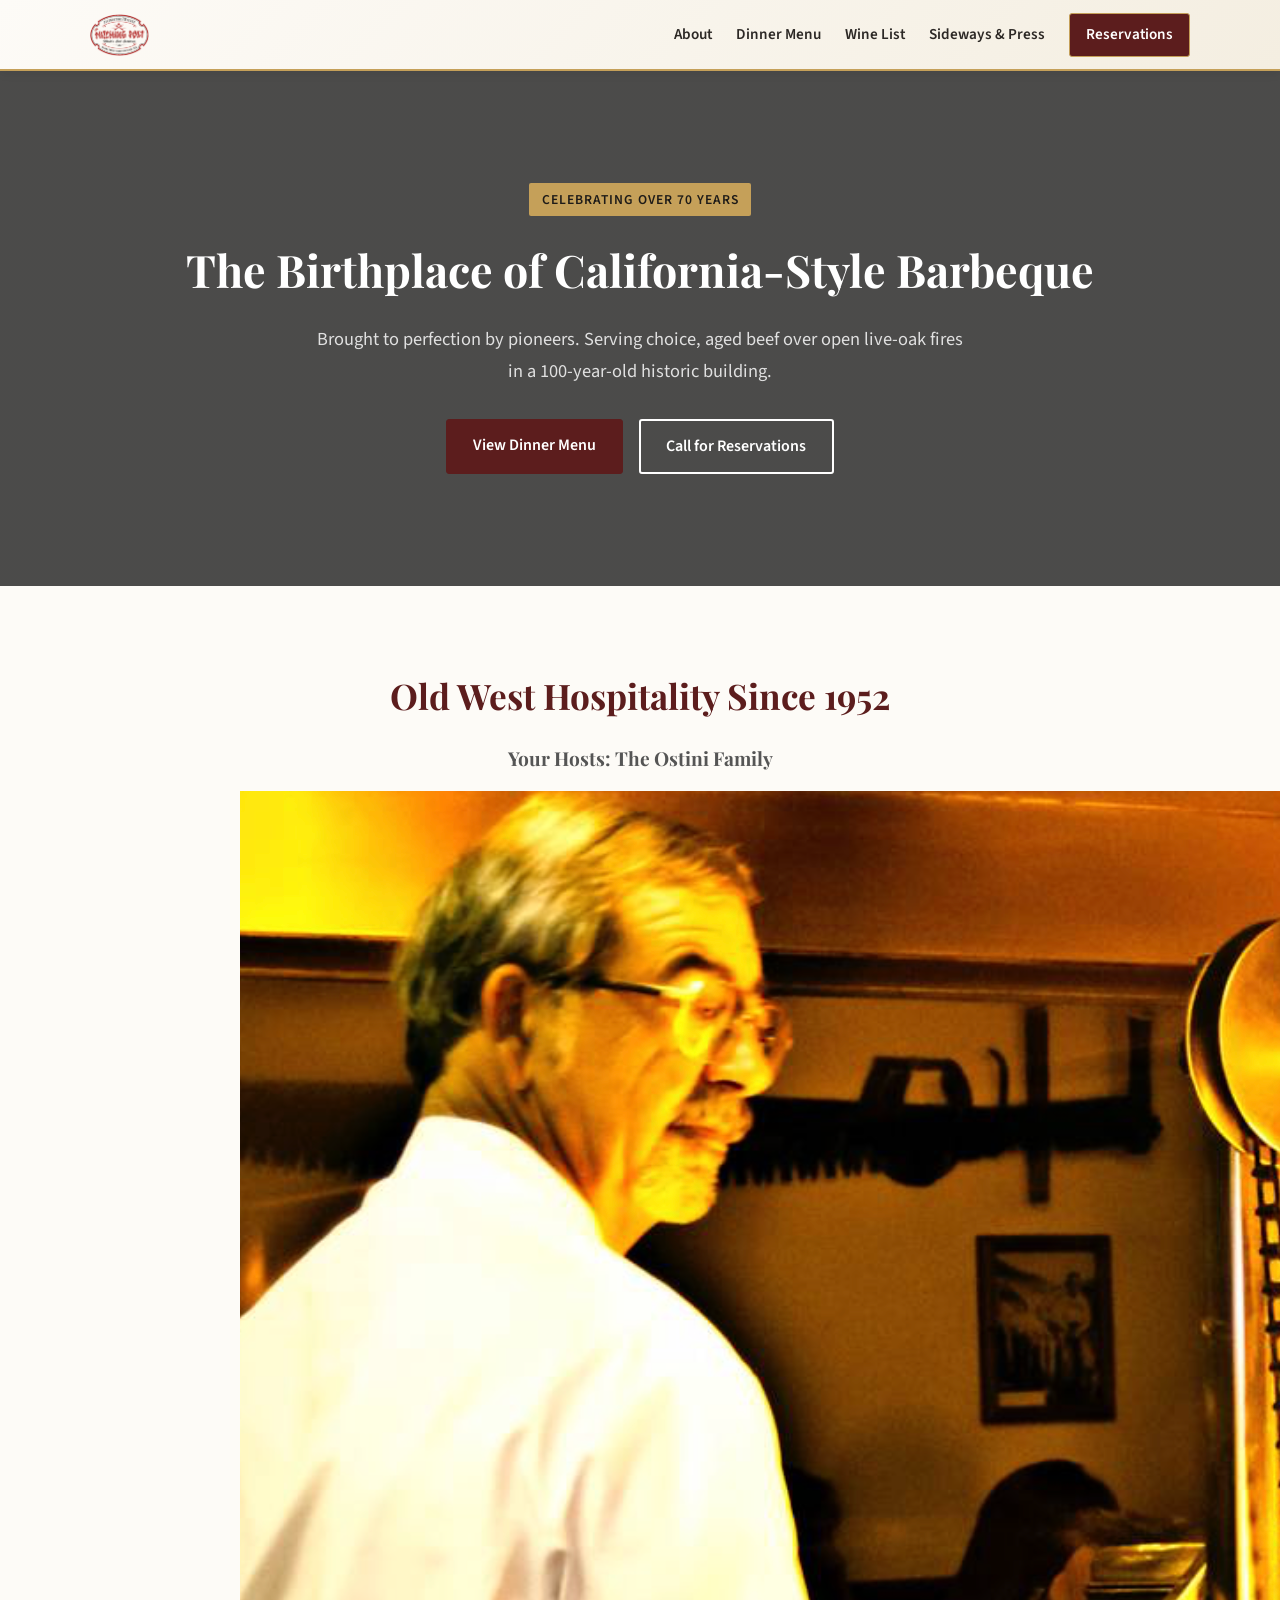
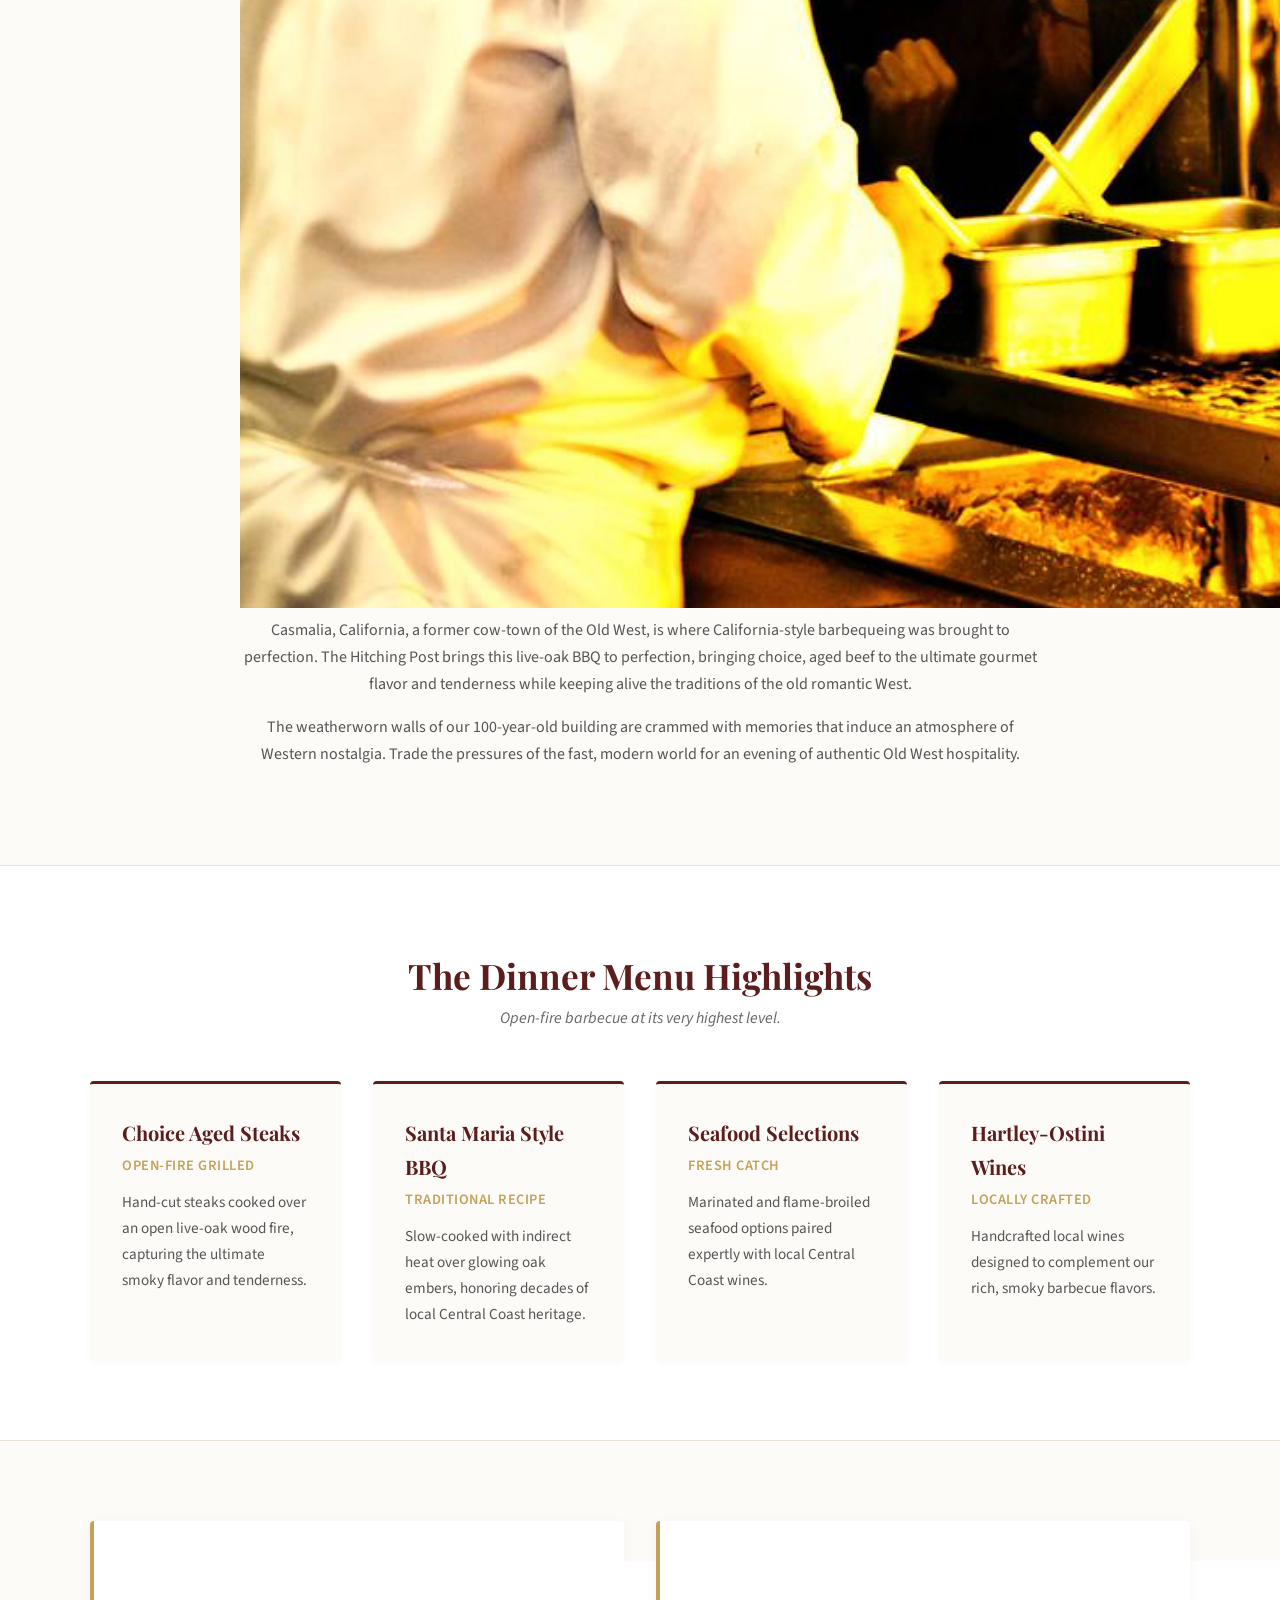
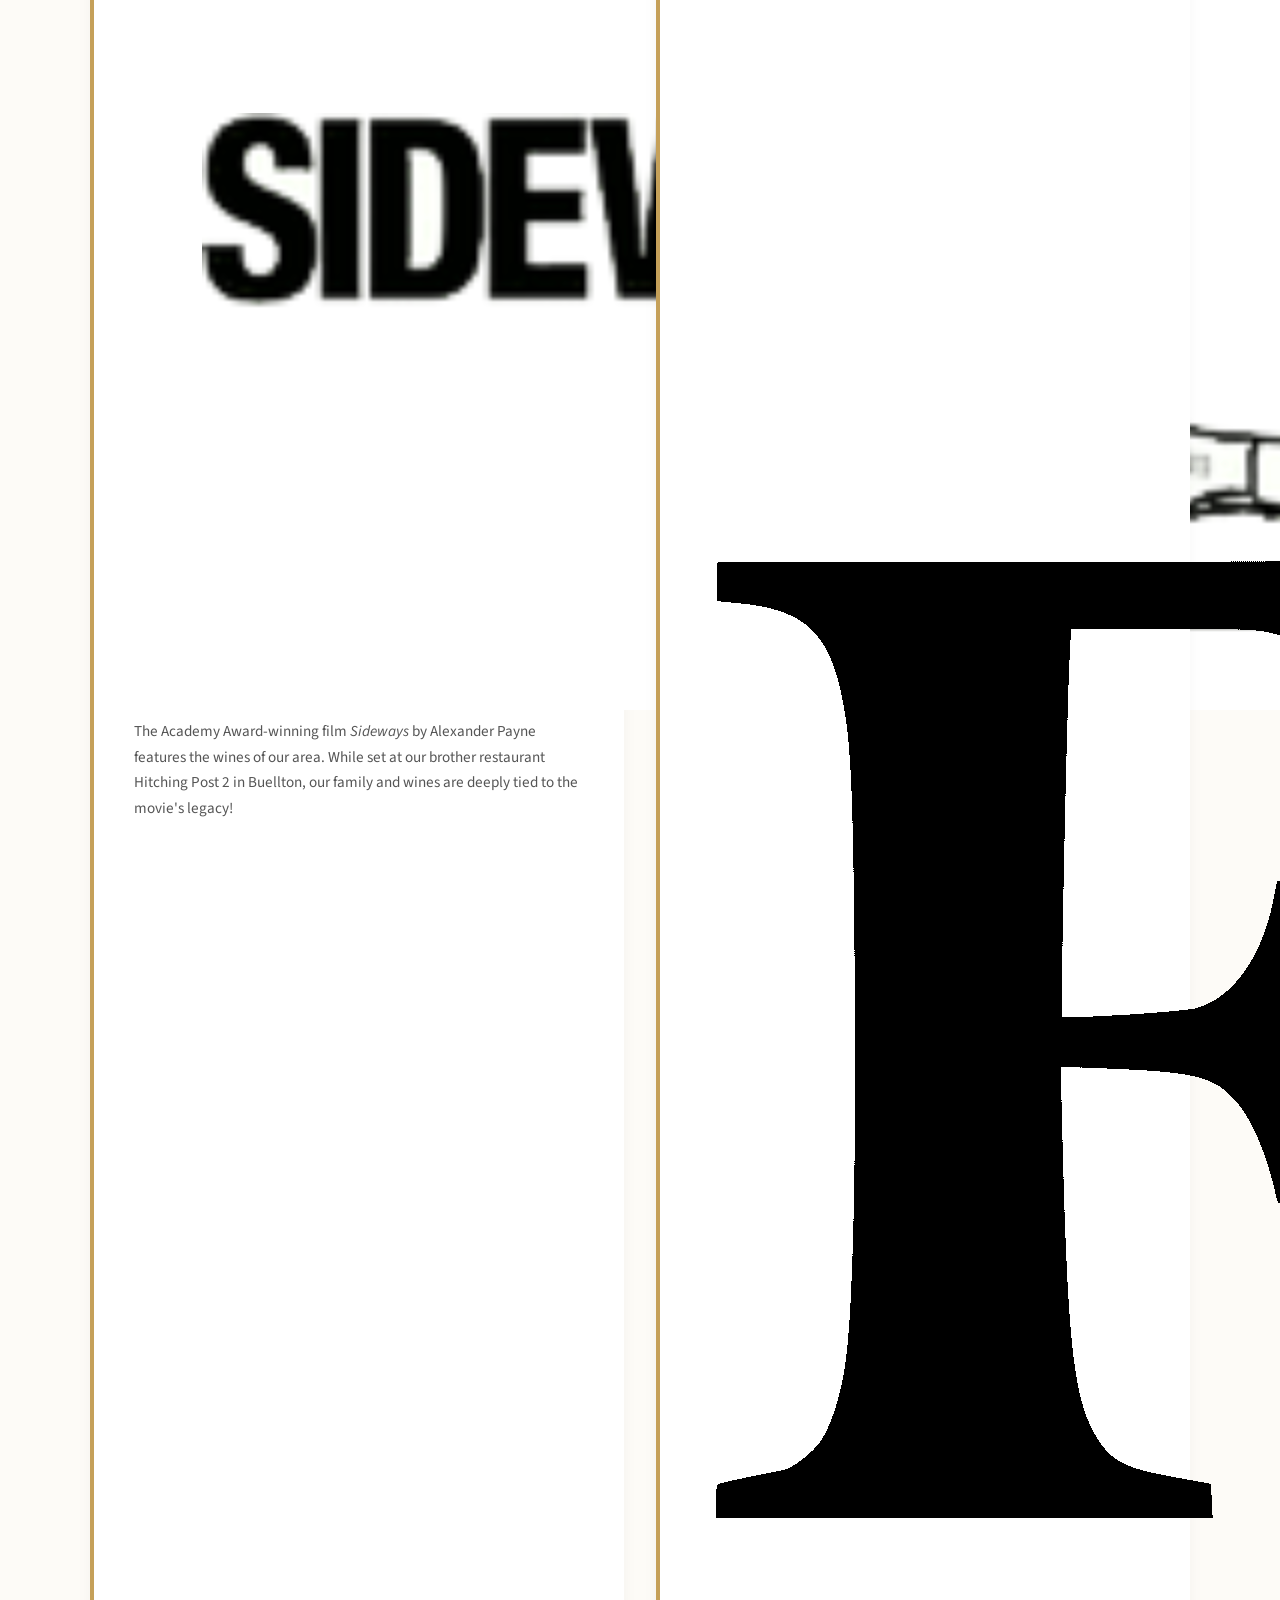
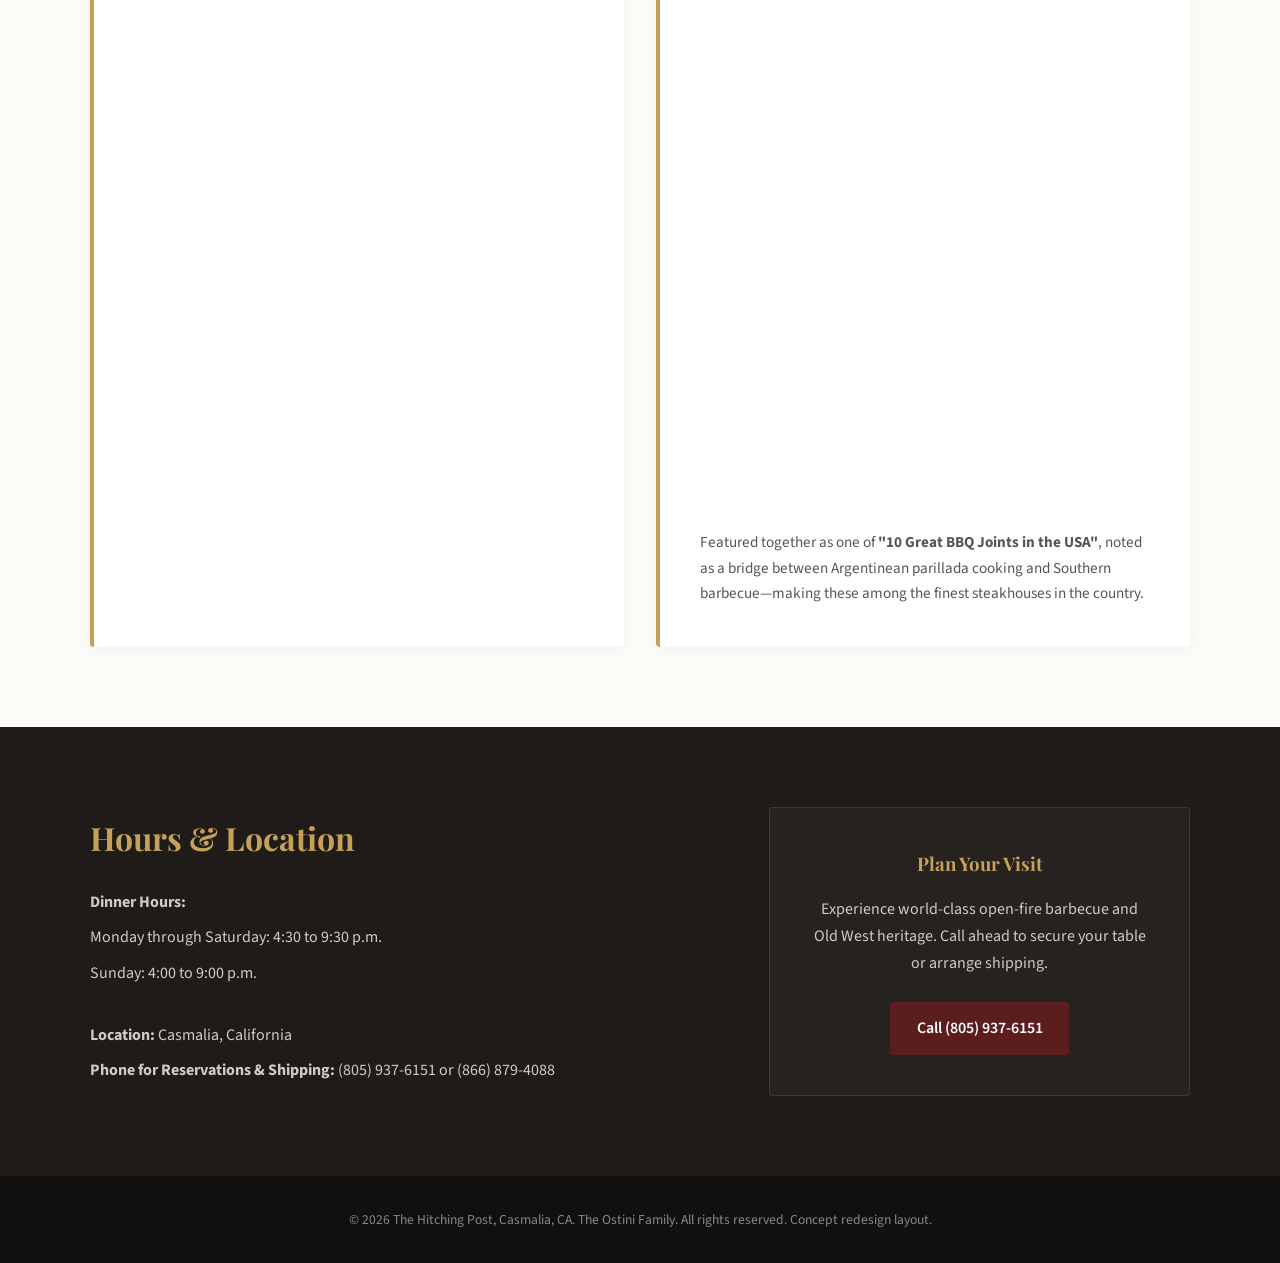
==== index.html @ 1ad98c3c "Add images to about and sideways sections Added images to the about and sideways sections for enhanc" ====
<!DOCTYPE html>
<html lang="en">
<head>
    <meta charset="UTF-8">
    <meta name="viewport" content="width=device-width, initial-scale=1.0">
    <title>The Hitching Post | Casmalia, California</title>
    <link rel="stylesheet" href="style.css">
    <link rel="preconnect" href="https://fonts.googleapis.com">
    <link rel="preconnect" href="https://fonts.gstatic.com" crossorigin>
    <link href="https://fonts.googleapis.com/css2?family=Playfair+Display:ital,wght@0,400;0,700;1,400&family=Source+Sans+Pro:wght@400;600&display=swap" rel="stylesheet">
</head>
<body>

    <!-- Header / Navigation -->
    <header class="site-header">
        <div class="container nav-container">
            <a href="#home" class="logo-link">
                <img src="logo.PNG" alt="The Hitching Post Logo" class="site-logo">
            </a>
            <nav class="nav-links">
                <a href="#about">About</a>
                <a href="#menu">Dinner Menu</a>
                <a href="#wines">Wine List</a>
                <a href="#sideways">Sideways & Press</a>
                <a href="#contact" class="btn-nav">Reservations</a>
            </nav>
        </div>
    </header>

    <!-- Hero Section -->
    <section id="home" class="hero">
        <div class="hero-overlay"></div>
        <div class="container hero-content">
            <span class="badge">Celebrating Over 70 Years</span>
            <h2>The Birthplace of California-Style Barbeque</h2>
            <p>Brought to perfection by pioneers. Serving choice, aged beef over open live-oak fires in a 100-year-old historic building.</p>
            <div class="hero-buttons">
                <a href="#menu" class="btn btn-primary">View Dinner Menu</a>
                <a href="#contact" class="btn btn-secondary">Call for Reservations</a>
            </div>
        </div>
    </section>

    <!-- About Section -->
    <section id="about" class="about-section container">
        <div class="about-content">
            <h2>Old West Hospitality Since 1952</h2>
            <p class="lead"><strong>Your Hosts: The Ostini Family</strong></p>
            <div class="content-image-container">
                <img src="history.PNG" alt="History of The Hitching Post" class="section-custom-img">
            </div>
            <p>Casmalia, California, a former cow-town of the Old West, is where California-style barbequeing was brought to perfection. The Hitching Post brings this live-oak BBQ to perfection, bringing choice, aged beef to the ultimate gourmet flavor and tenderness while keeping alive the traditions of the old romantic West.</p>
            <p>The weatherworn walls of our 100-year-old building are crammed with memories that induce an atmosphere of Western nostalgia. Trade the pressures of the fast, modern world for an evening of authentic Old West hospitality.</p>
        </div>
    </section>

    <!-- Menu Section -->
    <section id="menu" class="menu-section">
        <div class="container">
            <h2>The Dinner Menu Highlights</h2>
            <p class="section-sub">Open-fire barbecue at its very highest level.</p>
            
            <div class="menu-grid">
                <div class="menu-item">
                    <h4>Choice Aged Steaks</h4>
                    <p class="price">Open-Fire Grilled</p>
                    <p class="desc">Hand-cut steaks cooked over an open live-oak wood fire, capturing the ultimate smoky flavor and tenderness.</p>
                </div>
                <div class="menu-item">
                    <h4>Santa Maria Style BBQ</h4>
                    <p class="price">Traditional Recipe</p>
                    <p class="desc">Slow-cooked with indirect heat over glowing oak embers, honoring decades of local Central Coast heritage.</p>
                </div>
                <div class="menu-item">
                    <h4>Seafood Selections</h4>
                    <p class="price">Fresh Catch</p>
                    <p class="desc">Marinated and flame-broiled seafood options paired expertly with local Central Coast wines.</p>
                </div>
                <div class="menu-item">
                    <h4>Hartley-Ostini Wines</h4>
                    <p class="price">Locally Crafted</p>
                    <p class="desc">Handcrafted local wines designed to complement our rich, smoky barbecue flavors.</p>
                </div>
            </div>
        </div>
    </section>

    <!-- Sideways & Press Section -->
    <section id="sideways" class="sideways-section container">
        <div class="sideways-grid">
            <div class="sideways-card">
                <div class="card-img-container">
                    <img src="sideways.PNG" alt="Sideways Feature" class="section-custom-img">
                </div>
                <p>The Academy Award-winning film <em>Sideways</em> by Alexander Payne features the wines of our area. While set at our brother restaurant Hitching Post 2 in Buellton, our family and wines are deeply tied to the movie's legacy!</p>
            </div>
            <div class="sideways-card">
                <div class="card-img-container">
                    <img src="forbes.PNG" alt="Forbes Magazine Feature" class="section-custom-img">
                </div>
                <p>Featured together as one of <strong>"10 Great BBQ Joints in the USA"</strong>, noted as a bridge between Argentinean parillada cooking and Southern barbecue—making these among the finest steakhouses in the country.</p>
            </div>
        </div>
    </section>

    <!-- Contact & Hours Section -->
    <section id="contact" class="contact-section">
        <div class="container contact-grid">
            <div>
                <h2>Hours & Location</h2>
                <p><strong>Dinner Hours:</strong></p>
                <p>Monday through Saturday: 4:30 to 9:30 p.m.</p>
                <p>Sunday: 4:00 to 9:00 p.m.</p>
                <br>
                <p><strong>Location:</strong> Casmalia, California</p>
                <p><strong>Phone for Reservations & Shipping:</strong> (805) 937-6151 or (866) 879-4088</p>
            </div>
            <div class="contact-card-box">
                <h3>Plan Your Visit</h3>
                <p>Experience world-class open-fire barbecue and Old West heritage. Call ahead to secure your table or arrange shipping.</p>
                <a href="tel:8059376151" class="btn btn-primary">Call (805) 937-6151</a>
            </div>
        </div>
    </section>

    <!-- Footer -->
    <footer>
        <div class="container">
            <p>&copy; 2026 The Hitching Post, Casmalia, CA. The Ostini Family. All rights reserved. Concept redesign layout.</p>
        </div>
    </footer>

</body>
</html>
---- style.css ----
:root {
    --primary-color: #5c1d1d; 
    --secondary-color: #c5a059; 
    --dark-bg: #1e1b18;
    --light-bg: #fdfbf7;
    --text-main: #2c2825;
    --white: #ffffff;
}

* {
    margin: 0;
    padding: 0;
    box-sizing: border-box;
    scroll-behavior: smooth;
}

body {
    font-family: 'Source Sans Pro', sans-serif;
    color: var(--text-main);
    background-color: var(--light-bg);
    line-height: 1.7;
}

h1, h2, h3, h4 {
    font-family: 'Playfair Display', serif;
}

.container {
    width: 90%;
    max-width: 1100px;
    margin: 0 auto;
}

/* Header & Logo (Light background layer with NO borders) */
.site-header {
    background: linear-gradient(135deg, #fdfbf7 0%, #f4eee1 100%);
    color: var(--text-main);
    padding: 0.8rem 0;
    position: sticky;
    top: 0;
    z-index: 1000;
    border-bottom: 2px solid var(--secondary-color);
    box-shadow: 0 2px 10px rgba(0,0,0,0.08);
}

.nav-container {
    display: flex;
    justify-content: space-between;
    align-items: center;
}

.logo-link {
    display: inline-block;
    line-height: 0;
    background: transparent;
    padding: 0;
    border: none;
}

.site-logo {
    height: 42px;
    width: auto;
    object-fit: contain;
}

.nav-links {
    display: flex;
    gap: 1.5rem;
    align-items: center;
}

.nav-links a {
    color: var(--text-main);
    text-decoration: none;
    font-size: 0.95rem;
    font-weight: 600;
    transition: color 0.3s;
}

.nav-links a:hover {
    color: var(--primary-color);
}

.btn-nav {
    background-color: var(--primary-color);
    color: var(--white) !important;
    padding: 0.5rem 1rem;
    border-radius: 3px;
    border: 1px solid var(--secondary-color);
}

/* Hero Section */
.hero {
    position: relative;
    background: linear-gradient(rgba(0,0,0,0.7), rgba(0,0,0,0.7)), url('https://images.unsplash.com/photo-1544025162-d76694265947?auto=format&fit=crop&w=1920&q=80') no-repeat center center/cover;
    color: var(--white);
    padding: 7rem 0;
    text-align: center;
}

.badge {
    background-color: var(--secondary-color);
    color: var(--dark-bg);
    padding: 0.3rem 0.8rem;
    font-size: 0.85rem;
    font-weight: 600;
    text-transform: uppercase;
    letter-spacing: 1px;
    border-radius: 2px;
    display: inline-block;
    margin-bottom: 1rem;
}

.hero-content h2 {
    font-size: 2.8rem;
    margin-bottom: 1rem;
    color: var(--white);
}

.hero-content p {
    font-size: 1.15rem;
    max-width: 650px;
    margin: 0 auto 2rem auto;
    color: #e0e0e0;
}

.hero-buttons {
    display: flex;
    gap: 1rem;
    justify-content: center;
}

.btn {
    display: inline-block;
    padding: 0.75rem 1.6rem;
    text-decoration: none;
    font-weight: 600;
    border-radius: 3px;
    transition: all 0.3s;
}

.btn-primary {
    background-color: var(--primary-color);
    color: var(--white);
    border: 1px solid var(--primary-color);
}

.btn-primary:hover {
    background-color: #431313;
}

.btn-secondary {
    background-color: transparent;
    color: var(--white);
    border: 2px solid var(--white);
}

.btn-secondary:hover {
    background-color: var(--white);
    color: var(--text-main);
}

/* About Section */
.about-section {
    padding: 5rem 0;
    text-align: center;
}

.about-content {
    max-width: 800px;
    margin: 0 auto;
}

.about-section h2 {
    font-size: 2.2rem;
    color: var(--primary-color);
    margin-bottom: 1rem;
}

.lead {
    font-size: 1.2rem;
    color: var(--secondary-color);
    margin-bottom: 1.5rem;
    font-family: 'Playfair Display', serif;
}

.about-content p {
    margin-bottom: 1rem;
    color: #555;
}

/* Menu Section */
.menu-section {
    padding: 5rem 0;
    background-color: var(--white);
    border-top: 1px solid #eae3d5;
    border-bottom: 1px solid #eae3d5;
}

.menu-section h2 {
    text-align: center;
    font-size: 2.2rem;
    color: var(--primary-color);
}

.section-sub {
    text-align: center;
    margin-bottom: 3rem;
    color: #666;
    font-style: italic;
}

.menu-grid {
    display: grid;
    grid-template-columns: repeat(auto-fit, minmax(250px, 1fr));
    gap: 2rem;
}

.menu-item {
    background: var(--light-bg);
    padding: 2rem;
    border-radius: 4px;
    border-top: 3px solid var(--primary-color);
    box-shadow: 0 2px 8px rgba(0,0,0,0.03);
}

.menu-item h4 {
    font-size: 1.25rem;
    color: var(--primary-color);
}

.price {
    font-weight: 600;
    color: var(--secondary-color);
    font-size: 0.9rem;
    text-transform: uppercase;
    letter-spacing: 0.5px;
    margin: 0.25rem 0 0.75rem 0;
}

.desc {
    font-size: 0.95rem;
    color: #555;
}

/* Sideways Section */
.sideways-section {
    padding: 5rem 0;
}

.sideways-grid {
    display: grid;
    grid-template-columns: repeat(auto-fit, minmax(300px, 1fr));
    gap: 2rem;
}

.sideways-card {
    background: var(--white);
    padding: 2.5rem;
    border-radius: 4px;
    box-shadow: 0 4px 15px rgba(0,0,0,0.04);
    border-left: 4px solid var(--secondary-color);
}

.sideways-card h3 {
    color: var(--primary-color);
    margin-bottom: 1rem;
    font-size: 1.3rem;
}

.sideways-card p {
    color: #555;
    font-size: 0.95rem;
}

/* Contact Section */
.contact-section {
    background-color: var(--dark-bg);
    color: var(--white);
    padding: 5rem 0;
}

.contact-grid {
    display: grid;
    grid-template-columns: 1.2fr 0.8fr;
    gap: 3rem;
    align-items: center;
}

.contact-section h2 {
    color: var(--secondary-color);
    margin-bottom: 1.5rem;
    font-size: 2rem;
}

.contact-section p {
    margin-bottom: 0.5rem;
    color: #ccc;
}

.contact-card-box {
    background: rgba(255,255,255,0.03);
    padding: 2.5rem;
    border-radius: 4px;
    border: 1px solid rgba(255,255,255,0.1);
    text-align: center;
}

.contact-card-box h3 {
    margin-bottom: 1rem;
    color: var(--secondary-color);
}

.contact-card-box p {
    margin-bottom: 1.5rem;
}

/* Footer */
footer {
    background-color: #12100e;
    color: #888;
    text-align: center;
    padding: 2rem 0;
    font-size: 0.85rem;
}

@media(max-width: 768px) {
    .nav-links {
        display: none; 
    }
    .contact-grid {
        grid-template-columns: 1fr;
    }
    .hero-content h2 {
        font-size: 2.1rem;
    }
}
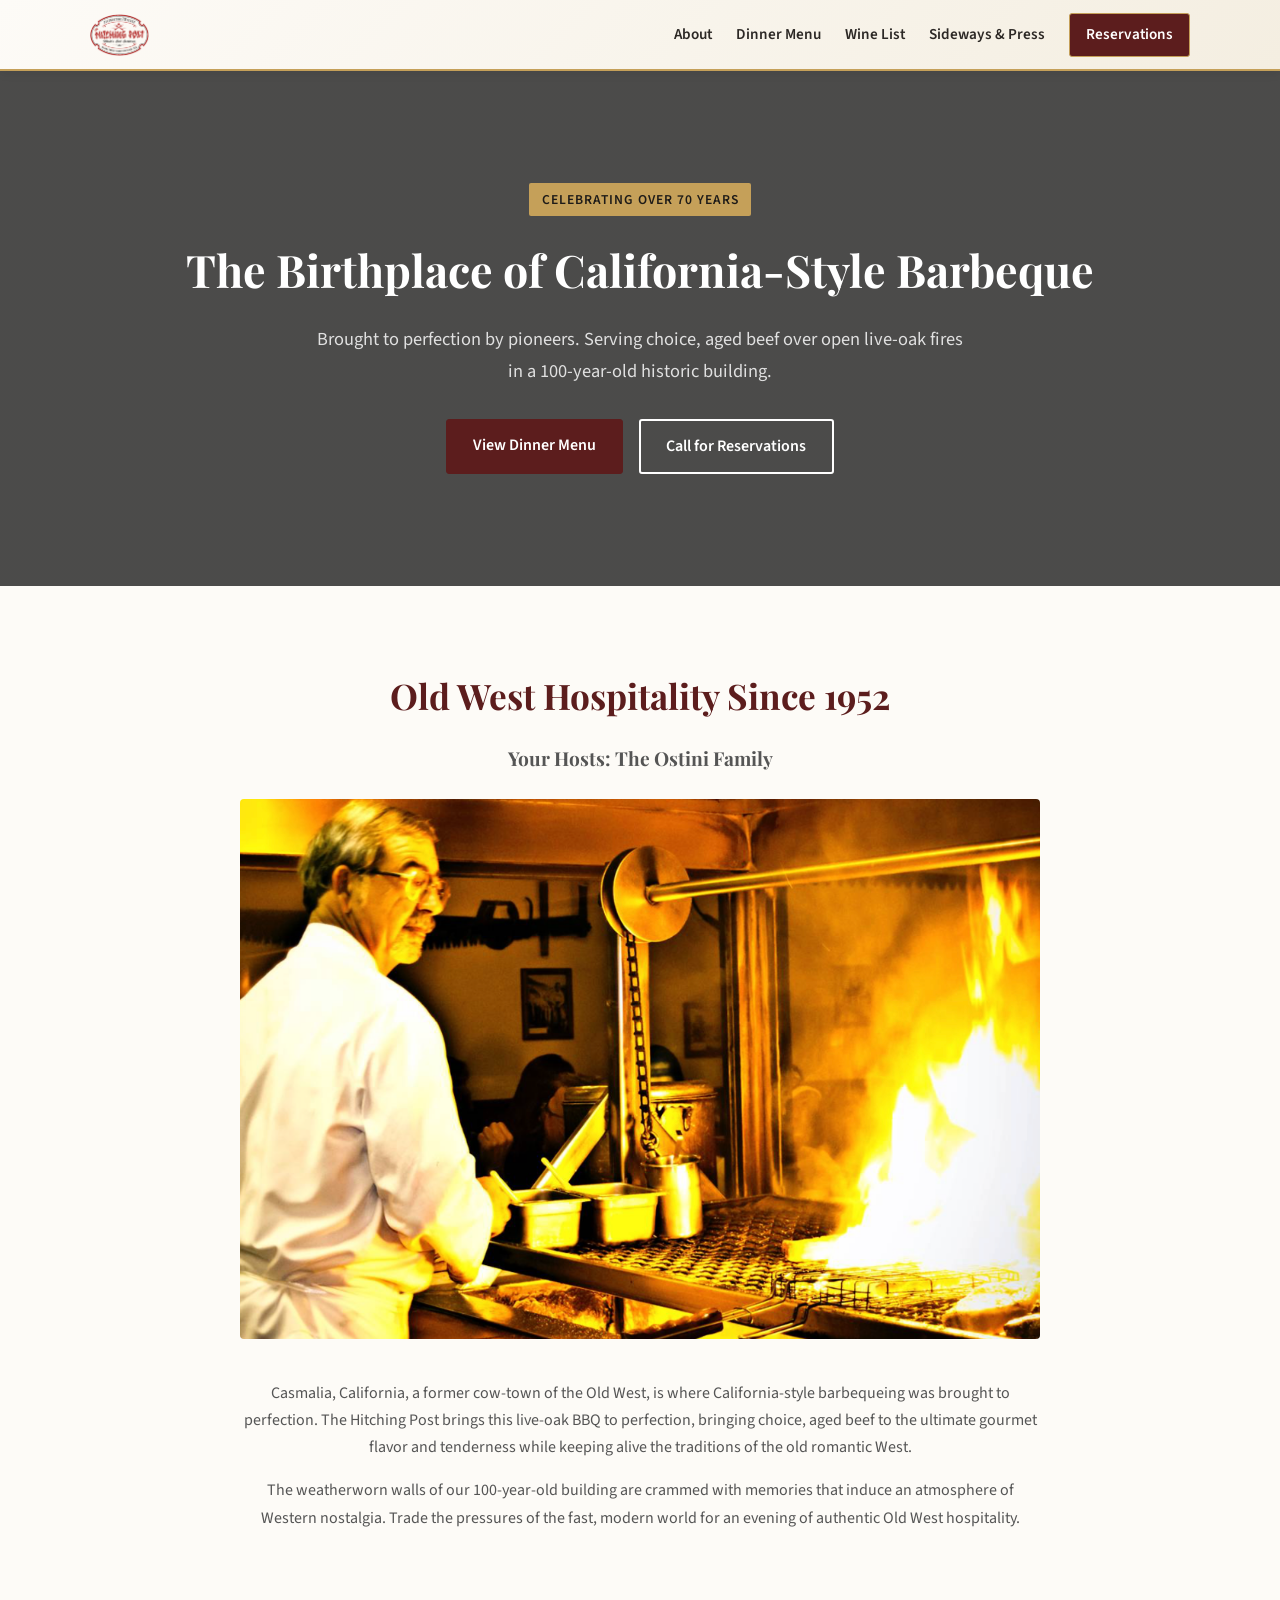
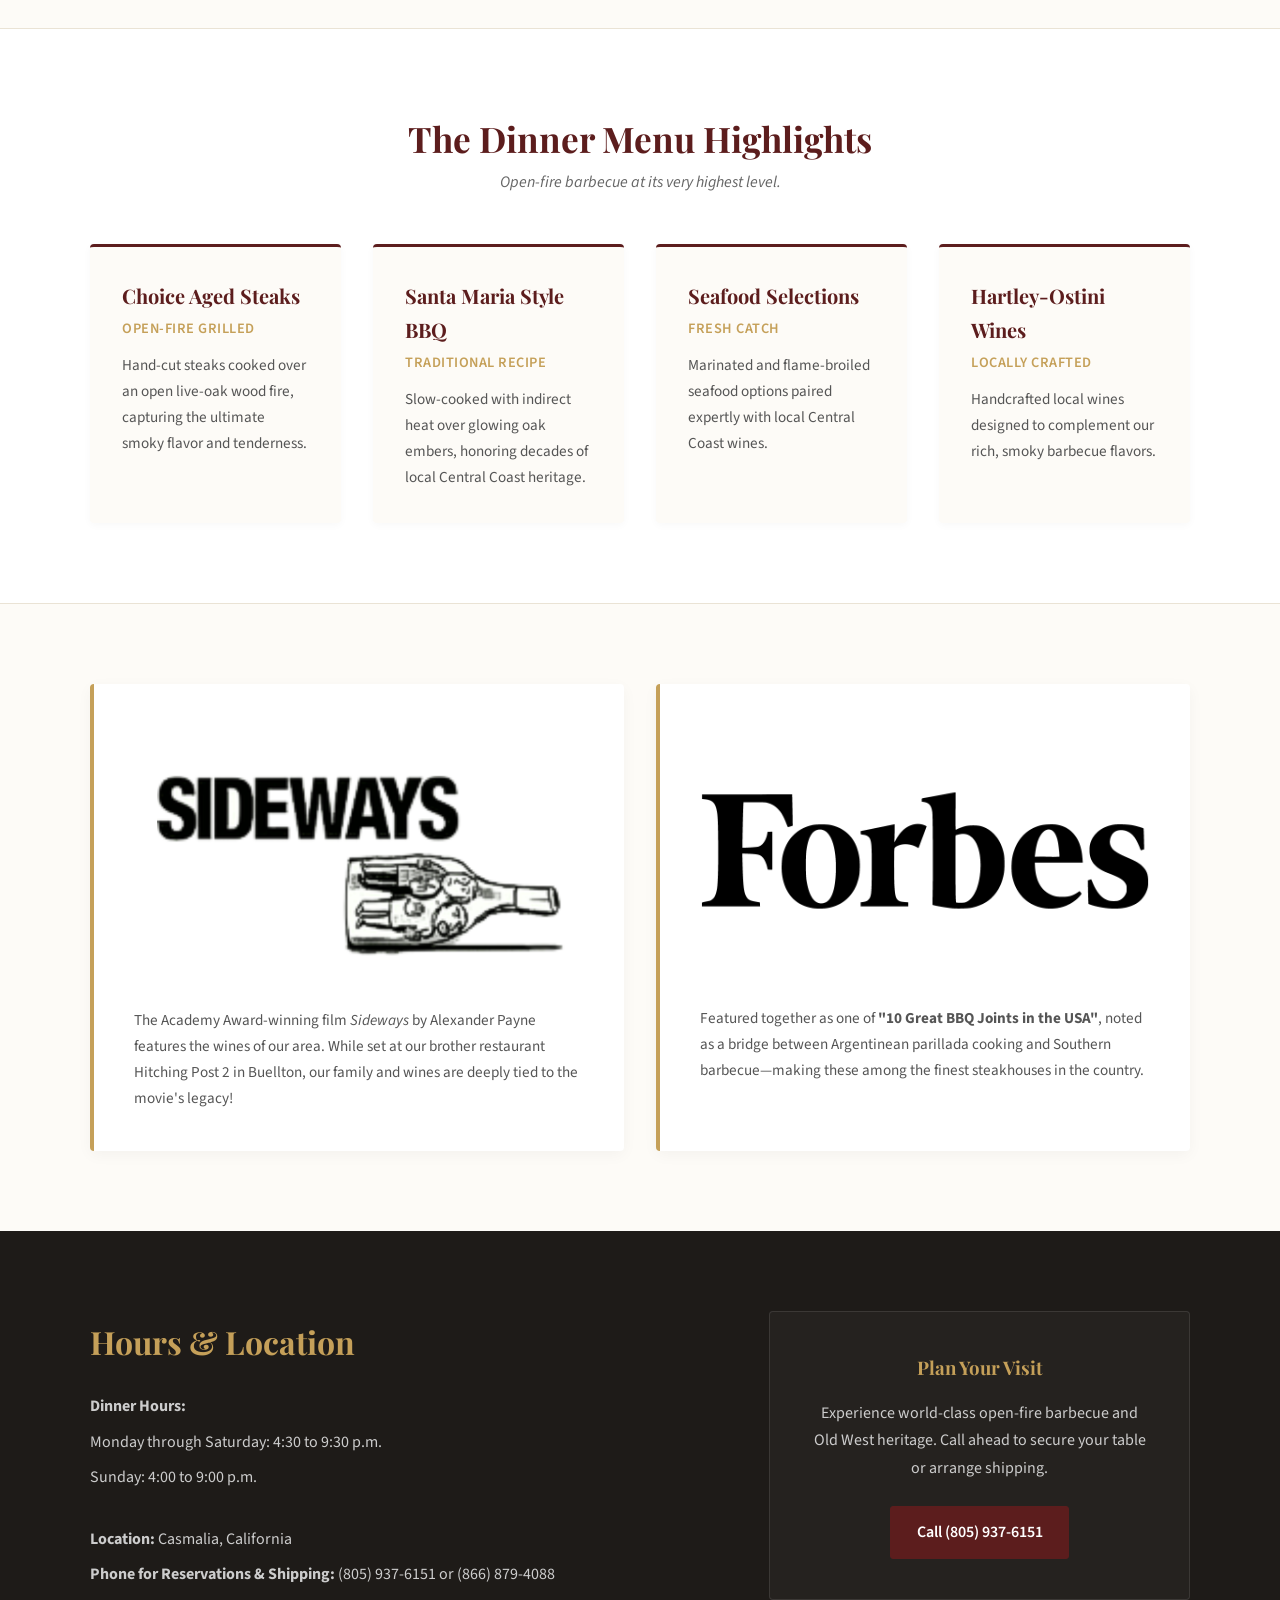
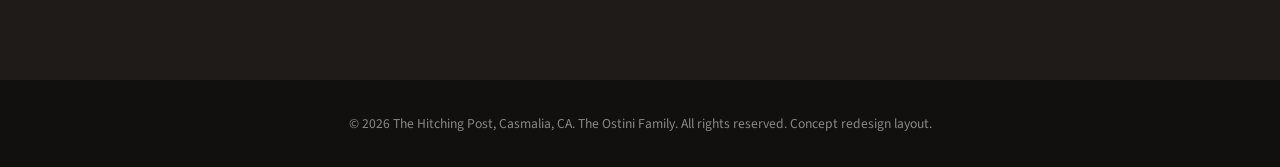
==== commit 53ed6cc4: "Add 'press-img' class to image elements" ====
--- a/index.html
+++ b/index.html
@@ -47,7 +47,7 @@
             <h2>Old West Hospitality Since 1952</h2>
             <p class="lead"><strong>Your Hosts: The Ostini Family</strong></p>
             <div class="content-image-container">
-                <img src="history.PNG" alt="History of The Hitching Post" class="section-custom-img">
+                <img src="history.PNG" alt="History of The Hitching Post" class="section-custom-img history-img">
             </div>
             <p>Casmalia, California, a former cow-town of the Old West, is where California-style barbequeing was brought to perfection. The Hitching Post brings this live-oak BBQ to perfection, bringing choice, aged beef to the ultimate gourmet flavor and tenderness while keeping alive the traditions of the old romantic West.</p>
             <p>The weatherworn walls of our 100-year-old building are crammed with memories that induce an atmosphere of Western nostalgia. Trade the pressures of the fast, modern world for an evening of authentic Old West hospitality.</p>
@@ -90,13 +90,13 @@
         <div class="sideways-grid">
             <div class="sideways-card">
                 <div class="card-img-container">
-                    <img src="sideways.PNG" alt="Sideways Feature" class="section-custom-img">
+                    <img src="sideways.PNG" alt="Sideways Feature" class="section-custom-img press-img">
                 </div>
                 <p>The Academy Award-winning film <em>Sideways</em> by Alexander Payne features the wines of our area. While set at our brother restaurant Hitching Post 2 in Buellton, our family and wines are deeply tied to the movie's legacy!</p>
             </div>
             <div class="sideways-card">
                 <div class="card-img-container">
-                    <img src="forbes.PNG" alt="Forbes Magazine Feature" class="section-custom-img">
+                    <img src="forbes.PNG" alt="Forbes Magazine Feature" class="section-custom-img press-img">
                 </div>
                 <p>Featured together as one of <strong>"10 Great BBQ Joints in the USA"</strong>, noted as a bridge between Argentinean parillada cooking and Southern barbecue—making these among the finest steakhouses in the country.</p>
             </div>
--- a/style.css
+++ b/style.css
@@ -31,7 +31,7 @@
     margin: 0 auto;
 }
 
-/* Header & Logo (Light background layer with NO borders) */
+/* Header & Logo */
 .site-header {
     background: linear-gradient(135deg, #fdfbf7 0%, #f4eee1 100%);
     color: var(--text-main);
@@ -160,7 +160,7 @@
     color: var(--text-main);
 }
 
-/* About Section */
+/* About Section & Custom Image Insert */
 .about-section {
     padding: 5rem 0;
     text-align: center;
@@ -182,6 +182,17 @@
     color: var(--secondary-color);
     margin-bottom: 1.5rem;
     font-family: 'Playfair Display', serif;
+}
+
+.content-image-container {
+    margin: 1.5rem 0 2rem 0;
+}
+
+.section-custom-img {
+    max-width: 100%;
+    height: auto;
+    border-radius: 4px;
+    object-fit: contain;
 }
 
 .about-content p {
@@ -243,7 +254,7 @@
     color: #555;
 }
 
-/* Sideways Section */
+/* Sideways & Press Section */
 .sideways-section {
     padding: 5rem 0;
 }
@@ -262,10 +273,8 @@
     border-left: 4px solid var(--secondary-color);
 }
 
-.sideways-card h3 {
-    color: var(--primary-color);
-    margin-bottom: 1rem;
-    font-size: 1.3rem;
+.card-img-container {
+    margin-bottom: 1.25rem;
 }
 
 .sideways-card p {
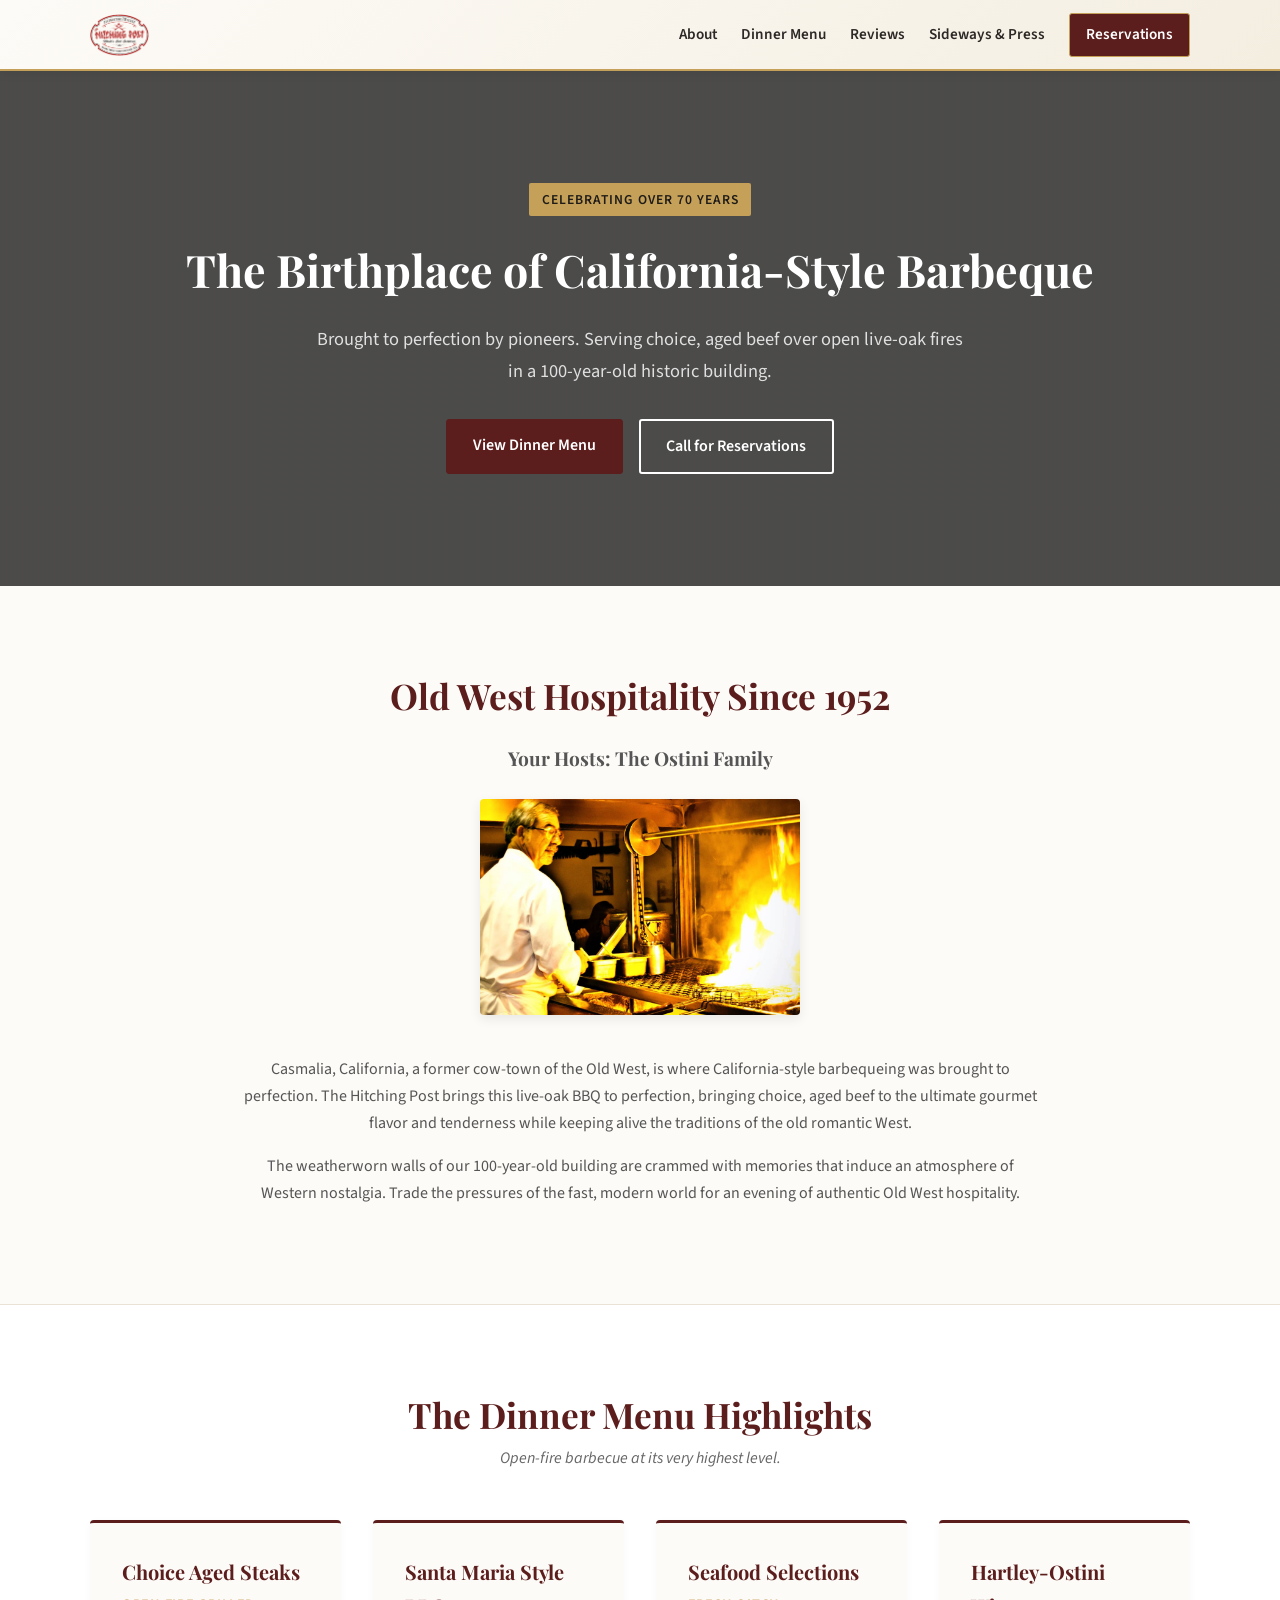
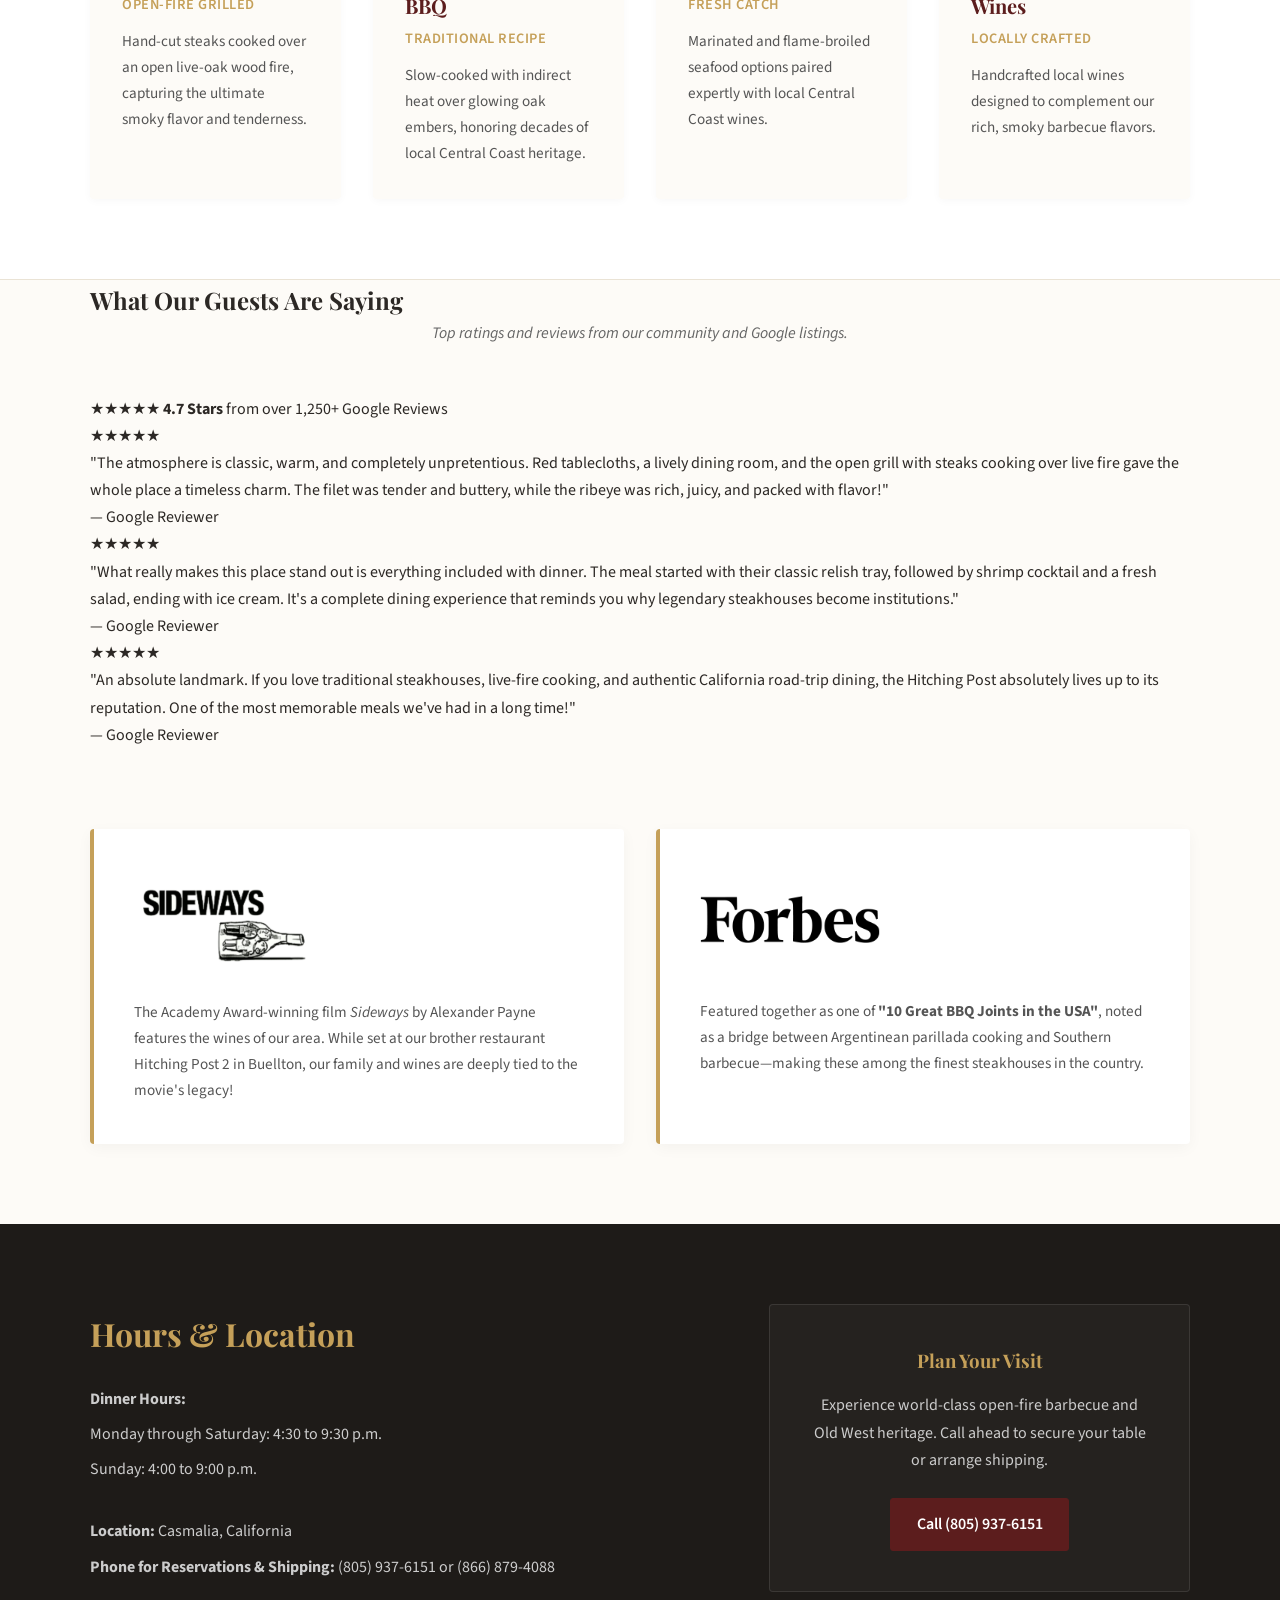
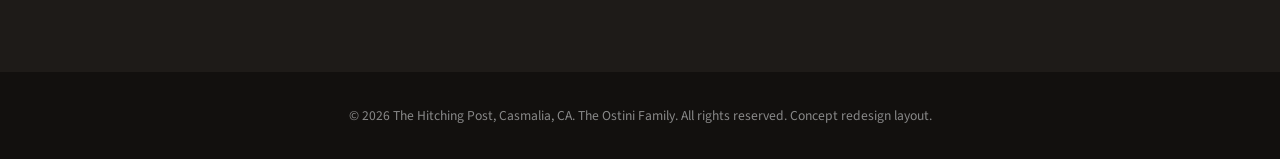
==== commit 5b49e765: "Update index.html" ====
--- a/index.html
+++ b/index.html
@@ -20,7 +20,7 @@
             <nav class="nav-links">
                 <a href="#about">About</a>
                 <a href="#menu">Dinner Menu</a>
-                <a href="#wines">Wine List</a>
+                <a href="#reviews">Reviews</a>
                 <a href="#sideways">Sideways & Press</a>
                 <a href="#contact" class="btn-nav">Reservations</a>
             </nav>
@@ -85,6 +85,38 @@
         </div>
     </section>
 
+    <!-- Google Reviews Section -->
+    <section id="reviews" class="reviews-section container">
+        <div class="reviews-header">
+            <h2>What Our Guests Are Saying</h2>
+            <p class="section-sub">Top ratings and reviews from our community and Google listings.</p>
+            <div class="google-rating-badge">
+                <span class="stars">★★★★★</span>
+                <span class="rating-text"><strong>4.7 Stars</strong> from over 1,250+ Google Reviews</span>
+            </div>
+        </div>
+
+        <div class="reviews-grid">
+            <div class="review-card">
+                <div class="review-stars">★★★★★</div>
+                <p class="review-text">"The atmosphere is classic, warm, and completely unpretentious. Red tablecloths, a lively dining room, and the open grill with steaks cooking over live fire gave the whole place a timeless charm. The filet was tender and buttery, while the ribeye was rich, juicy, and packed with flavor!"</p>
+                <p class="reviewer-name">— Google Reviewer</p>
+            </div>
+
+            <div class="review-card">
+                <div class="review-stars">★★★★★</div>
+                <p class="review-text">"What really makes this place stand out is everything included with dinner. The meal started with their classic relish tray, followed by shrimp cocktail and a fresh salad, ending with ice cream. It's a complete dining experience that reminds you why legendary steakhouses become institutions."</p>
+                <p class="reviewer-name">— Google Reviewer</p>
+            </div>
+
+            <div class="review-card">
+                <div class="review-stars">★★★★★</div>
+                <p class="review-text">"An absolute landmark. If you love traditional steakhouses, live-fire cooking, and authentic California road-trip dining, the Hitching Post absolutely lives up to its reputation. One of the most memorable meals we've had in a long time!"</p>
+                <p class="reviewer-name">— Google Reviewer</p>
+            </div>
+        </div>
+    </section>
+
     <!-- Sideways & Press Section -->
     <section id="sideways" class="sideways-section container">
         <div class="sideways-grid">
--- a/style.css
+++ b/style.css
@@ -160,7 +160,7 @@
     color: var(--text-main);
 }
 
-/* About Section & Custom Image Insert */
+/* About Section & Custom Balanced Image Sizes */
 .about-section {
     padding: 5rem 0;
     text-align: center;
@@ -188,11 +188,14 @@
     margin: 1.5rem 0 2rem 0;
 }
 
-.section-custom-img {
-    max-width: 100%;
+/* Balanced sizing for history image */
+.history-img {
+    max-width: 320px;
+    width: 100%;
     height: auto;
     border-radius: 4px;
     object-fit: contain;
+    box-shadow: 0 4px 12px rgba(0,0,0,0.08);
 }
 
 .about-content p {
@@ -275,6 +278,14 @@
 
 .card-img-container {
     margin-bottom: 1.25rem;
+}
+
+/* Balanced sizing for press/sideways images */
+.press-img {
+    max-width: 180px;
+    width: 100%;
+    height: auto;
+    object-fit: contain;
 }
 
 .sideways-card p {
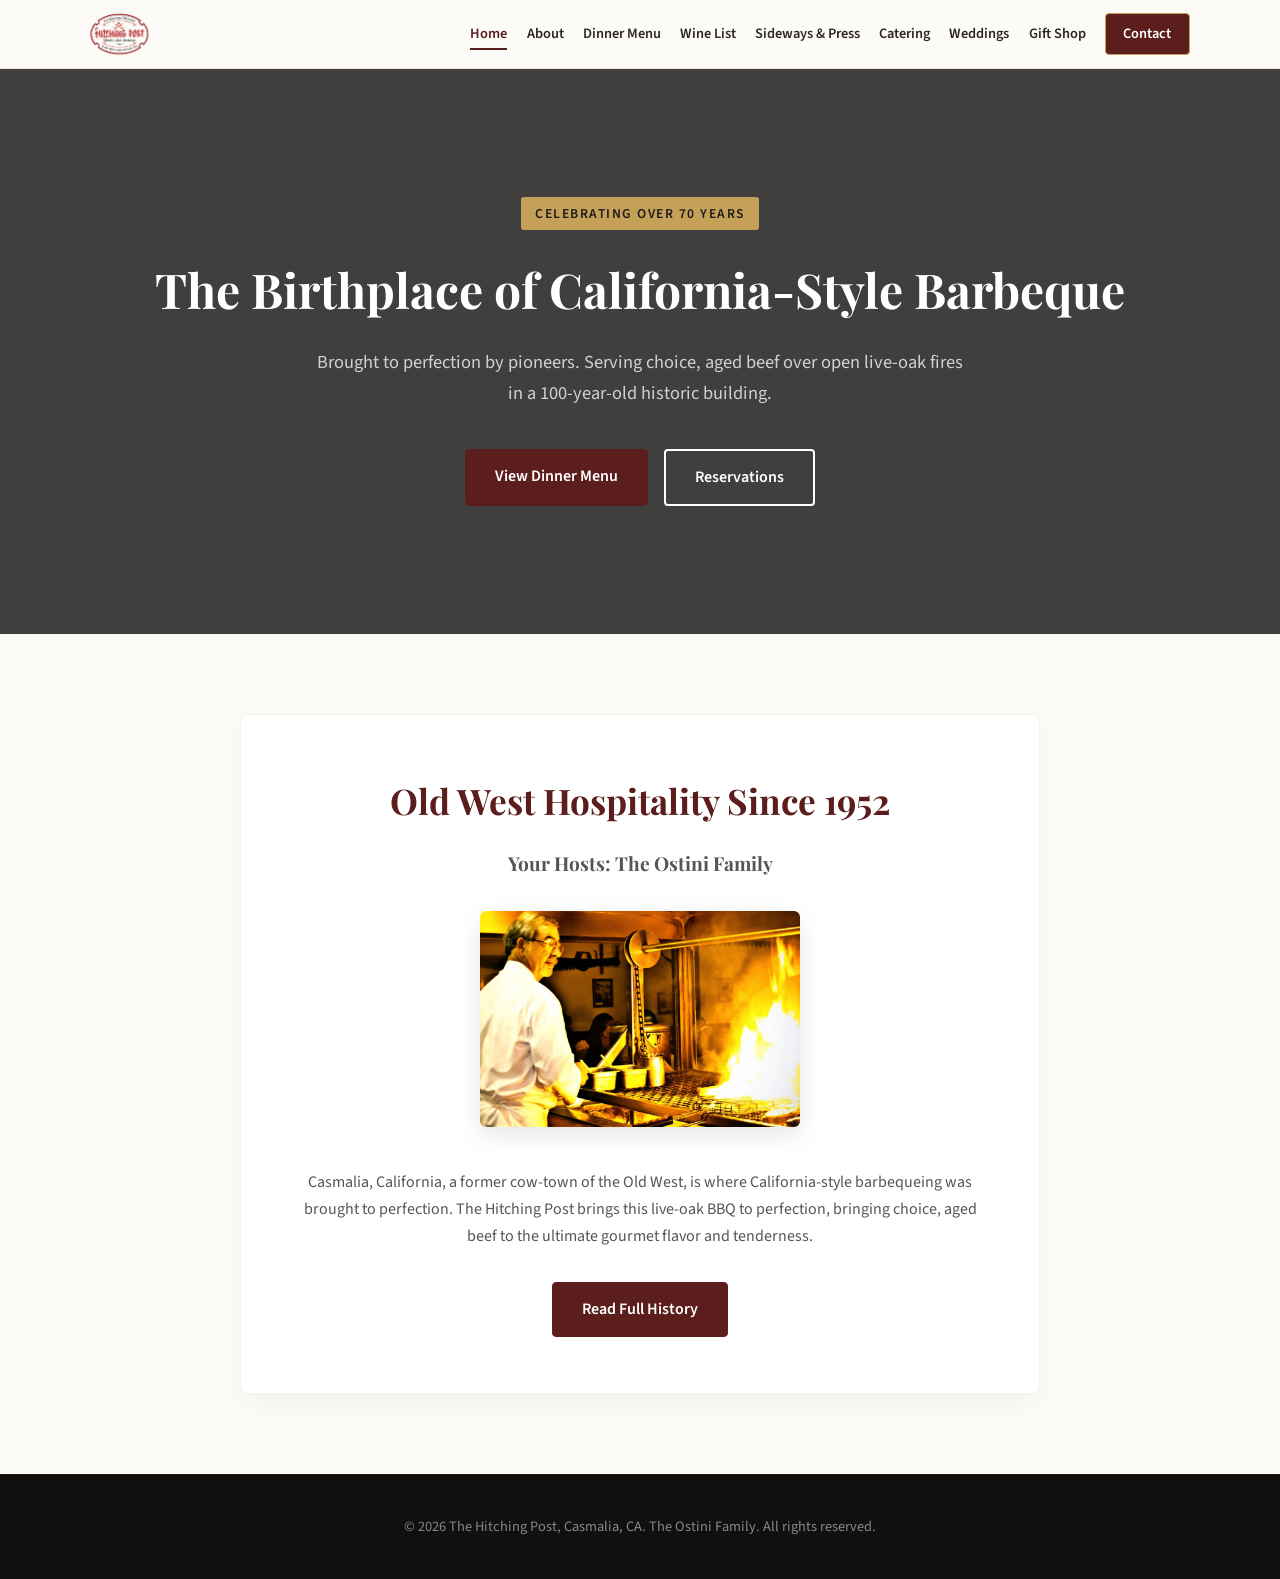
==== commit f0e8ed9b: "Refactor index.html for improved structure and links" ====
--- a/index.html
+++ b/index.html
@@ -11,156 +11,58 @@
 </head>
 <body>
 
-    <!-- Header / Navigation -->
     <header class="site-header">
         <div class="container nav-container">
-            <a href="#home" class="logo-link">
+            <a href="index.html" class="logo-link">
                 <img src="logo.PNG" alt="The Hitching Post Logo" class="site-logo">
             </a>
             <nav class="nav-links">
-                <a href="#about">About</a>
-                <a href="#menu">Dinner Menu</a>
-                <a href="#reviews">Reviews</a>
-                <a href="#sideways">Sideways & Press</a>
-                <a href="#contact" class="btn-nav">Reservations</a>
+                <a href="index.html" class="active">Home</a>
+                <a href="about.html">About</a>
+                <a href="menu.html">Dinner Menu</a>
+                <a href="wine.html">Wine List</a>
+                <a href="press.html">Sideways & Press</a>
+                <a href="catering.html">Catering</a>
+                <a href="weddings.html">Weddings</a>
+                <a href="shop.html">Gift Shop</a>
+                <a href="contact.html" class="btn-nav">Contact</a>
             </nav>
         </div>
     </header>
 
-    <!-- Hero Section -->
-    <section id="home" class="hero">
-        <div class="hero-overlay"></div>
-        <div class="container hero-content">
-            <span class="badge">Celebrating Over 70 Years</span>
-            <h2>The Birthplace of California-Style Barbeque</h2>
-            <p>Brought to perfection by pioneers. Serving choice, aged beef over open live-oak fires in a 100-year-old historic building.</p>
-            <div class="hero-buttons">
-                <a href="#menu" class="btn btn-primary">View Dinner Menu</a>
-                <a href="#contact" class="btn btn-secondary">Call for Reservations</a>
+    <section class="page-hero" style="padding: 8rem 0;">
+        <div class="container">
+            <span style="background-color: var(--secondary-color); color: var(--dark-bg); padding: 0.3rem 0.9rem; font-size: 0.85rem; font-weight: 600; text-transform: uppercase; letter-spacing: 1.5px; border-radius: 3px; display: inline-block; margin-bottom: 1.2rem;">Celebrating Over 70 Years</span>
+            <h2 style="font-size: 3rem; margin-bottom: 1rem;">The Birthplace of California-Style Barbeque</h2>
+            <p style="max-width: 650px; margin: 0 auto 2.5rem auto; color: #d1d1d1;">Brought to perfection by pioneers. Serving choice, aged beef over open live-oak fires in a 100-year-old historic building.</p>
+            <div style="display: flex; gap: 1rem; justify-content: center;">
+                <a href="menu.html" class="btn btn-primary">View Dinner Menu</a>
+                <a href="contact.html" class="btn btn-secondary">Reservations</a>
             </div>
         </div>
     </section>
 
-    <!-- About Section -->
-    <section id="about" class="about-section container">
-        <div class="about-content">
+    <section class="content-section container">
+        <div class="content-box" style="text-align: center;">
             <h2>Old West Hospitality Since 1952</h2>
             <p class="lead"><strong>Your Hosts: The Ostini Family</strong></p>
             <div class="content-image-container">
-                <img src="history.PNG" alt="History of The Hitching Post" class="section-custom-img history-img">
+                <img src="history.PNG" alt="History of The Hitching Post" class="history-img">
             </div>
-            <p>Casmalia, California, a former cow-town of the Old West, is where California-style barbequeing was brought to perfection. The Hitching Post brings this live-oak BBQ to perfection, bringing choice, aged beef to the ultimate gourmet flavor and tenderness while keeping alive the traditions of the old romantic West.</p>
-            <p>The weatherworn walls of our 100-year-old building are crammed with memories that induce an atmosphere of Western nostalgia. Trade the pressures of the fast, modern world for an evening of authentic Old West hospitality.</p>
-        </div>
-    </section>
-
-    <!-- Menu Section -->
-    <section id="menu" class="menu-section">
-        <div class="container">
-            <h2>The Dinner Menu Highlights</h2>
-            <p class="section-sub">Open-fire barbecue at its very highest level.</p>
-            
-            <div class="menu-grid">
-                <div class="menu-item">
-                    <h4>Choice Aged Steaks</h4>
-                    <p class="price">Open-Fire Grilled</p>
-                    <p class="desc">Hand-cut steaks cooked over an open live-oak wood fire, capturing the ultimate smoky flavor and tenderness.</p>
-                </div>
-                <div class="menu-item">
-                    <h4>Santa Maria Style BBQ</h4>
-                    <p class="price">Traditional Recipe</p>
-                    <p class="desc">Slow-cooked with indirect heat over glowing oak embers, honoring decades of local Central Coast heritage.</p>
-                </div>
-                <div class="menu-item">
-                    <h4>Seafood Selections</h4>
-                    <p class="price">Fresh Catch</p>
-                    <p class="desc">Marinated and flame-broiled seafood options paired expertly with local Central Coast wines.</p>
-                </div>
-                <div class="menu-item">
-                    <h4>Hartley-Ostini Wines</h4>
-                    <p class="price">Locally Crafted</p>
-                    <p class="desc">Handcrafted local wines designed to complement our rich, smoky barbecue flavors.</p>
-                </div>
+            <p>Casmalia, California, a former cow-town of the Old West, is where California-style barbequeing was brought to perfection. The Hitching Post brings this live-oak BBQ to perfection, bringing choice, aged beef to the ultimate gourmet flavor and tenderness.</p>
+            <div style="margin-top: 2rem;">
+                <a href="about.html" class="btn btn-primary">Read Full History</a>
             </div>
         </div>
     </section>
 
-    <!-- Google Reviews Section -->
-    <section id="reviews" class="reviews-section container">
-        <div class="reviews-header">
-            <h2>What Our Guests Are Saying</h2>
-            <p class="section-sub">Top ratings and reviews from our community and Google listings.</p>
-            <div class="google-rating-badge">
-                <span class="stars">★★★★★</span>
-                <span class="rating-text"><strong>4.7 Stars</strong> from over 1,250+ Google Reviews</span>
-            </div>
-        </div>
-
-        <div class="reviews-grid">
-            <div class="review-card">
-                <div class="review-stars">★★★★★</div>
-                <p class="review-text">"The atmosphere is classic, warm, and completely unpretentious. Red tablecloths, a lively dining room, and the open grill with steaks cooking over live fire gave the whole place a timeless charm. The filet was tender and buttery, while the ribeye was rich, juicy, and packed with flavor!"</p>
-                <p class="reviewer-name">— Google Reviewer</p>
-            </div>
-
-            <div class="review-card">
-                <div class="review-stars">★★★★★</div>
-                <p class="review-text">"What really makes this place stand out is everything included with dinner. The meal started with their classic relish tray, followed by shrimp cocktail and a fresh salad, ending with ice cream. It's a complete dining experience that reminds you why legendary steakhouses become institutions."</p>
-                <p class="reviewer-name">— Google Reviewer</p>
-            </div>
-
-            <div class="review-card">
-                <div class="review-stars">★★★★★</div>
-                <p class="review-text">"An absolute landmark. If you love traditional steakhouses, live-fire cooking, and authentic California road-trip dining, the Hitching Post absolutely lives up to its reputation. One of the most memorable meals we've had in a long time!"</p>
-                <p class="reviewer-name">— Google Reviewer</p>
-            </div>
-        </div>
-    </section>
-
-    <!-- Sideways & Press Section -->
-    <section id="sideways" class="sideways-section container">
-        <div class="sideways-grid">
-            <div class="sideways-card">
-                <div class="card-img-container">
-                    <img src="sideways.PNG" alt="Sideways Feature" class="section-custom-img press-img">
-                </div>
-                <p>The Academy Award-winning film <em>Sideways</em> by Alexander Payne features the wines of our area. While set at our brother restaurant Hitching Post 2 in Buellton, our family and wines are deeply tied to the movie's legacy!</p>
-            </div>
-            <div class="sideways-card">
-                <div class="card-img-container">
-                    <img src="forbes.PNG" alt="Forbes Magazine Feature" class="section-custom-img press-img">
-                </div>
-                <p>Featured together as one of <strong>"10 Great BBQ Joints in the USA"</strong>, noted as a bridge between Argentinean parillada cooking and Southern barbecue—making these among the finest steakhouses in the country.</p>
-            </div>
-        </div>
-    </section>
-
-    <!-- Contact & Hours Section -->
-    <section id="contact" class="contact-section">
-        <div class="container contact-grid">
-            <div>
-                <h2>Hours & Location</h2>
-                <p><strong>Dinner Hours:</strong></p>
-                <p>Monday through Saturday: 4:30 to 9:30 p.m.</p>
-                <p>Sunday: 4:00 to 9:00 p.m.</p>
-                <br>
-                <p><strong>Location:</strong> Casmalia, California</p>
-                <p><strong>Phone for Reservations & Shipping:</strong> (805) 937-6151 or (866) 879-4088</p>
-            </div>
-            <div class="contact-card-box">
-                <h3>Plan Your Visit</h3>
-                <p>Experience world-class open-fire barbecue and Old West heritage. Call ahead to secure your table or arrange shipping.</p>
-                <a href="tel:8059376151" class="btn btn-primary">Call (805) 937-6151</a>
-            </div>
-        </div>
-    </section>
-
-    <!-- Footer -->
     <footer>
         <div class="container">
-            <p>&copy; 2026 The Hitching Post, Casmalia, CA. The Ostini Family. All rights reserved. Concept redesign layout.</p>
+            <p>&copy; 2026 The Hitching Post, Casmalia, CA. The Ostini Family. All rights reserved.</p>
         </div>
     </footer>
 
+    <!-- JavaScript for Smooth Animations -->
+    <script src="main.js" defer></script>
 </body>
 </html>
--- a/style.css
+++ b/style.css
@@ -5,12 +5,16 @@
     --light-bg: #fdfbf7;
     --text-main: #2c2825;
     --white: #ffffff;
+    --transition: all 0.4s cubic-bezier(0.16, 1, 0.3, 1);
 }
 
 * {
     margin: 0;
     padding: 0;
     box-sizing: border-box;
+}
+
+html {
     scroll-behavior: smooth;
 }
 
@@ -19,6 +23,7 @@
     color: var(--text-main);
     background-color: var(--light-bg);
     line-height: 1.7;
+    overflow-x: hidden;
 }
 
 h1, h2, h3, h4 {
@@ -31,16 +36,18 @@
     margin: 0 auto;
 }
 
-/* Header & Logo */
+/* Modern Sticky Glassmorphism Header */
 .site-header {
-    background: linear-gradient(135deg, #fdfbf7 0%, #f4eee1 100%);
+    background: rgba(253, 251, 247, 0.85);
+    backdrop-filter: blur(12px);
+    -webkit-backdrop-filter: blur(12px);
     color: var(--text-main);
     padding: 0.8rem 0;
     position: sticky;
     top: 0;
     z-index: 1000;
-    border-bottom: 2px solid var(--secondary-color);
-    box-shadow: 0 2px 10px rgba(0,0,0,0.08);
+    border-bottom: 1px solid rgba(197, 160, 89, 0.2);
+    transition: var(--transition);
 }
 
 .nav-container {
@@ -55,6 +62,11 @@
     background: transparent;
     padding: 0;
     border: none;
+    transition: transform 0.3s ease;
+}
+
+.logo-link:hover {
+    transform: scale(1.03);
 }
 
 .site-logo {
@@ -65,115 +77,115 @@
 
 .nav-links {
     display: flex;
-    gap: 1.5rem;
+    gap: 1.2rem;
     align-items: center;
 }
 
 .nav-links a {
     color: var(--text-main);
     text-decoration: none;
-    font-size: 0.95rem;
+    font-size: 0.9rem;
     font-weight: 600;
-    transition: color 0.3s;
-}
-
-.nav-links a:hover {
+    position: relative;
+    transition: color 0.3s ease;
+}
+
+.nav-links a::after {
+    content: '';
+    position: absolute;
+    width: 0;
+    height: 2px;
+    bottom: -4px;
+    left: 0;
+    background-color: var(--primary-color);
+    transition: width 0.3s ease;
+}
+
+.nav-links a:hover::after, .nav-links a.active::after {
+    width: 100%;
+}
+
+.nav-links a:hover, .nav-links a.active {
     color: var(--primary-color);
 }
 
 .btn-nav {
-    background-color: var(--primary-color);
+    background-color: var(--primary-color) !important;
     color: var(--white) !important;
-    padding: 0.5rem 1rem;
-    border-radius: 3px;
+    padding: 0.5rem 1.1rem;
+    border-radius: 4px;
     border: 1px solid var(--secondary-color);
-}
-
-/* Hero Section */
-.hero {
-    position: relative;
-    background: linear-gradient(rgba(0,0,0,0.7), rgba(0,0,0,0.7)), url('https://images.unsplash.com/photo-1544025162-d76694265947?auto=format&fit=crop&w=1920&q=80') no-repeat center center/cover;
-    color: var(--white);
-    padding: 7rem 0;
-    text-align: center;
-}
-
-.badge {
-    background-color: var(--secondary-color);
-    color: var(--dark-bg);
-    padding: 0.3rem 0.8rem;
-    font-size: 0.85rem;
-    font-weight: 600;
-    text-transform: uppercase;
-    letter-spacing: 1px;
-    border-radius: 2px;
-    display: inline-block;
-    margin-bottom: 1rem;
-}
-
-.hero-content h2 {
-    font-size: 2.8rem;
-    margin-bottom: 1rem;
-    color: var(--white);
-}
-
-.hero-content p {
-    font-size: 1.15rem;
-    max-width: 650px;
-    margin: 0 auto 2rem auto;
-    color: #e0e0e0;
-}
-
-.hero-buttons {
-    display: flex;
-    gap: 1rem;
-    justify-content: center;
-}
-
-.btn {
-    display: inline-block;
-    padding: 0.75rem 1.6rem;
-    text-decoration: none;
-    font-weight: 600;
-    border-radius: 3px;
-    transition: all 0.3s;
-}
-
-.btn-primary {
-    background-color: var(--primary-color);
-    color: var(--white);
-    border: 1px solid var(--primary-color);
-}
-
-.btn-primary:hover {
-    background-color: #431313;
-}
-
-.btn-secondary {
-    background-color: transparent;
-    color: var(--white);
-    border: 2px solid var(--white);
-}
-
-.btn-secondary:hover {
-    background-color: var(--white);
-    color: var(--text-main);
-}
-
-/* About Section & Custom Balanced Image Sizes */
-.about-section {
+    transition: var(--transition);
+}
+
+.btn-nav::after {
+    display: none;
+}
+
+.btn-nav:hover {
+    background-color: #431313 !important;
+    transform: translateY(-2px);
+    box-shadow: 0 4px 12px rgba(92, 29, 29, 0.25);
+}
+
+/* Page Hero Animations */
+.page-hero {
+    background: linear-gradient(rgba(0,0,0,0.75), rgba(0,0,0,0.75)), url('https://images.unsplash.com/photo-1544025162-d76694265947?auto=format&fit=crop&w=1920&q=80') no-repeat center center/cover;
+    color: var(--white);
     padding: 5rem 0;
     text-align: center;
-}
-
-.about-content {
+    position: relative;
+    overflow: hidden;
+}
+
+.page-hero h2 {
+    font-size: 2.8rem;
+    margin-bottom: 0.5rem;
+    color: var(--white);
+    animation: fadeInUp 0.8s ease forwards;
+}
+
+.page-hero p {
+    color: #d1d1d1;
+    font-size: 1.15rem;
+    animation: fadeInUp 1s ease forwards;
+}
+
+/* Scroll Fade-In Animation Classes */
+.reveal {
+    opacity: 0;
+    transform: translateY(30px);
+    transition: opacity 0.8s cubic-bezier(0.16, 1, 0.3, 1), transform 0.8s cubic-bezier(0.16, 1, 0.3, 1);
+}
+
+.reveal.active {
+    opacity: 1;
+    transform: translateY(0);
+}
+
+/* Content Sections & Cards UX */
+.content-section {
+    padding: 5rem 0;
+}
+
+.content-box {
     max-width: 800px;
     margin: 0 auto;
-}
-
-.about-section h2 {
+    background: var(--white);
+    padding: 3.5rem;
+    border-radius: 8px;
+    box-shadow: 0 10px 30px rgba(0,0,0,0.04);
+    border: 1px solid rgba(197, 160, 89, 0.15);
+    transition: var(--transition);
+}
+
+.content-box:hover {
+    box-shadow: 0 15px 40px rgba(0,0,0,0.07);
+}
+
+.content-box h2 {
+    color: var(--primary-color);
     font-size: 2.2rem;
-    color: var(--primary-color);
     margin-bottom: 1rem;
 }
 
@@ -184,155 +196,75 @@
     font-family: 'Playfair Display', serif;
 }
 
+.content-box p {
+    margin-bottom: 1.2rem;
+    color: #555;
+}
+
 .content-image-container {
-    margin: 1.5rem 0 2rem 0;
-}
-
-/* Balanced sizing for history image */
+    margin: 2rem 0;
+    text-align: center;
+}
+
 .history-img {
     max-width: 320px;
     width: 100%;
     height: auto;
+    border-radius: 6px;
+    object-fit: contain;
+    box-shadow: 0 8px 24px rgba(0,0,0,0.1);
+    transition: transform 0.5s ease;
+}
+
+.history-img:hover {
+    transform: scale(1.02);
+}
+
+/* Modern Interactive Buttons */
+.btn {
+    display: inline-block;
+    padding: 0.8rem 1.8rem;
+    text-decoration: none;
+    font-weight: 600;
     border-radius: 4px;
-    object-fit: contain;
-    box-shadow: 0 4px 12px rgba(0,0,0,0.08);
-}
-
-.about-content p {
-    margin-bottom: 1rem;
-    color: #555;
-}
-
-/* Menu Section */
-.menu-section {
-    padding: 5rem 0;
+    transition: var(--transition);
+    cursor: pointer;
+}
+
+.btn-primary {
+    background-color: var(--primary-color);
+    color: var(--white);
+    border: 1px solid var(--primary-color);
+}
+
+.btn-primary:hover {
+    background-color: #431313;
+    transform: translateY(-2px);
+    box-shadow: 0 6px 20px rgba(92, 29, 29, 0.3);
+}
+
+.btn-secondary {
+    background-color: transparent;
+    color: var(--white);
+    border: 2px solid var(--white);
+}
+
+.btn-secondary:hover {
     background-color: var(--white);
-    border-top: 1px solid #eae3d5;
-    border-bottom: 1px solid #eae3d5;
-}
-
-.menu-section h2 {
-    text-align: center;
-    font-size: 2.2rem;
-    color: var(--primary-color);
-}
-
-.section-sub {
-    text-align: center;
-    margin-bottom: 3rem;
-    color: #666;
-    font-style: italic;
-}
-
-.menu-grid {
-    display: grid;
-    grid-template-columns: repeat(auto-fit, minmax(250px, 1fr));
-    gap: 2rem;
-}
-
-.menu-item {
-    background: var(--light-bg);
-    padding: 2rem;
-    border-radius: 4px;
-    border-top: 3px solid var(--primary-color);
-    box-shadow: 0 2px 8px rgba(0,0,0,0.03);
-}
-
-.menu-item h4 {
-    font-size: 1.25rem;
-    color: var(--primary-color);
-}
-
-.price {
-    font-weight: 600;
-    color: var(--secondary-color);
-    font-size: 0.9rem;
-    text-transform: uppercase;
-    letter-spacing: 0.5px;
-    margin: 0.25rem 0 0.75rem 0;
-}
-
-.desc {
-    font-size: 0.95rem;
-    color: #555;
-}
-
-/* Sideways & Press Section */
-.sideways-section {
-    padding: 5rem 0;
-}
-
-.sideways-grid {
-    display: grid;
-    grid-template-columns: repeat(auto-fit, minmax(300px, 1fr));
-    gap: 2rem;
-}
-
-.sideways-card {
-    background: var(--white);
-    padding: 2.5rem;
-    border-radius: 4px;
-    box-shadow: 0 4px 15px rgba(0,0,0,0.04);
-    border-left: 4px solid var(--secondary-color);
-}
-
-.card-img-container {
-    margin-bottom: 1.25rem;
-}
-
-/* Balanced sizing for press/sideways images */
-.press-img {
-    max-width: 180px;
-    width: 100%;
-    height: auto;
-    object-fit: contain;
-}
-
-.sideways-card p {
-    color: #555;
-    font-size: 0.95rem;
-}
-
-/* Contact Section */
-.contact-section {
-    background-color: var(--dark-bg);
-    color: var(--white);
-    padding: 5rem 0;
-}
-
-.contact-grid {
-    display: grid;
-    grid-template-columns: 1.2fr 0.8fr;
-    gap: 3rem;
-    align-items: center;
-}
-
-.contact-section h2 {
-    color: var(--secondary-color);
-    margin-bottom: 1.5rem;
-    font-size: 2rem;
-}
-
-.contact-section p {
-    margin-bottom: 0.5rem;
-    color: #ccc;
-}
-
-.contact-card-box {
-    background: rgba(255,255,255,0.03);
-    padding: 2.5rem;
-    border-radius: 4px;
-    border: 1px solid rgba(255,255,255,0.1);
-    text-align: center;
-}
-
-.contact-card-box h3 {
-    margin-bottom: 1rem;
-    color: var(--secondary-color);
-}
-
-.contact-card-box p {
-    margin-bottom: 1.5rem;
+    color: var(--text-main);
+    transform: translateY(-2px);
+}
+
+/* Keyframe Animations */
+@keyframes fadeInUp {
+    from {
+        opacity: 0;
+        transform: translateY(20px);
+    }
+    to {
+        opacity: 1;
+        transform: translateY(0);
+    }
 }
 
 /* Footer */
@@ -340,18 +272,13 @@
     background-color: #12100e;
     color: #888;
     text-align: center;
-    padding: 2rem 0;
-    font-size: 0.85rem;
+    padding: 2.5rem 0;
+    font-size: 0.9rem;
+    border-top: 1px solid rgba(197, 160, 89, 0.1);
 }
 
 @media(max-width: 768px) {
     .nav-links {
         display: none; 
     }
-    .contact-grid {
-        grid-template-columns: 1fr;
-    }
-    .hero-content h2 {
-        font-size: 2.1rem;
-    }
-}
+}
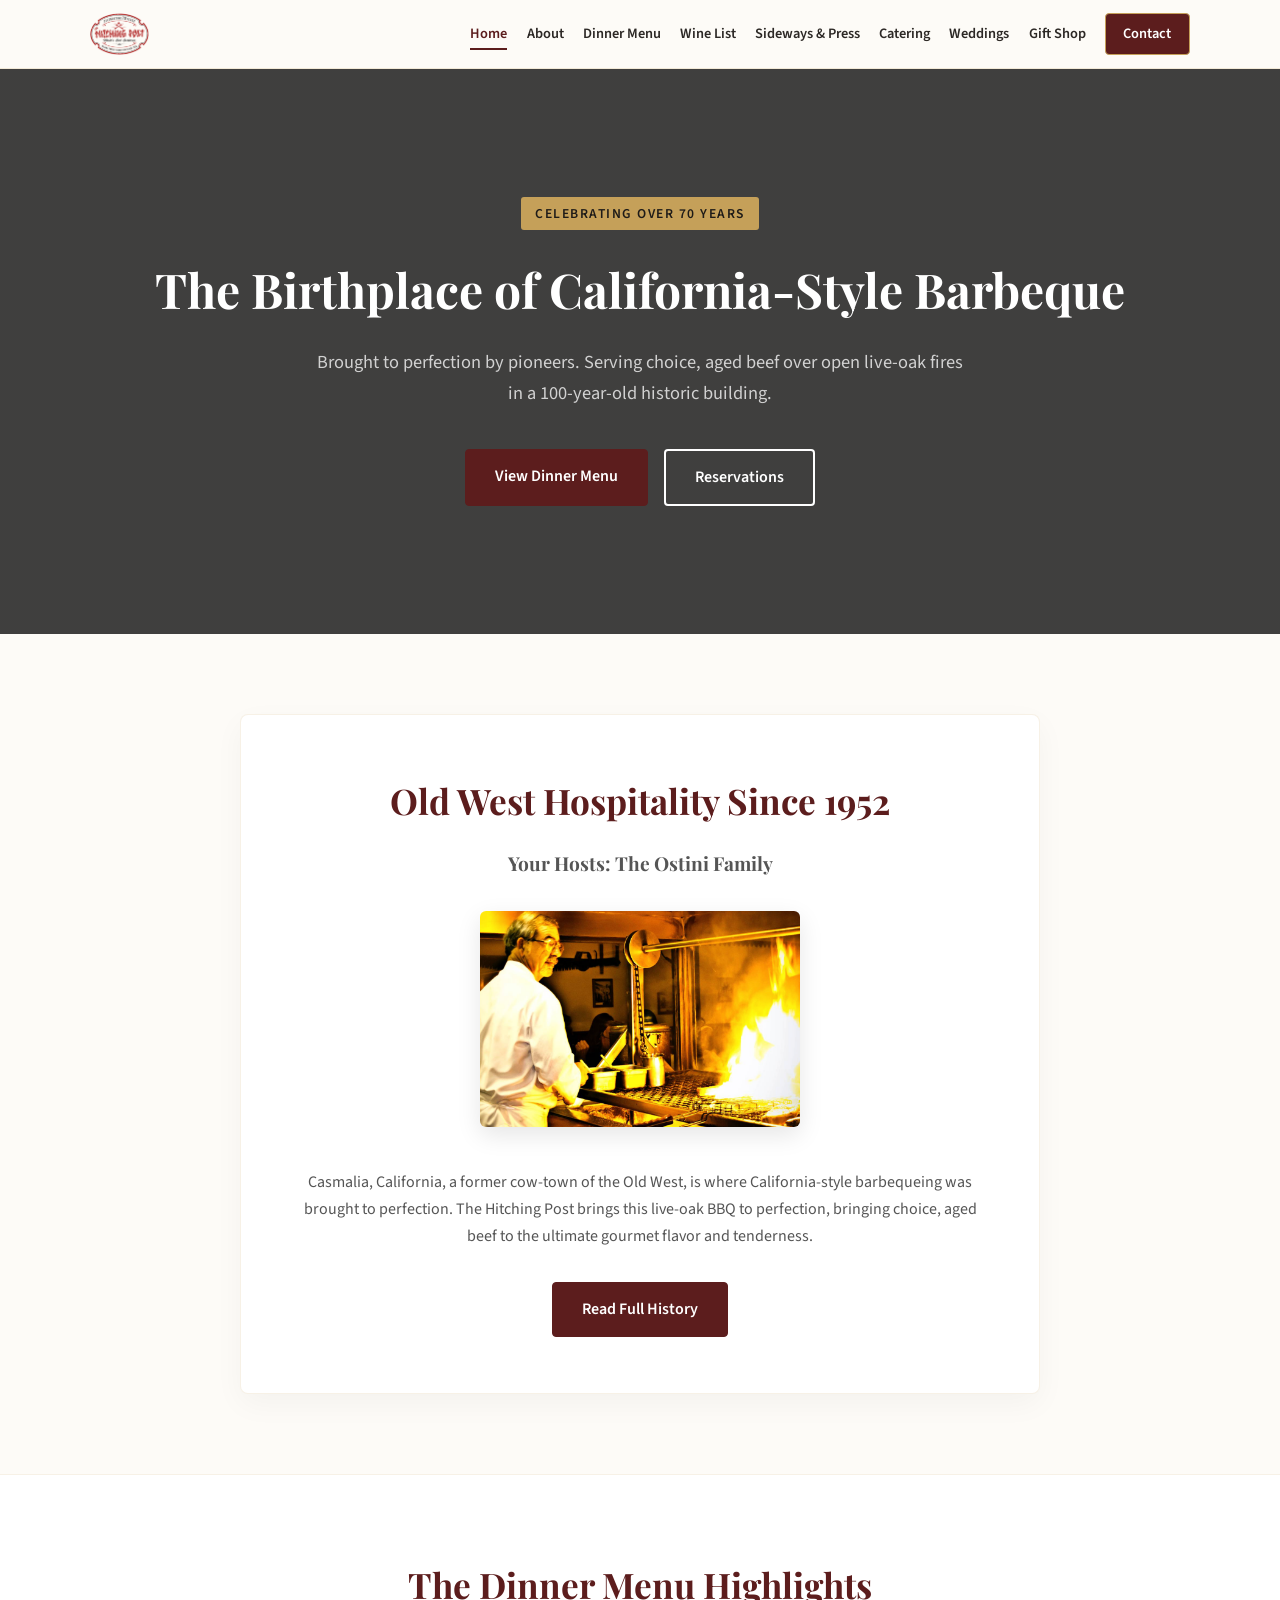
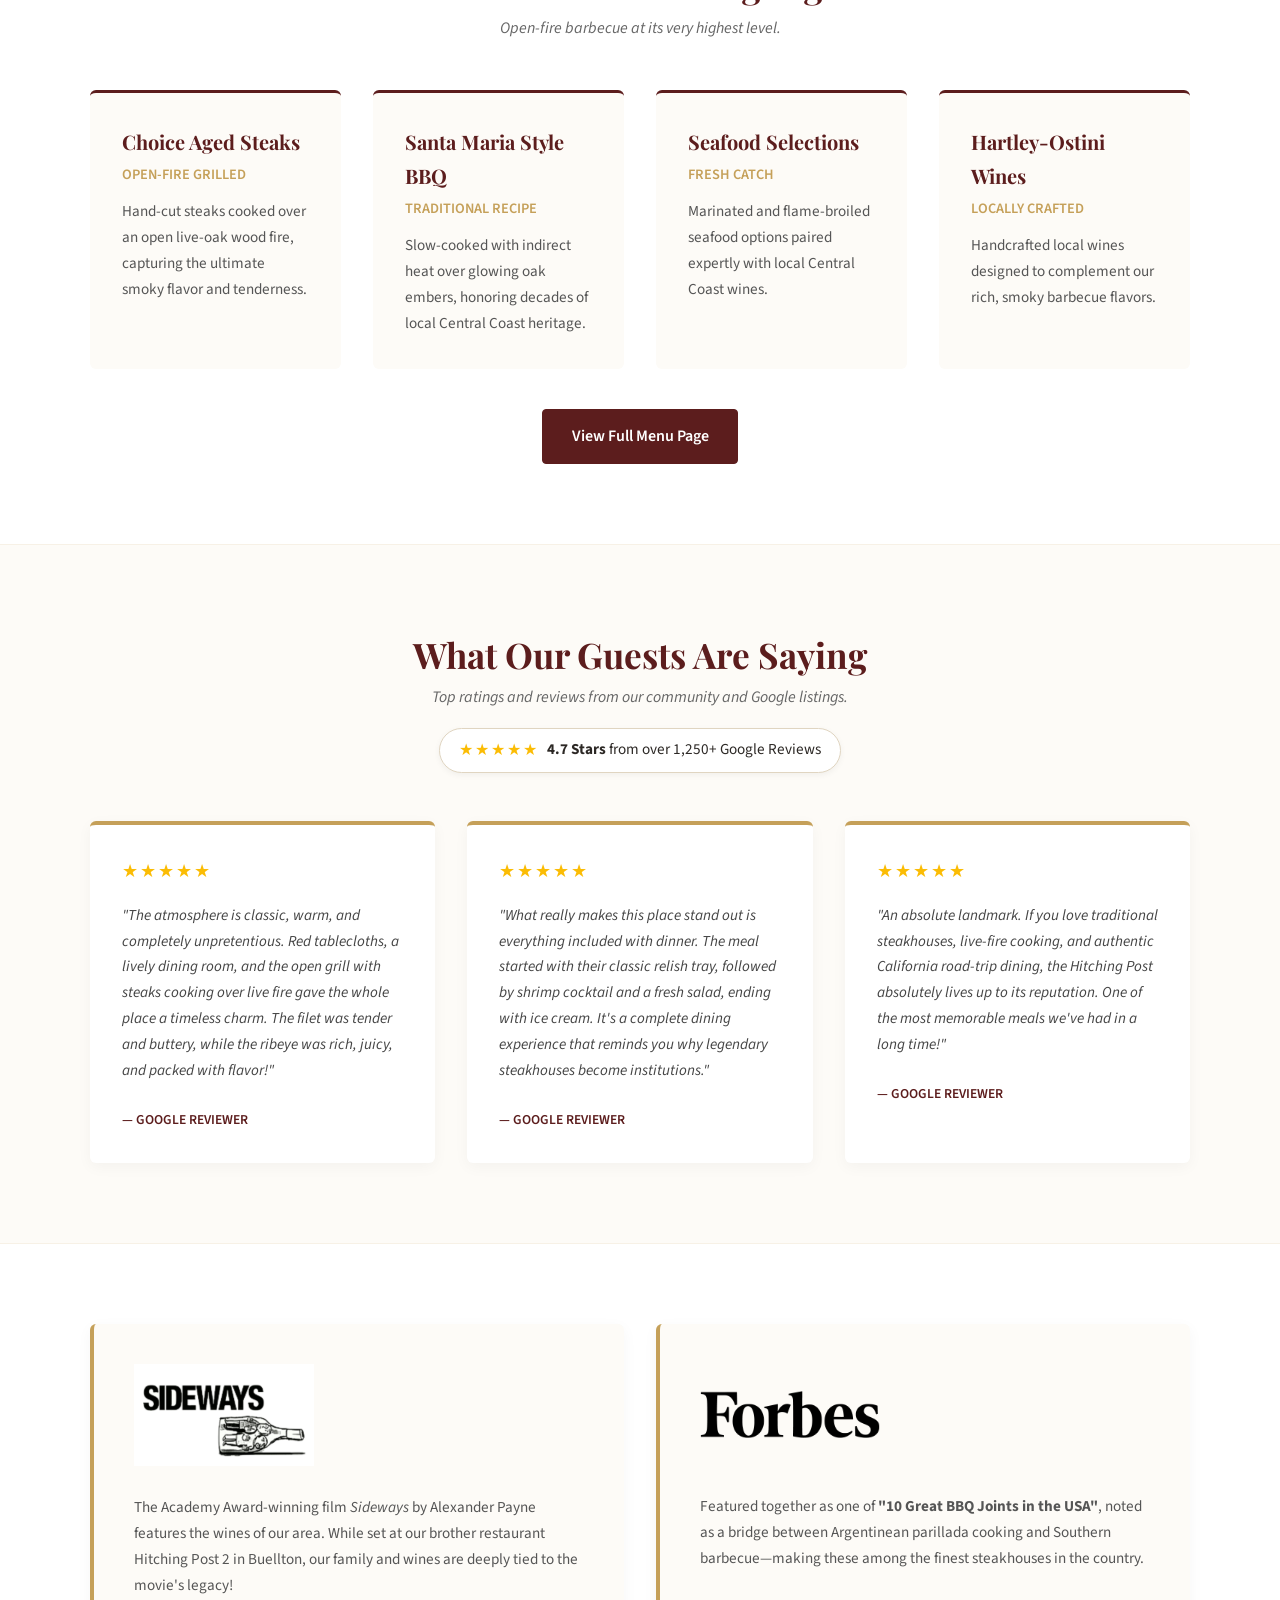
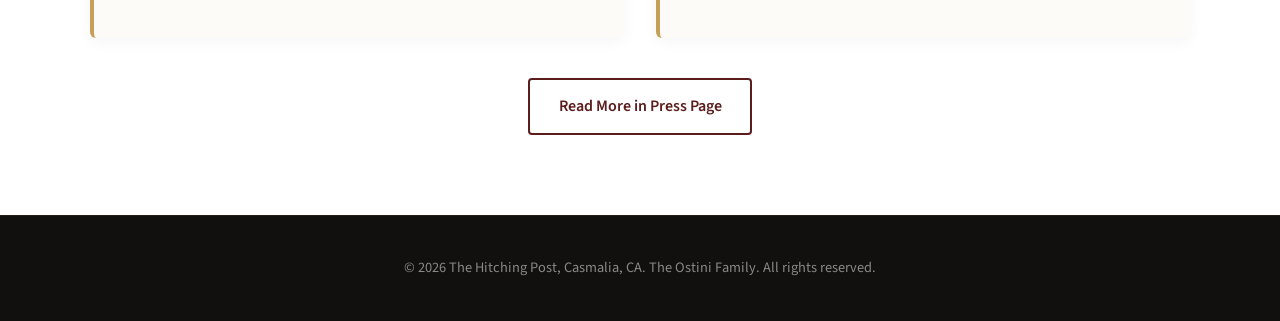
==== commit 2d8884f9: "Add new sections and content to index.html" ====
--- a/index.html
+++ b/index.html
@@ -11,13 +11,14 @@
 </head>
 <body>
 
+    <!-- Header / Navigation -->
     <header class="site-header">
         <div class="container nav-container">
             <a href="index.html" class="logo-link">
                 <img src="logo.PNG" alt="The Hitching Post Logo" class="site-logo">
             </a>
             <nav class="nav-links">
-                <a href="index.html" class="active">Home</a>
+                <a href="index.html">Home</a>
                 <a href="about.html">About</a>
                 <a href="menu.html">Dinner Menu</a>
                 <a href="wine.html">Wine List</a>
@@ -30,6 +31,7 @@
         </div>
     </header>
 
+    <!-- Hero Section -->
     <section class="page-hero" style="padding: 8rem 0;">
         <div class="container">
             <span style="background-color: var(--secondary-color); color: var(--dark-bg); padding: 0.3rem 0.9rem; font-size: 0.85rem; font-weight: 600; text-transform: uppercase; letter-spacing: 1.5px; border-radius: 3px; display: inline-block; margin-bottom: 1.2rem;">Celebrating Over 70 Years</span>
@@ -42,6 +44,7 @@
         </div>
     </section>
 
+    <!-- About / History Section -->
     <section class="content-section container">
         <div class="content-box" style="text-align: center;">
             <h2>Old West Hospitality Since 1952</h2>
@@ -56,6 +59,98 @@
         </div>
     </section>
 
+    <!-- Dinner Menu Highlights Section -->
+    <section class="content-section" style="background-color: var(--white); border-top: 1px solid rgba(197, 160, 89, 0.15); border-bottom: 1px solid rgba(197, 160, 89, 0.15);">
+        <div class="container">
+            <div style="text-align: center; margin-bottom: 3rem;">
+                <h2 style="color: var(--primary-color); font-size: 2.2rem;">The Dinner Menu Highlights</h2>
+                <p style="color: #666; font-style: italic;">Open-fire barbecue at its very highest level.</p>
+            </div>
+            
+            <div style="display: grid; grid-template-columns: repeat(auto-fit, minmax(250px, 1fr)); gap: 2rem;">
+                <div style="background: var(--light-bg); padding: 2rem; border-radius: 6px; border-top: 3px solid var(--primary-color);">
+                    <h4 style="color: var(--primary-color); font-size: 1.25rem; font-family: 'Playfair Display', serif;">Choice Aged Steaks</h4>
+                    <p style="font-weight: 600; color: var(--secondary-color); font-size: 0.9rem; text-transform: uppercase; margin: 0.25rem 0 0.75rem 0;">Open-Fire Grilled</p>
+                    <p style="font-size: 0.95rem; color: #555;">Hand-cut steaks cooked over an open live-oak wood fire, capturing the ultimate smoky flavor and tenderness.</p>
+                </div>
+                <div style="background: var(--light-bg); padding: 2rem; border-radius: 6px; border-top: 3px solid var(--primary-color);">
+                    <h4 style="color: var(--primary-color); font-size: 1.25rem; font-family: 'Playfair Display', serif;">Santa Maria Style BBQ</h4>
+                    <p style="font-weight: 600; color: var(--secondary-color); font-size: 0.9rem; text-transform: uppercase; margin: 0.25rem 0 0.75rem 0;">Traditional Recipe</p>
+                    <p style="font-size: 0.95rem; color: #555;">Slow-cooked with indirect heat over glowing oak embers, honoring decades of local Central Coast heritage.</p>
+                </div>
+                <div style="background: var(--light-bg); padding: 2rem; border-radius: 6px; border-top: 3px solid var(--primary-color);">
+                    <h4 style="color: var(--primary-color); font-size: 1.25rem; font-family: 'Playfair Display', serif;">Seafood Selections</h4>
+                    <p style="font-weight: 600; color: var(--secondary-color); font-size: 0.9rem; text-transform: uppercase; margin: 0.25rem 0 0.75rem 0;">Fresh Catch</p>
+                    <p style="font-size: 0.95rem; color: #555;">Marinated and flame-broiled seafood options paired expertly with local Central Coast wines.</p>
+                </div>
+                <div style="background: var(--light-bg); padding: 2rem; border-radius: 6px; border-top: 3px solid var(--primary-color);">
+                    <h4 style="color: var(--primary-color); font-size: 1.25rem; font-family: 'Playfair Display', serif;">Hartley-Ostini Wines</h4>
+                    <p style="font-weight: 600; color: var(--secondary-color); font-size: 0.9rem; text-transform: uppercase; margin: 0.25rem 0 0.75rem 0;">Locally Crafted</p>
+                    <p style="font-size: 0.95rem; color: #555;">Handcrafted local wines designed to complement our rich, smoky barbecue flavors.</p>
+                </div>
+            </div>
+            <div style="text-align: center; margin-top: 2.5rem;">
+                <a href="menu.html" class="btn btn-primary">View Full Menu Page</a>
+            </div>
+        </div>
+    </section>
+
+    <!-- Google Reviews Section -->
+    <section class="content-section container">
+        <div style="text-align: center; margin-bottom: 3rem;">
+            <h2 style="color: var(--primary-color); font-size: 2.2rem;">What Our Guests Are Saying</h2>
+            <p style="color: #666; font-style: italic;">Top ratings and reviews from our community and Google listings.</p>
+            <div style="margin-top: 1rem; display: inline-flex; align-items: center; gap: 0.5rem; background: var(--white); padding: 0.5rem 1.2rem; border-radius: 50px; box-shadow: 0 2px 6px rgba(0,0,0,0.05); border: 1px solid #e0d5c1;">
+                <span style="color: #fbbc04; letter-spacing: 2px;">★★★★★</span>
+                <span style="font-size: 0.95rem;"><strong>4.7 Stars</strong> from over 1,250+ Google Reviews</span>
+            </div>
+        </div>
+
+        <div style="display: grid; grid-template-columns: repeat(auto-fit, minmax(300px, 1fr)); gap: 2rem;">
+            <div style="background: var(--white); padding: 2rem; border-radius: 6px; box-shadow: 0 4px 15px rgba(0,0,0,0.04); border-top: 4px solid var(--secondary-color);">
+                <div style="color: #fbbc04; font-size: 1.1rem; letter-spacing: 2px; margin-bottom: 1rem;">★★★★★</div>
+                <p style="font-size: 0.95rem; color: #444; font-style: italic; margin-bottom: 1.5rem;">"The atmosphere is classic, warm, and completely unpretentious. Red tablecloths, a lively dining room, and the open grill with steaks cooking over live fire gave the whole place a timeless charm. The filet was tender and buttery, while the ribeye was rich, juicy, and packed with flavor!"</p>
+                <p style="font-size: 0.85rem; font-weight: 600; color: var(--primary-color); text-transform: uppercase;">— Google Reviewer</p>
+            </div>
+
+            <div style="background: var(--white); padding: 2rem; border-radius: 6px; box-shadow: 0 4px 15px rgba(0,0,0,0.04); border-top: 4px solid var(--secondary-color);">
+                <div style="color: #fbbc04; font-size: 1.1rem; letter-spacing: 2px; margin-bottom: 1rem;">★★★★★</div>
+                <p style="font-size: 0.95rem; color: #444; font-style: italic; margin-bottom: 1.5rem;">"What really makes this place stand out is everything included with dinner. The meal started with their classic relish tray, followed by shrimp cocktail and a fresh salad, ending with ice cream. It's a complete dining experience that reminds you why legendary steakhouses become institutions."</p>
+                <p style="font-size: 0.85rem; font-weight: 600; color: var(--primary-color); text-transform: uppercase;">— Google Reviewer</p>
+            </div>
+
+            <div style="background: var(--white); padding: 2rem; border-radius: 6px; box-shadow: 0 4px 15px rgba(0,0,0,0.04); border-top: 4px solid var(--secondary-color);">
+                <div style="color: #fbbc04; font-size: 1.1rem; letter-spacing: 2px; margin-bottom: 1rem;">★★★★★</div>
+                <p style="font-size: 0.95rem; color: #444; font-style: italic; margin-bottom: 1.5rem;">"An absolute landmark. If you love traditional steakhouses, live-fire cooking, and authentic California road-trip dining, the Hitching Post absolutely lives up to its reputation. One of the most memorable meals we've had in a long time!"</p>
+                <p style="font-size: 0.85rem; font-weight: 600; color: var(--primary-color); text-transform: uppercase;">— Google Reviewer</p>
+            </div>
+        </div>
+    </section>
+
+    <!-- Sideways & Forbes Press Section -->
+    <section class="content-section" style="background-color: var(--white); border-top: 1px solid rgba(197, 160, 89, 0.15);">
+        <div class="container">
+            <div style="display: grid; grid-template-columns: repeat(auto-fit, minmax(300px, 1fr)); gap: 2rem;">
+                <div style="background: var(--light-bg); padding: 2.5rem; border-radius: 6px; box-shadow: 0 4px 15px rgba(0,0,0,0.04); border-left: 4px solid var(--secondary-color);">
+                    <div style="margin-bottom: 1.25rem;">
+                        <img src="sideways.PNG" alt="Sideways Feature" style="max-width: 180px; width: 100%; height: auto; object-fit: contain;">
+                    </div>
+                    <p style="color: #555; font-size: 0.95rem;">The Academy Award-winning film <em>Sideways</em> by Alexander Payne features the wines of our area. While set at our brother restaurant Hitching Post 2 in Buellton, our family and wines are deeply tied to the movie's legacy!</p>
+                </div>
+                <div style="background: var(--light-bg); padding: 2.5rem; border-radius: 6px; box-shadow: 0 4px 15px rgba(0,0,0,0.04); border-left: 4px solid var(--secondary-color);">
+                    <div style="margin-bottom: 1.25rem;">
+                        <img src="forbes.PNG" alt="Forbes Magazine Feature" style="max-width: 180px; width: 100%; height: auto; object-fit: contain;">
+                    </div>
+                    <p style="color: #555; font-size: 0.95rem;">Featured together as one of <strong>"10 Great BBQ Joints in the USA"</strong>, noted as a bridge between Argentinean parillada cooking and Southern barbecue—making these among the finest steakhouses in the country.</p>
+                </div>
+            </div>
+            <div style="text-align: center; margin-top: 2.5rem;">
+                <a href="press.html" class="btn btn-secondary" style="border-color: var(--primary-color); color: var(--primary-color);">Read More in Press Page</a>
+            </div>
+        </div>
+    </section>
+
+    <!-- Footer -->
     <footer>
         <div class="container">
             <p>&copy; 2026 The Hitching Post, Casmalia, CA. The Ostini Family. All rights reserved.</p>
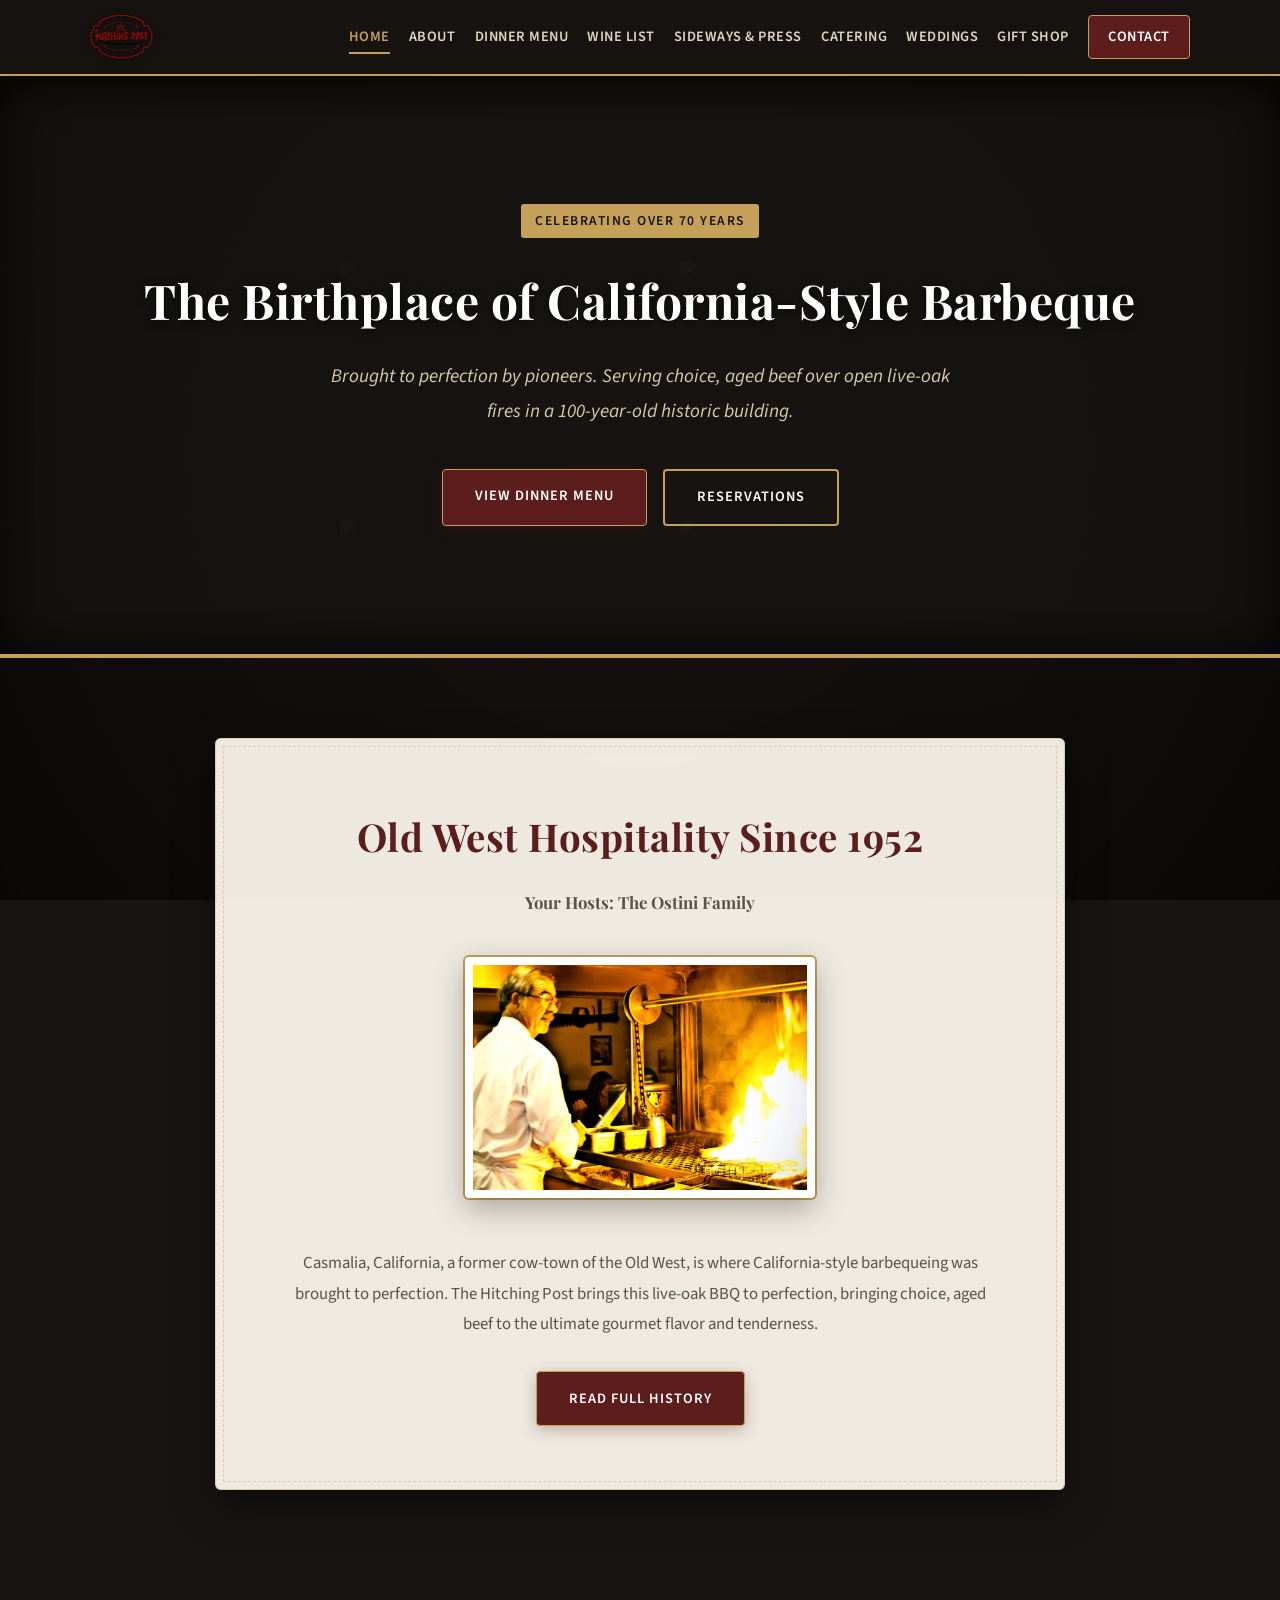
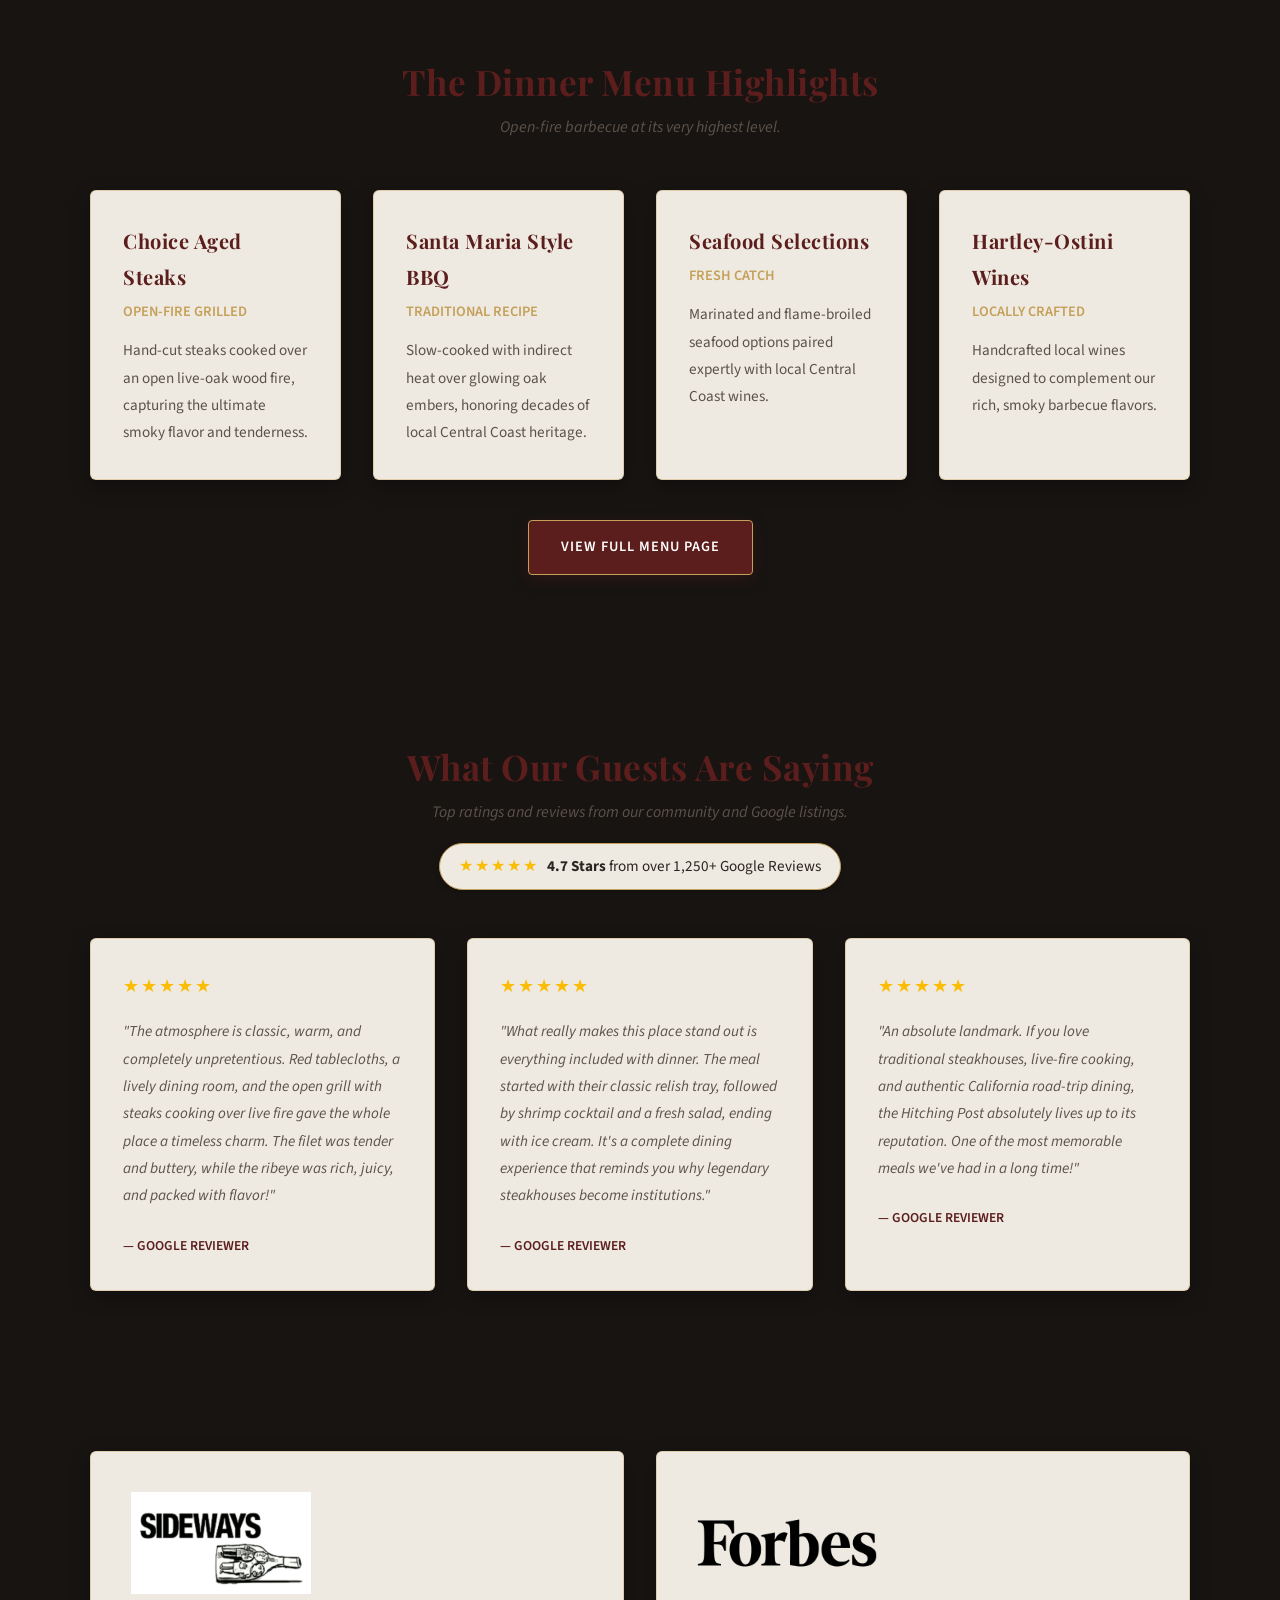
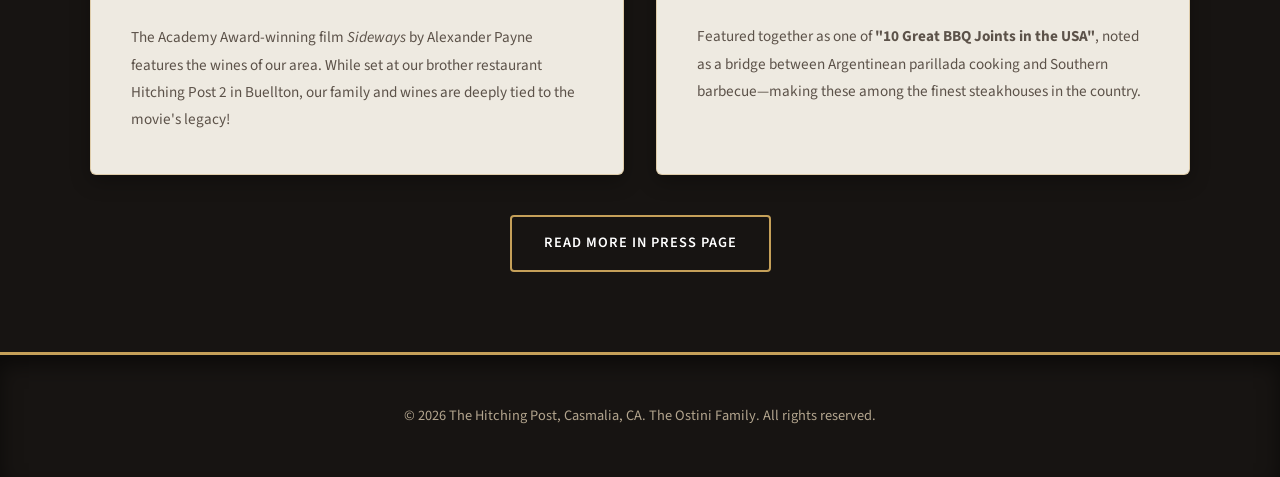
==== commit 8fd262bd: "Add background photo grid and update styles" ====
--- a/index.html
+++ b/index.html
@@ -10,6 +10,26 @@
     <link href="https://fonts.googleapis.com/css2?family=Playfair+Display:ital,wght@0,400;0,700;1,400&family=Source+Sans+Pro:wght@400;600&display=swap" rel="stylesheet">
 </head>
 <body>
+
+    <!-- Moving Background Photo Grid Animation -->
+    <div class="bg-grid-container">
+        <div class="bg-column">
+            <img src="https://images.unsplash.com/photo-1555396273-367ea4eb4db5?auto=format&fit=crop&w=600&q=80" alt="Restaurant Interior">
+            <img src="https://images.unsplash.com/photo-1544025162-d76694265947?auto=format&fit=crop&w=600&q=80" alt="Steak Grill">
+            <img src="https://images.unsplash.com/photo-1551024709-8f23befc6f87?auto=format&fit=crop&w=600&q=80" alt="Barbeque">
+        </div>
+        <div class="bg-column">
+            <img src="https://images.unsplash.com/photo-1504674900247-0877df9cc836?auto=format&fit=crop&w=600&q=80" alt="Food Spread">
+            <img src="https://images.unsplash.com/photo-1544025162-d76694265947?auto=format&fit=crop&w=600&q=80" alt="Open Fire">
+            <img src="https://images.unsplash.com/photo-1514933651103-005eec06c04b?auto=format&fit=crop&w=600&q=80" alt="Tavern Vibe">
+        </div>
+        <div class="bg-column">
+            <img src="https://images.unsplash.com/photo-1555396273-367ea4eb4db5?auto=format&fit=crop&w=600&q=80" alt="Dining Room">
+            <img src="https://images.unsplash.com/photo-1504674900247-0877df9cc836?auto=format&fit=crop&w=600&q=80" alt="Steakhouse">
+            <img src="https://images.unsplash.com/photo-1514933651103-005eec06c04b?auto=format&fit=crop&w=600&q=80" alt="Historic Atmosphere">
+        </div>
+    </div>
+    <div class="bg-overlay"></div>
 
     <!-- Header / Navigation -->
     <header class="site-header">
@@ -36,7 +56,7 @@
         <div class="container">
             <span style="background-color: var(--secondary-color); color: var(--dark-bg); padding: 0.3rem 0.9rem; font-size: 0.85rem; font-weight: 600; text-transform: uppercase; letter-spacing: 1.5px; border-radius: 3px; display: inline-block; margin-bottom: 1.2rem;">Celebrating Over 70 Years</span>
             <h2 style="font-size: 3rem; margin-bottom: 1rem;">The Birthplace of California-Style Barbeque</h2>
-            <p style="max-width: 650px; margin: 0 auto 2.5rem auto; color: #d1d1d1;">Brought to perfection by pioneers. Serving choice, aged beef over open live-oak fires in a 100-year-old historic building.</p>
+            <p style="max-width: 650px; margin: 0 auto 2.5rem auto; color: #d6cca9;">Brought to perfection by pioneers. Serving choice, aged beef over open live-oak fires in a 100-year-old historic building.</p>
             <div style="display: flex; gap: 1rem; justify-content: center;">
                 <a href="menu.html" class="btn btn-primary">View Dinner Menu</a>
                 <a href="contact.html" class="btn btn-secondary">Reservations</a>
@@ -60,38 +80,36 @@
     </section>
 
     <!-- Dinner Menu Highlights Section -->
-    <section class="content-section" style="background-color: var(--white); border-top: 1px solid rgba(197, 160, 89, 0.15); border-bottom: 1px solid rgba(197, 160, 89, 0.15);">
-        <div class="container">
-            <div style="text-align: center; margin-bottom: 3rem;">
-                <h2 style="color: var(--primary-color); font-size: 2.2rem;">The Dinner Menu Highlights</h2>
-                <p style="color: #666; font-style: italic;">Open-fire barbecue at its very highest level.</p>
+    <section class="content-section container">
+        <div style="text-align: center; margin-bottom: 3rem;">
+            <h2 style="color: var(--primary-color); font-size: 2.2rem;">The Dinner Menu Highlights</h2>
+            <p style="color: var(--text-muted); font-style: italic;">Open-fire barbecue at its very highest level.</p>
+        </div>
+        
+        <div style="display: grid; grid-template-columns: repeat(auto-fit, minmax(250px, 1fr)); gap: 2rem;">
+            <div class="menu-item" style="padding: 2rem; border-radius: 6px; border-top: 3px solid var(--primary-color);">
+                <h4 style="color: var(--primary-color); font-size: 1.25rem;">Choice Aged Steaks</h4>
+                <p style="font-weight: 600; color: var(--secondary-color); font-size: 0.9rem; text-transform: uppercase; margin: 0.25rem 0 0.75rem 0;">Open-Fire Grilled</p>
+                <p style="font-size: 0.95rem; color: var(--text-muted);">Hand-cut steaks cooked over an open live-oak wood fire, capturing the ultimate smoky flavor and tenderness.</p>
             </div>
-            
-            <div style="display: grid; grid-template-columns: repeat(auto-fit, minmax(250px, 1fr)); gap: 2rem;">
-                <div style="background: var(--light-bg); padding: 2rem; border-radius: 6px; border-top: 3px solid var(--primary-color);">
-                    <h4 style="color: var(--primary-color); font-size: 1.25rem; font-family: 'Playfair Display', serif;">Choice Aged Steaks</h4>
-                    <p style="font-weight: 600; color: var(--secondary-color); font-size: 0.9rem; text-transform: uppercase; margin: 0.25rem 0 0.75rem 0;">Open-Fire Grilled</p>
-                    <p style="font-size: 0.95rem; color: #555;">Hand-cut steaks cooked over an open live-oak wood fire, capturing the ultimate smoky flavor and tenderness.</p>
-                </div>
-                <div style="background: var(--light-bg); padding: 2rem; border-radius: 6px; border-top: 3px solid var(--primary-color);">
-                    <h4 style="color: var(--primary-color); font-size: 1.25rem; font-family: 'Playfair Display', serif;">Santa Maria Style BBQ</h4>
-                    <p style="font-weight: 600; color: var(--secondary-color); font-size: 0.9rem; text-transform: uppercase; margin: 0.25rem 0 0.75rem 0;">Traditional Recipe</p>
-                    <p style="font-size: 0.95rem; color: #555;">Slow-cooked with indirect heat over glowing oak embers, honoring decades of local Central Coast heritage.</p>
-                </div>
-                <div style="background: var(--light-bg); padding: 2rem; border-radius: 6px; border-top: 3px solid var(--primary-color);">
-                    <h4 style="color: var(--primary-color); font-size: 1.25rem; font-family: 'Playfair Display', serif;">Seafood Selections</h4>
-                    <p style="font-weight: 600; color: var(--secondary-color); font-size: 0.9rem; text-transform: uppercase; margin: 0.25rem 0 0.75rem 0;">Fresh Catch</p>
-                    <p style="font-size: 0.95rem; color: #555;">Marinated and flame-broiled seafood options paired expertly with local Central Coast wines.</p>
-                </div>
-                <div style="background: var(--light-bg); padding: 2rem; border-radius: 6px; border-top: 3px solid var(--primary-color);">
-                    <h4 style="color: var(--primary-color); font-size: 1.25rem; font-family: 'Playfair Display', serif;">Hartley-Ostini Wines</h4>
-                    <p style="font-weight: 600; color: var(--secondary-color); font-size: 0.9rem; text-transform: uppercase; margin: 0.25rem 0 0.75rem 0;">Locally Crafted</p>
-                    <p style="font-size: 0.95rem; color: #555;">Handcrafted local wines designed to complement our rich, smoky barbecue flavors.</p>
-                </div>
+            <div class="menu-item" style="padding: 2rem; border-radius: 6px; border-top: 3px solid var(--primary-color);">
+                <h4 style="color: var(--primary-color); font-size: 1.25rem;">Santa Maria Style BBQ</h4>
+                <p style="font-weight: 600; color: var(--secondary-color); font-size: 0.9rem; text-transform: uppercase; margin: 0.25rem 0 0.75rem 0;">Traditional Recipe</p>
+                <p style="font-size: 0.95rem; color: var(--text-muted);">Slow-cooked with indirect heat over glowing oak embers, honoring decades of local Central Coast heritage.</p>
             </div>
-            <div style="text-align: center; margin-top: 2.5rem;">
-                <a href="menu.html" class="btn btn-primary">View Full Menu Page</a>
+            <div class="menu-item" style="padding: 2rem; border-radius: 6px; border-top: 3px solid var(--primary-color);">
+                <h4 style="color: var(--primary-color); font-size: 1.25rem;">Seafood Selections</h4>
+                <p style="font-weight: 600; color: var(--secondary-color); font-size: 0.9rem; text-transform: uppercase; margin: 0.25rem 0 0.75rem 0;">Fresh Catch</p>
+                <p style="font-size: 0.95rem; color: var(--text-muted);">Marinated and flame-broiled seafood options paired expertly with local Central Coast wines.</p>
             </div>
+            <div class="menu-item" style="padding: 2rem; border-radius: 6px; border-top: 3px solid var(--primary-color);">
+                <h4 style="color: var(--primary-color); font-size: 1.25rem;">Hartley-Ostini Wines</h4>
+                <p style="font-weight: 600; color: var(--secondary-color); font-size: 0.9rem; text-transform: uppercase; margin: 0.25rem 0 0.75rem 0;">Locally Crafted</p>
+                <p style="font-size: 0.95rem; color: var(--text-muted);">Handcrafted local wines designed to complement our rich, smoky barbecue flavors.</p>
+            </div>
+        </div>
+        <div style="text-align: center; margin-top: 2.5rem;">
+            <a href="menu.html" class="btn btn-primary">View Full Menu Page</a>
         </div>
     </section>
 
@@ -99,54 +117,52 @@
     <section class="content-section container">
         <div style="text-align: center; margin-bottom: 3rem;">
             <h2 style="color: var(--primary-color); font-size: 2.2rem;">What Our Guests Are Saying</h2>
-            <p style="color: #666; font-style: italic;">Top ratings and reviews from our community and Google listings.</p>
-            <div style="margin-top: 1rem; display: inline-flex; align-items: center; gap: 0.5rem; background: var(--white); padding: 0.5rem 1.2rem; border-radius: 50px; box-shadow: 0 2px 6px rgba(0,0,0,0.05); border: 1px solid #e0d5c1;">
+            <p style="color: var(--text-muted); font-style: italic;">Top ratings and reviews from our community and Google listings.</p>
+            <div style="margin-top: 1rem; display: inline-flex; align-items: center; gap: 0.5rem; background: var(--card-bg); padding: 0.5rem 1.2rem; border-radius: 50px; box-shadow: 0 2px 6px rgba(0,0,0,0.2); border: 1px solid var(--secondary-color);">
                 <span style="color: #fbbc04; letter-spacing: 2px;">★★★★★</span>
-                <span style="font-size: 0.95rem;"><strong>4.7 Stars</strong> from over 1,250+ Google Reviews</span>
+                <span style="font-size: 0.95rem; color: var(--text-main);"><strong>4.7 Stars</strong> from over 1,250+ Google Reviews</span>
             </div>
         </div>
 
         <div style="display: grid; grid-template-columns: repeat(auto-fit, minmax(300px, 1fr)); gap: 2rem;">
-            <div style="background: var(--white); padding: 2rem; border-radius: 6px; box-shadow: 0 4px 15px rgba(0,0,0,0.04); border-top: 4px solid var(--secondary-color);">
+            <div class="review-card" style="padding: 2rem; border-radius: 6px; border-top: 4px solid var(--secondary-color);">
                 <div style="color: #fbbc04; font-size: 1.1rem; letter-spacing: 2px; margin-bottom: 1rem;">★★★★★</div>
-                <p style="font-size: 0.95rem; color: #444; font-style: italic; margin-bottom: 1.5rem;">"The atmosphere is classic, warm, and completely unpretentious. Red tablecloths, a lively dining room, and the open grill with steaks cooking over live fire gave the whole place a timeless charm. The filet was tender and buttery, while the ribeye was rich, juicy, and packed with flavor!"</p>
+                <p style="font-size: 0.95rem; color: var(--text-muted); font-style: italic; margin-bottom: 1.5rem;">"The atmosphere is classic, warm, and completely unpretentious. Red tablecloths, a lively dining room, and the open grill with steaks cooking over live fire gave the whole place a timeless charm. The filet was tender and buttery, while the ribeye was rich, juicy, and packed with flavor!"</p>
                 <p style="font-size: 0.85rem; font-weight: 600; color: var(--primary-color); text-transform: uppercase;">— Google Reviewer</p>
             </div>
 
-            <div style="background: var(--white); padding: 2rem; border-radius: 6px; box-shadow: 0 4px 15px rgba(0,0,0,0.04); border-top: 4px solid var(--secondary-color);">
+            <div class="review-card" style="padding: 2rem; border-radius: 6px; border-top: 4px solid var(--secondary-color);">
                 <div style="color: #fbbc04; font-size: 1.1rem; letter-spacing: 2px; margin-bottom: 1rem;">★★★★★</div>
-                <p style="font-size: 0.95rem; color: #444; font-style: italic; margin-bottom: 1.5rem;">"What really makes this place stand out is everything included with dinner. The meal started with their classic relish tray, followed by shrimp cocktail and a fresh salad, ending with ice cream. It's a complete dining experience that reminds you why legendary steakhouses become institutions."</p>
+                <p style="font-size: 0.95rem; color: var(--text-muted); font-style: italic; margin-bottom: 1.5rem;">"What really makes this place stand out is everything included with dinner. The meal started with their classic relish tray, followed by shrimp cocktail and a fresh salad, ending with ice cream. It's a complete dining experience that reminds you why legendary steakhouses become institutions."</p>
                 <p style="font-size: 0.85rem; font-weight: 600; color: var(--primary-color); text-transform: uppercase;">— Google Reviewer</p>
             </div>
 
-            <div style="background: var(--white); padding: 2rem; border-radius: 6px; box-shadow: 0 4px 15px rgba(0,0,0,0.04); border-top: 4px solid var(--secondary-color);">
+            <div class="review-card" style="padding: 2rem; border-radius: 6px; border-top: 4px solid var(--secondary-color);">
                 <div style="color: #fbbc04; font-size: 1.1rem; letter-spacing: 2px; margin-bottom: 1rem;">★★★★★</div>
-                <p style="font-size: 0.95rem; color: #444; font-style: italic; margin-bottom: 1.5rem;">"An absolute landmark. If you love traditional steakhouses, live-fire cooking, and authentic California road-trip dining, the Hitching Post absolutely lives up to its reputation. One of the most memorable meals we've had in a long time!"</p>
+                <p style="font-size: 0.95rem; color: var(--text-muted); font-style: italic; margin-bottom: 1.5rem;">"An absolute landmark. If you love traditional steakhouses, live-fire cooking, and authentic California road-trip dining, the Hitching Post absolutely lives up to its reputation. One of the most memorable meals we've had in a long time!"</p>
                 <p style="font-size: 0.85rem; font-weight: 600; color: var(--primary-color); text-transform: uppercase;">— Google Reviewer</p>
             </div>
         </div>
     </section>
 
     <!-- Sideways & Forbes Press Section -->
-    <section class="content-section" style="background-color: var(--white); border-top: 1px solid rgba(197, 160, 89, 0.15);">
-        <div class="container">
-            <div style="display: grid; grid-template-columns: repeat(auto-fit, minmax(300px, 1fr)); gap: 2rem;">
-                <div style="background: var(--light-bg); padding: 2.5rem; border-radius: 6px; box-shadow: 0 4px 15px rgba(0,0,0,0.04); border-left: 4px solid var(--secondary-color);">
-                    <div style="margin-bottom: 1.25rem;">
-                        <img src="sideways.PNG" alt="Sideways Feature" style="max-width: 180px; width: 100%; height: auto; object-fit: contain;">
-                    </div>
-                    <p style="color: #555; font-size: 0.95rem;">The Academy Award-winning film <em>Sideways</em> by Alexander Payne features the wines of our area. While set at our brother restaurant Hitching Post 2 in Buellton, our family and wines are deeply tied to the movie's legacy!</p>
+    <section class="content-section container">
+        <div style="display: grid; grid-template-columns: repeat(auto-fit, minmax(300px, 1fr)); gap: 2rem;">
+            <div class="sideways-card" style="padding: 2.5rem; border-radius: 6px; border-left: 4px solid var(--secondary-color);">
+                <div style="margin-bottom: 1.25rem;">
+                    <img src="sideways.PNG" alt="Sideways Feature" style="max-width: 180px; width: 100%; height: auto; object-fit: contain;">
                 </div>
-                <div style="background: var(--light-bg); padding: 2.5rem; border-radius: 6px; box-shadow: 0 4px 15px rgba(0,0,0,0.04); border-left: 4px solid var(--secondary-color);">
-                    <div style="margin-bottom: 1.25rem;">
-                        <img src="forbes.PNG" alt="Forbes Magazine Feature" style="max-width: 180px; width: 100%; height: auto; object-fit: contain;">
-                    </div>
-                    <p style="color: #555; font-size: 0.95rem;">Featured together as one of <strong>"10 Great BBQ Joints in the USA"</strong>, noted as a bridge between Argentinean parillada cooking and Southern barbecue—making these among the finest steakhouses in the country.</p>
+                <p style="color: var(--text-muted); font-size: 0.95rem;">The Academy Award-winning film <em>Sideways</em> by Alexander Payne features the wines of our area. While set at our brother restaurant Hitching Post 2 in Buellton, our family and wines are deeply tied to the movie's legacy!</p>
+            </div>
+            <div class="sideways-card" style="padding: 2.5rem; border-radius: 6px; border-left: 4px solid var(--secondary-color);">
+                <div style="margin-bottom: 1.25rem;">
+                    <img src="forbes.PNG" alt="Forbes Magazine Feature" style="max-width: 180px; width: 100%; height: auto; object-fit: contain;">
                 </div>
+                <p style="color: var(--text-muted); font-size: 0.95rem;">Featured together as one of <strong>"10 Great BBQ Joints in the USA"</strong>, noted as a bridge between Argentinean parillada cooking and Southern barbecue—making these among the finest steakhouses in the country.</p>
             </div>
-            <div style="text-align: center; margin-top: 2.5rem;">
-                <a href="press.html" class="btn btn-secondary" style="border-color: var(--primary-color); color: var(--primary-color);">Read More in Press Page</a>
-            </div>
+        </div>
+        <div style="text-align: center; margin-top: 2.5rem;">
+            <a href="press.html" class="btn btn-secondary" style="border-color: var(--secondary-color); color: var(--white);">Read More in Press Page</a>
         </div>
     </section>
 
--- a/style.css
+++ b/style.css
@@ -1,9 +1,12 @@
 :root {
     --primary-color: #5c1d1d; 
     --secondary-color: #c5a059; 
-    --dark-bg: #1e1b18;
-    --light-bg: #fdfbf7;
-    --text-main: #2c2825;
+    --accent-color: #3b2314; 
+    --dark-bg: #171412;
+    --paper-bg: #f5eedc; 
+    --card-bg: rgba(252, 248, 238, 0.94); /* Slightly translucent for background depth */
+    --text-main: #2b2520;
+    --text-muted: #5c5249;
     --white: #ffffff;
     --transition: all 0.4s cubic-bezier(0.16, 1, 0.3, 1);
 }
@@ -21,13 +24,74 @@
 body {
     font-family: 'Source Sans Pro', sans-serif;
     color: var(--text-main);
-    background-color: var(--light-bg);
-    line-height: 1.7;
+    background-color: var(--dark-bg);
+    line-height: 1.8;
     overflow-x: hidden;
+    position: relative;
+}
+
+/* --- MOVING BACKGROUND IMAGE GRID --- */
+.bg-grid-container {
+    position: fixed;
+    top: 0;
+    left: 0;
+    width: 100vw;
+    height: 100vh;
+    z-index: -2;
+    overflow: hidden;
+    display: flex;
+    gap: 20px;
+    opacity: 0.35; /* Keeps it subtle so text remains fully legible */
+    filter: sepia(40%) contrast(110%);
+}
+
+.bg-column {
+    display: flex;
+    flex-direction: column;
+    gap: 20px;
+    min-width: 320px;
+}
+
+.bg-column:nth-child(odd) {
+    animation: scrollUp 35s linear infinite;
+}
+
+.bg-column:nth-child(even) {
+    animation: scrollDown 40s linear infinite;
+}
+
+.bg-column img {
+    width: 100%;
+    height: 240px;
+    object-fit: cover;
+    border-radius: 4px;
+}
+
+@keyframes scrollUp {
+    0% { transform: translateY(0); }
+    100% { transform: translateY(-50%); }
+}
+
+@keyframes scrollDown {
+    0% { transform: translateY(-50%); }
+    100% { transform: translateY(0); }
+}
+
+/* Dark atmospheric vignette overlay on top of the moving grid */
+.bg-overlay {
+    position: fixed;
+    top: 0;
+    left: 0;
+    width: 100vw;
+    height: 100vh;
+    background: radial-gradient(circle at center, rgba(23,20,18,0.7) 0%, rgba(10,8,7,0.92) 100%);
+    z-index: -1;
+    pointer-events: none;
 }
 
 h1, h2, h3, h4 {
     font-family: 'Playfair Display', serif;
+    letter-spacing: 0.5px;
 }
 
 .container {
@@ -36,17 +100,18 @@
     margin: 0 auto;
 }
 
-/* Modern Sticky Glassmorphism Header */
+/* Modern Glassmorphic / Aged Navigation */
 .site-header {
-    background: rgba(253, 251, 247, 0.85);
-    backdrop-filter: blur(12px);
-    -webkit-backdrop-filter: blur(12px);
-    color: var(--text-main);
-    padding: 0.8rem 0;
+    background: rgba(23, 20, 18, 0.92);
+    backdrop-filter: blur(14px);
+    -webkit-backdrop-filter: blur(14px);
+    color: var(--white);
+    padding: 0.9rem 0;
     position: sticky;
     top: 0;
     z-index: 1000;
-    border-bottom: 1px solid rgba(197, 160, 89, 0.2);
+    border-bottom: 2px solid var(--secondary-color);
+    box-shadow: 0 4px 20px rgba(0, 0, 0, 0.4);
     transition: var(--transition);
 }
 
@@ -70,9 +135,10 @@
 }
 
 .site-logo {
-    height: 42px;
+    height: 45px;
     width: auto;
     object-fit: contain;
+    filter: drop-shadow(0 2px 4px rgba(0,0,0,0.5));
 }
 
 .nav-links {
@@ -82,12 +148,14 @@
 }
 
 .nav-links a {
-    color: var(--text-main);
+    color: #e0d5c1;
     text-decoration: none;
     font-size: 0.9rem;
     font-weight: 600;
     position: relative;
     transition: color 0.3s ease;
+    text-transform: uppercase;
+    letter-spacing: 0.5px;
 }
 
 .nav-links a::after {
@@ -97,7 +165,7 @@
     height: 2px;
     bottom: -4px;
     left: 0;
-    background-color: var(--primary-color);
+    background-color: var(--secondary-color);
     transition: width 0.3s ease;
 }
 
@@ -106,48 +174,52 @@
 }
 
 .nav-links a:hover, .nav-links a.active {
-    color: var(--primary-color);
+    color: var(--secondary-color);
 }
 
 .btn-nav {
     background-color: var(--primary-color) !important;
     color: var(--white) !important;
-    padding: 0.5rem 1.1rem;
+    padding: 0.5rem 1.2rem !important;
     border-radius: 4px;
-    border: 1px solid var(--secondary-color);
+    border: 1px solid var(--secondary-color) !important;
     transition: var(--transition);
 }
 
 .btn-nav::after {
-    display: none;
+    display: none !important;
 }
 
 .btn-nav:hover {
     background-color: #431313 !important;
     transform: translateY(-2px);
-    box-shadow: 0 4px 12px rgba(92, 29, 29, 0.25);
-}
-
-/* Page Hero Animations */
+    box-shadow: 0 4px 15px rgba(197, 160, 89, 0.3);
+}
+
+/* Dramatic Hero Banners */
 .page-hero {
-    background: linear-gradient(rgba(0,0,0,0.75), rgba(0,0,0,0.75)), url('https://images.unsplash.com/photo-1544025162-d76694265947?auto=format&fit=crop&w=1920&q=80') no-repeat center center/cover;
-    color: var(--white);
-    padding: 5rem 0;
-    text-align: center;
     position: relative;
+    background: rgba(23, 20, 18, 0.75);
+    color: var(--white);
+    padding: 6rem 0;
+    text-align: center;
+    border-bottom: 4px solid var(--secondary-color);
+    box-shadow: inset 0 0 50px rgba(0,0,0,0.8);
     overflow: hidden;
 }
 
 .page-hero h2 {
-    font-size: 2.8rem;
-    margin-bottom: 0.5rem;
-    color: var(--white);
+    font-size: 3rem;
+    margin-bottom: 0.75rem;
+    color: var(--white);
+    text-shadow: 0 2px 10px rgba(0,0,0,0.6);
     animation: fadeInUp 0.8s ease forwards;
 }
 
 .page-hero p {
-    color: #d1d1d1;
-    font-size: 1.15rem;
+    color: #d6cca9;
+    font-size: 1.2rem;
+    font-style: italic;
     animation: fadeInUp 1s ease forwards;
 }
 
@@ -163,99 +235,129 @@
     transform: translateY(0);
 }
 
-/* Content Sections & Cards UX */
+/* Nostalgic Content Boxes */
 .content-section {
     padding: 5rem 0;
 }
 
 .content-box {
-    max-width: 800px;
+    max-width: 850px;
     margin: 0 auto;
-    background: var(--white);
-    padding: 3.5rem;
-    border-radius: 8px;
-    box-shadow: 0 10px 30px rgba(0,0,0,0.04);
-    border: 1px solid rgba(197, 160, 89, 0.15);
-    transition: var(--transition);
-}
-
-.content-box:hover {
-    box-shadow: 0 15px 40px rgba(0,0,0,0.07);
+    background: var(--card-bg);
+    backdrop-filter: blur(8px);
+    padding: 4rem;
+    border-radius: 6px;
+    box-shadow: 0 15px 40px rgba(0, 0, 0, 0.4), 
+                inset 0 0 0 1px rgba(197, 160, 89, 0.4);
+    position: relative;
+    transition: var(--transition);
+}
+
+.content-box::before {
+    content: '';
+    position: absolute;
+    top: 8px;
+    left: 8px;
+    right: 8px;
+    bottom: 8px;
+    border: 1px dashed rgba(197, 160, 89, 0.4);
+    pointer-events: none;
 }
 
 .content-box h2 {
     color: var(--primary-color);
-    font-size: 2.2rem;
+    font-size: 2.4rem;
     margin-bottom: 1rem;
+    text-align: center;
 }
 
 .lead {
-    font-size: 1.2rem;
-    color: var(--secondary-color);
-    margin-bottom: 1.5rem;
+    font-size: 1.25rem;
+    color: #8c6e31;
+    margin-bottom: 1.8rem;
     font-family: 'Playfair Display', serif;
+    text-align: center;
 }
 
 .content-box p {
-    margin-bottom: 1.2rem;
-    color: #555;
+    margin-bottom: 1.3rem;
+    color: var(--text-muted);
+    font-size: 1.05rem;
 }
 
 .content-image-container {
-    margin: 2rem 0;
+    margin: 2.5rem 0;
     text-align: center;
 }
 
 .history-img {
-    max-width: 320px;
+    max-width: 350px;
     width: 100%;
     height: auto;
-    border-radius: 6px;
+    border-radius: 4px;
     object-fit: contain;
-    box-shadow: 0 8px 24px rgba(0,0,0,0.1);
+    padding: 8px;
+    background: var(--white);
+    box-shadow: 0 10px 30px rgba(0,0,0,0.3), 0 0 0 2px var(--secondary-color);
     transition: transform 0.5s ease;
 }
 
 .history-img:hover {
-    transform: scale(1.02);
-}
-
-/* Modern Interactive Buttons */
+    transform: scale(1.03) rotate(1deg);
+}
+
+/* Card Elements */
+.menu-item, .review-card, .sideways-card {
+    background: var(--card-bg) !important;
+    border: 1px solid rgba(197, 160, 89, 0.4) !important;
+    box-shadow: 0 6px 20px rgba(0, 0, 0, 0.3) !important;
+    transition: var(--transition);
+}
+
+.menu-item:hover, .review-card:hover, .sideways-card:hover {
+    transform: translateY(-5px);
+    box-shadow: 0 12px 30px rgba(0, 0, 0, 0.5) !important;
+    border-color: var(--secondary-color) !important;
+}
+
 .btn {
     display: inline-block;
-    padding: 0.8rem 1.8rem;
+    padding: 0.85rem 2rem;
     text-decoration: none;
     font-weight: 600;
     border-radius: 4px;
     transition: var(--transition);
     cursor: pointer;
+    text-transform: uppercase;
+    letter-spacing: 1px;
+    font-size: 0.9rem;
 }
 
 .btn-primary {
     background-color: var(--primary-color);
     color: var(--white);
-    border: 1px solid var(--primary-color);
+    border: 1px solid var(--secondary-color);
+    box-shadow: 0 4px 15px rgba(92, 29, 29, 0.3);
 }
 
 .btn-primary:hover {
     background-color: #431313;
     transform: translateY(-2px);
-    box-shadow: 0 6px 20px rgba(92, 29, 29, 0.3);
+    box-shadow: 0 8px 25px rgba(197, 160, 89, 0.4);
 }
 
 .btn-secondary {
     background-color: transparent;
     color: var(--white);
-    border: 2px solid var(--white);
+    border: 2px solid var(--secondary-color);
 }
 
 .btn-secondary:hover {
-    background-color: var(--white);
-    color: var(--text-main);
+    background-color: var(--secondary-color);
+    color: var(--dark-bg);
     transform: translateY(-2px);
 }
 
-/* Keyframe Animations */
 @keyframes fadeInUp {
     from {
         opacity: 0;
@@ -267,18 +369,21 @@
     }
 }
 
-/* Footer */
 footer {
-    background-color: #12100e;
-    color: #888;
-    text-align: center;
-    padding: 2.5rem 0;
+    background-color: var(--dark-bg);
+    color: #b3a58e;
+    text-align: center;
+    padding: 3rem 0;
     font-size: 0.9rem;
-    border-top: 1px solid rgba(197, 160, 89, 0.1);
+    border-top: 3px solid var(--secondary-color);
+    box-shadow: inset 0 10px 20px rgba(0,0,0,0.5);
 }
 
 @media(max-width: 768px) {
     .nav-links {
         display: none; 
     }
-}
+    .content-box {
+        padding: 2rem;
+    }
+}
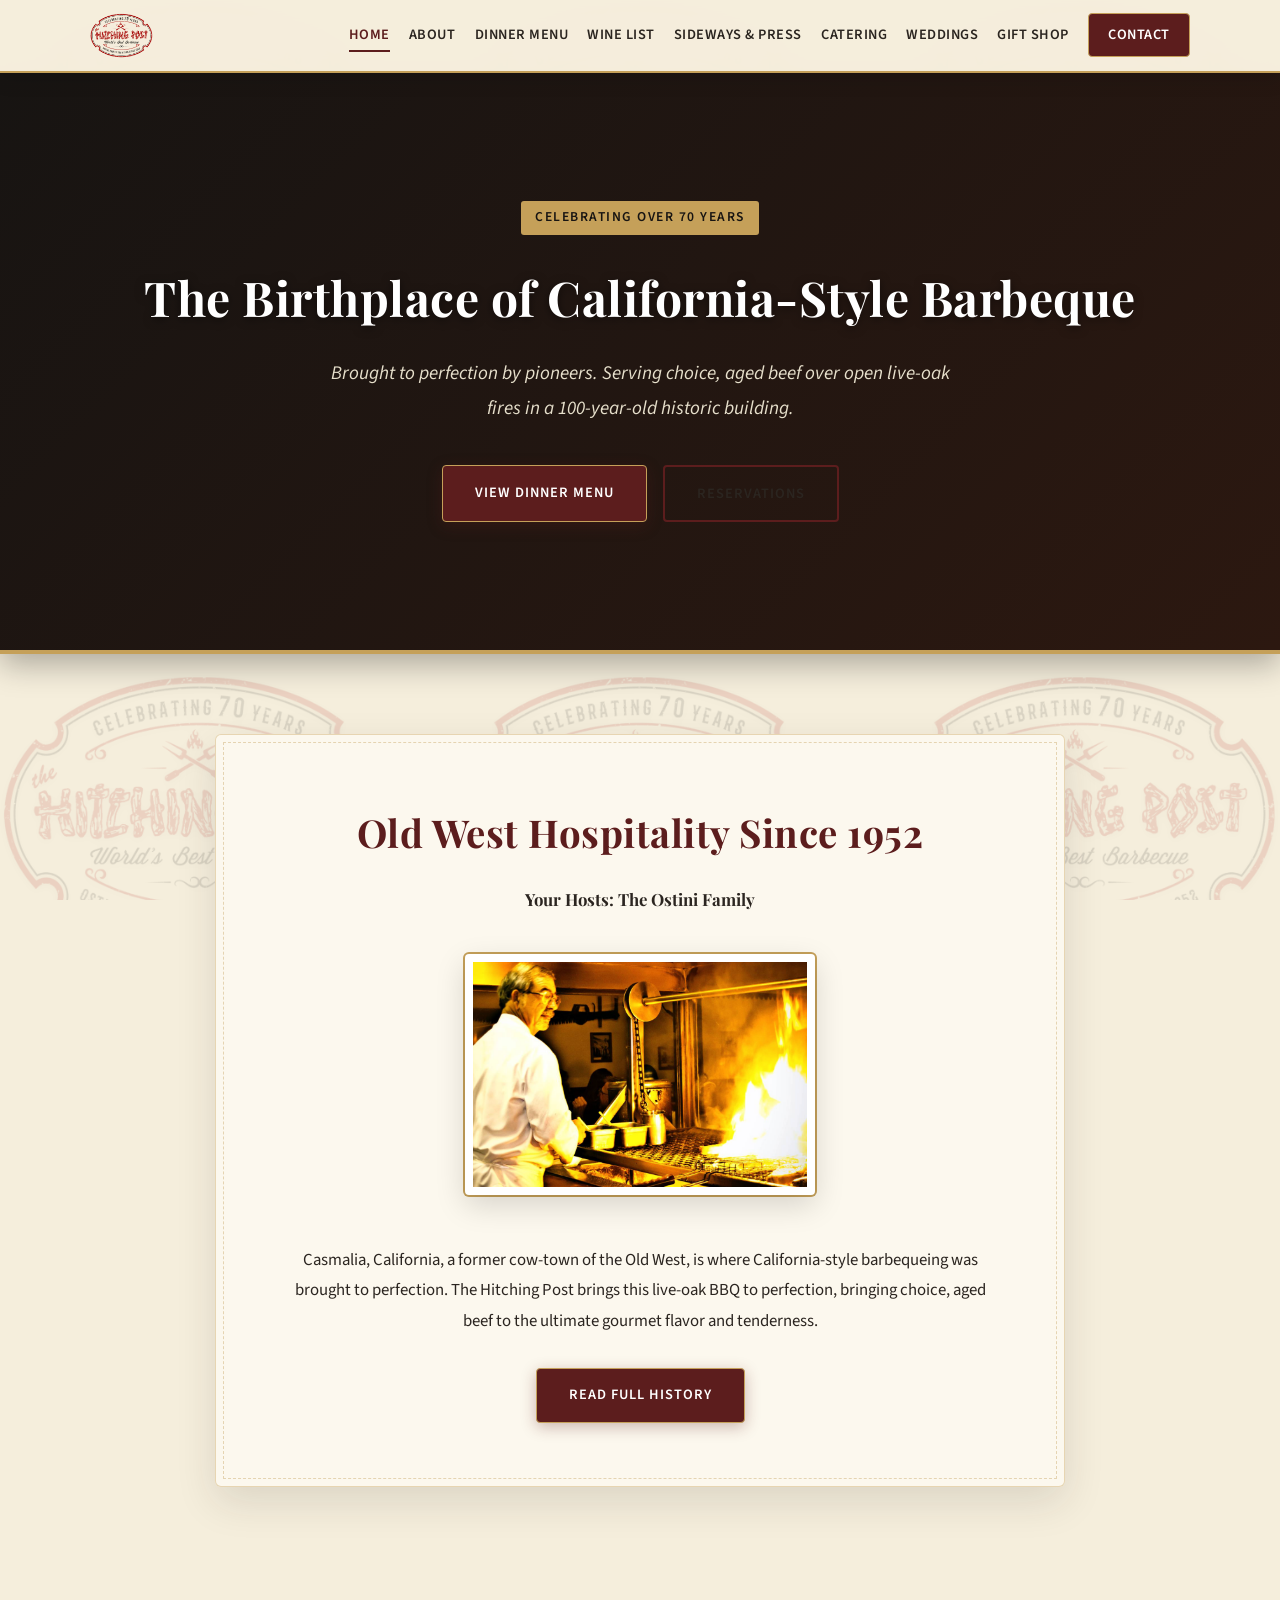
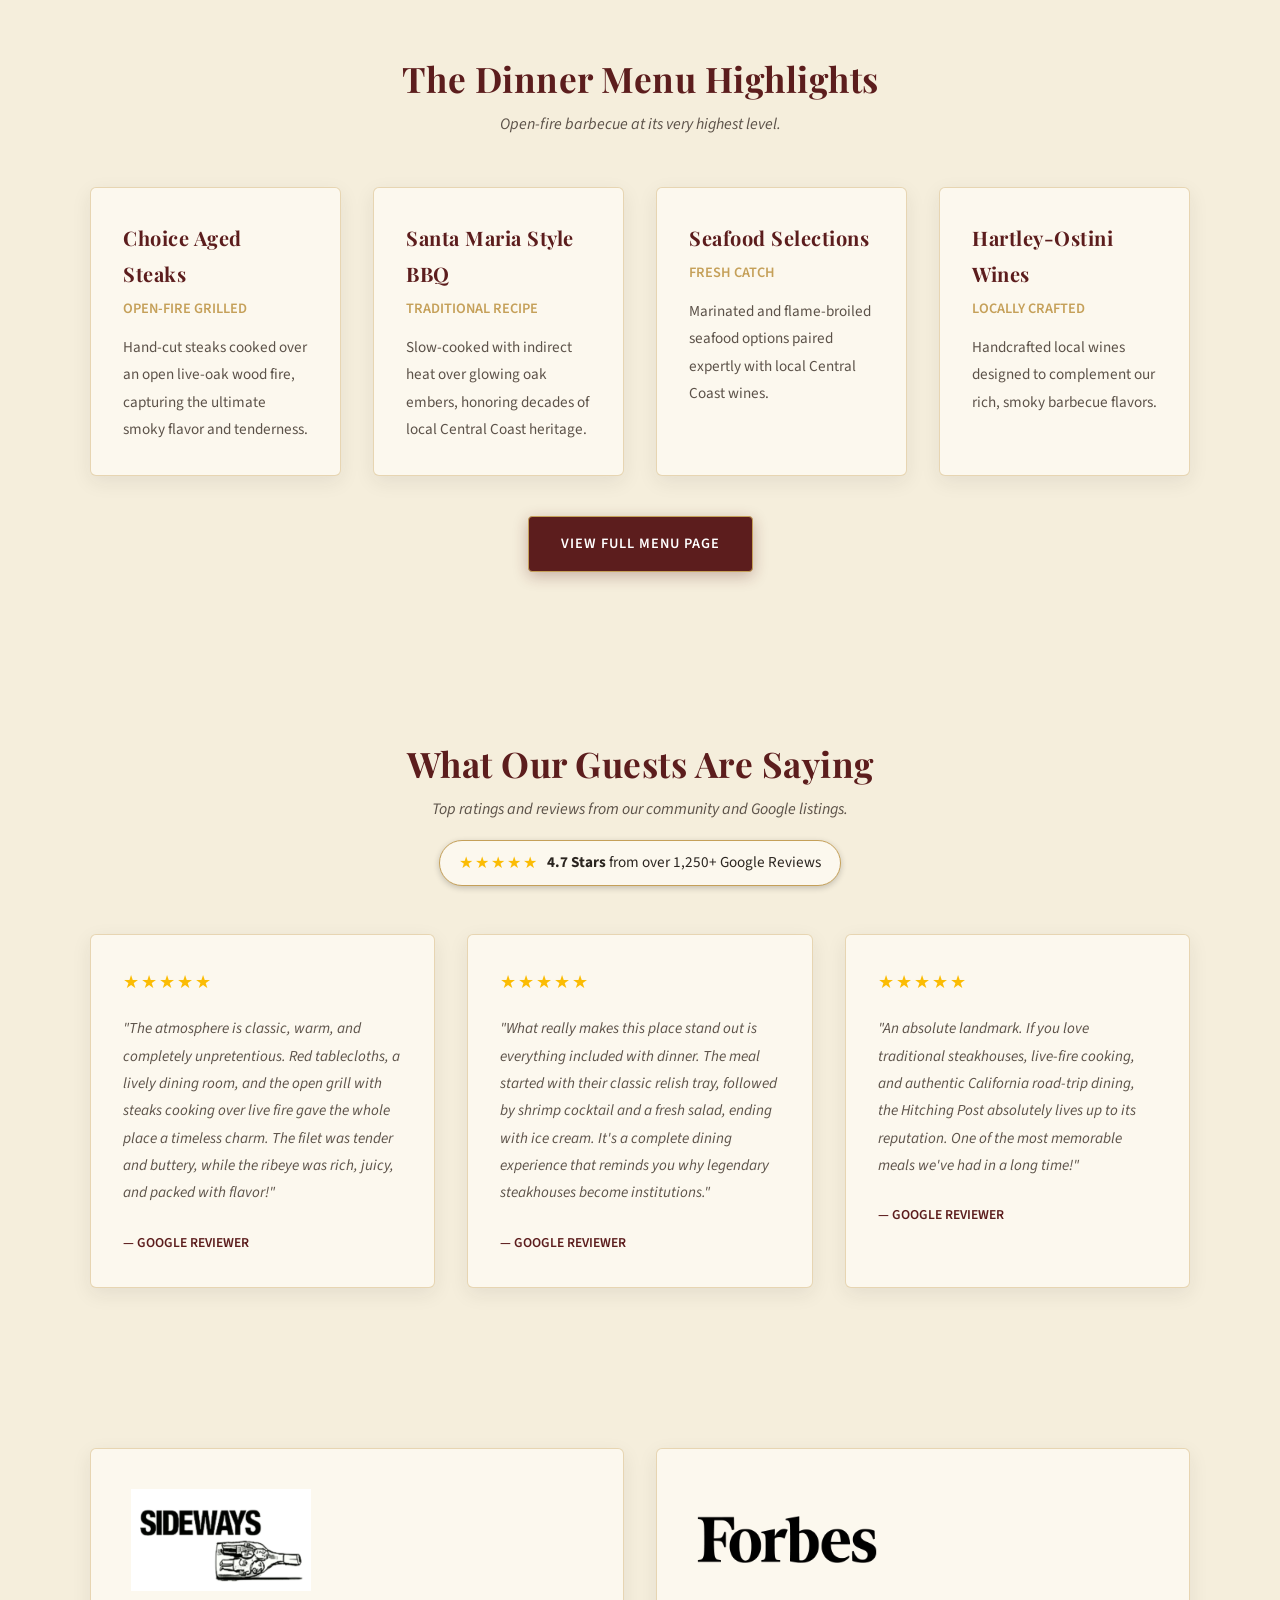
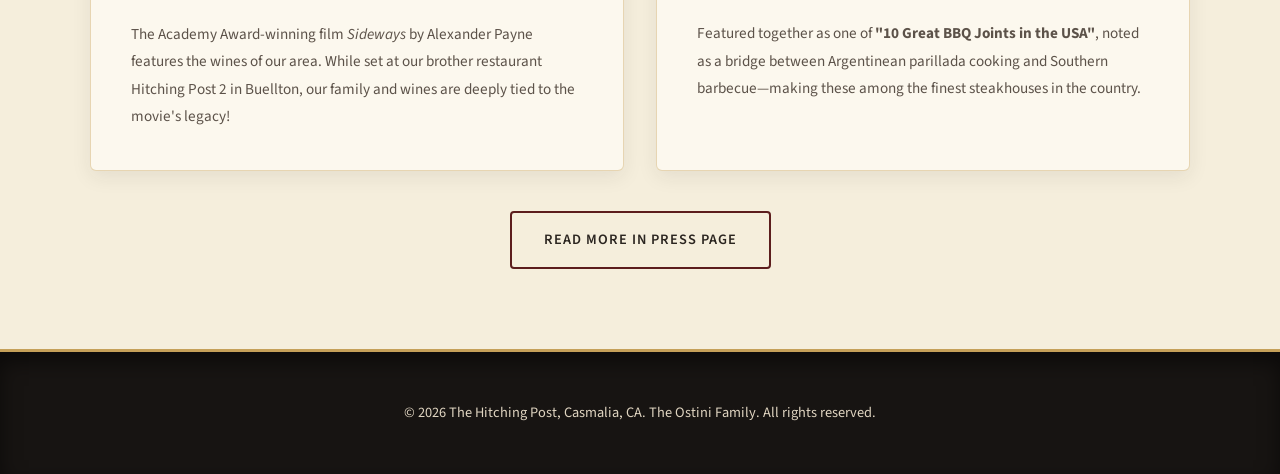
==== commit c23f99b5: "Replace background images with watermark logos Updated background images to watermark logos and chan" ====
--- a/index.html
+++ b/index.html
@@ -11,25 +11,27 @@
 </head>
 <body>
 
-    <!-- Moving Background Photo Grid Animation -->
+    <!-- Moving Logo Watermark Background Grid -->
     <div class="bg-grid-container">
         <div class="bg-column">
-            <img src="https://images.unsplash.com/photo-1555396273-367ea4eb4db5?auto=format&fit=crop&w=600&q=80" alt="Restaurant Interior">
-            <img src="https://images.unsplash.com/photo-1544025162-d76694265947?auto=format&fit=crop&w=600&q=80" alt="Steak Grill">
-            <img src="https://images.unsplash.com/photo-1551024709-8f23befc6f87?auto=format&fit=crop&w=600&q=80" alt="Barbeque">
+            <img src="logo.PNG" alt="Watermark Logo">
+            <img src="logo.PNG" alt="Watermark Logo">
+            <img src="logo.PNG" alt="Watermark Logo">
+            <img src="logo.PNG" alt="Watermark Logo">
         </div>
         <div class="bg-column">
-            <img src="https://images.unsplash.com/photo-1504674900247-0877df9cc836?auto=format&fit=crop&w=600&q=80" alt="Food Spread">
-            <img src="https://images.unsplash.com/photo-1544025162-d76694265947?auto=format&fit=crop&w=600&q=80" alt="Open Fire">
-            <img src="https://images.unsplash.com/photo-1514933651103-005eec06c04b?auto=format&fit=crop&w=600&q=80" alt="Tavern Vibe">
+            <img src="logo.PNG" alt="Watermark Logo">
+            <img src="logo.PNG" alt="Watermark Logo">
+            <img src="logo.PNG" alt="Watermark Logo">
+            <img src="logo.PNG" alt="Watermark Logo">
         </div>
         <div class="bg-column">
-            <img src="https://images.unsplash.com/photo-1555396273-367ea4eb4db5?auto=format&fit=crop&w=600&q=80" alt="Dining Room">
-            <img src="https://images.unsplash.com/photo-1504674900247-0877df9cc836?auto=format&fit=crop&w=600&q=80" alt="Steakhouse">
-            <img src="https://images.unsplash.com/photo-1514933651103-005eec06c04b?auto=format&fit=crop&w=600&q=80" alt="Historic Atmosphere">
+            <img src="logo.PNG" alt="Watermark Logo">
+            <img src="logo.PNG" alt="Watermark Logo">
+            <img src="logo.PNG" alt="Watermark Logo">
+            <img src="logo.PNG" alt="Watermark Logo">
         </div>
     </div>
-    <div class="bg-overlay"></div>
 
     <!-- Header / Navigation -->
     <header class="site-header">
@@ -56,7 +58,7 @@
         <div class="container">
             <span style="background-color: var(--secondary-color); color: var(--dark-bg); padding: 0.3rem 0.9rem; font-size: 0.85rem; font-weight: 600; text-transform: uppercase; letter-spacing: 1.5px; border-radius: 3px; display: inline-block; margin-bottom: 1.2rem;">Celebrating Over 70 Years</span>
             <h2 style="font-size: 3rem; margin-bottom: 1rem;">The Birthplace of California-Style Barbeque</h2>
-            <p style="max-width: 650px; margin: 0 auto 2.5rem auto; color: #d6cca9;">Brought to perfection by pioneers. Serving choice, aged beef over open live-oak fires in a 100-year-old historic building.</p>
+            <p style="max-width: 650px; margin: 0 auto 2.5rem auto; color: #e6dfcb;">Brought to perfection by pioneers. Serving choice, aged beef over open live-oak fires in a 100-year-old historic building.</p>
             <div style="display: flex; gap: 1rem; justify-content: center;">
                 <a href="menu.html" class="btn btn-primary">View Dinner Menu</a>
                 <a href="contact.html" class="btn btn-secondary">Reservations</a>
@@ -162,7 +164,7 @@
             </div>
         </div>
         <div style="text-align: center; margin-top: 2.5rem;">
-            <a href="press.html" class="btn btn-secondary" style="border-color: var(--secondary-color); color: var(--white);">Read More in Press Page</a>
+            <a href="press.html" class="btn btn-secondary" style="border-color: var(--primary-color); color: var(--text-main);">Read More in Press Page</a>
         </div>
     </section>
 
--- a/style.css
+++ b/style.css
@@ -4,7 +4,7 @@
     --accent-color: #3b2314; 
     --dark-bg: #171412;
     --paper-bg: #f5eedc; 
-    --card-bg: rgba(252, 248, 238, 0.94); /* Slightly translucent for background depth */
+    --card-bg: #fcf8ee; 
     --text-main: #2b2520;
     --text-muted: #5c5249;
     --white: #ffffff;
@@ -24,13 +24,13 @@
 body {
     font-family: 'Source Sans Pro', sans-serif;
     color: var(--text-main);
-    background-color: var(--dark-bg);
+    background-color: var(--paper-bg);
     line-height: 1.8;
     overflow-x: hidden;
     position: relative;
 }
 
-/* --- MOVING BACKGROUND IMAGE GRID --- */
+/* --- LOGO WATERMARK MOVING BACKGROUND --- */
 .bg-grid-container {
     position: fixed;
     top: 0;
@@ -40,31 +40,32 @@
     z-index: -2;
     overflow: hidden;
     display: flex;
-    gap: 20px;
-    opacity: 0.35; /* Keeps it subtle so text remains fully legible */
-    filter: sepia(40%) contrast(110%);
+    justify-content: space-around;
+    gap: 40px;
+    opacity: 0.12; /* Subtle watermark effect so text remains completely clear */
+    pointer-events: none;
 }
 
 .bg-column {
     display: flex;
     flex-direction: column;
-    gap: 20px;
-    min-width: 320px;
+    gap: 50px;
+    min-width: 200px;
 }
 
 .bg-column:nth-child(odd) {
-    animation: scrollUp 35s linear infinite;
+    animation: scrollUp 45s linear infinite;
 }
 
 .bg-column:nth-child(even) {
-    animation: scrollDown 40s linear infinite;
+    animation: scrollDown 50s linear infinite;
 }
 
 .bg-column img {
     width: 100%;
-    height: 240px;
-    object-fit: cover;
-    border-radius: 4px;
+    height: auto;
+    object-fit: contain;
+    filter: drop-shadow(0 2px 4px rgba(0,0,0,0.2));
 }
 
 @keyframes scrollUp {
@@ -75,18 +76,6 @@
 @keyframes scrollDown {
     0% { transform: translateY(-50%); }
     100% { transform: translateY(0); }
-}
-
-/* Dark atmospheric vignette overlay on top of the moving grid */
-.bg-overlay {
-    position: fixed;
-    top: 0;
-    left: 0;
-    width: 100vw;
-    height: 100vh;
-    background: radial-gradient(circle at center, rgba(23,20,18,0.7) 0%, rgba(10,8,7,0.92) 100%);
-    z-index: -1;
-    pointer-events: none;
 }
 
 h1, h2, h3, h4 {
@@ -100,18 +89,18 @@
     margin: 0 auto;
 }
 
-/* Modern Glassmorphic / Aged Navigation */
+/* Header */
 .site-header {
-    background: rgba(23, 20, 18, 0.92);
-    backdrop-filter: blur(14px);
-    -webkit-backdrop-filter: blur(14px);
-    color: var(--white);
-    padding: 0.9rem 0;
+    background: rgba(245, 238, 220, 0.96);
+    backdrop-filter: blur(12px);
+    -webkit-backdrop-filter: blur(12px);
+    color: var(--text-main);
+    padding: 0.8rem 0;
     position: sticky;
     top: 0;
     z-index: 1000;
     border-bottom: 2px solid var(--secondary-color);
-    box-shadow: 0 4px 20px rgba(0, 0, 0, 0.4);
+    box-shadow: 0 4px 20px rgba(0, 0, 0, 0.15);
     transition: var(--transition);
 }
 
@@ -138,7 +127,6 @@
     height: 45px;
     width: auto;
     object-fit: contain;
-    filter: drop-shadow(0 2px 4px rgba(0,0,0,0.5));
 }
 
 .nav-links {
@@ -148,7 +136,7 @@
 }
 
 .nav-links a {
-    color: #e0d5c1;
+    color: var(--text-main);
     text-decoration: none;
     font-size: 0.9rem;
     font-weight: 600;
@@ -165,7 +153,7 @@
     height: 2px;
     bottom: -4px;
     left: 0;
-    background-color: var(--secondary-color);
+    background-color: var(--primary-color);
     transition: width 0.3s ease;
 }
 
@@ -174,7 +162,7 @@
 }
 
 .nav-links a:hover, .nav-links a.active {
-    color: var(--secondary-color);
+    color: var(--primary-color);
 }
 
 .btn-nav {
@@ -193,18 +181,18 @@
 .btn-nav:hover {
     background-color: #431313 !important;
     transform: translateY(-2px);
-    box-shadow: 0 4px 15px rgba(197, 160, 89, 0.3);
-}
-
-/* Dramatic Hero Banners */
+    box-shadow: 0 4px 15px rgba(92, 29, 29, 0.3);
+}
+
+/* Hero Section */
 .page-hero {
     position: relative;
-    background: rgba(23, 20, 18, 0.75);
+    background: linear-gradient(135deg, #171412 0%, #2c1810 100%);
     color: var(--white);
     padding: 6rem 0;
     text-align: center;
     border-bottom: 4px solid var(--secondary-color);
-    box-shadow: inset 0 0 50px rgba(0,0,0,0.8);
+    box-shadow: 0 10px 30px rgba(0,0,0,0.3);
     overflow: hidden;
 }
 
@@ -212,12 +200,12 @@
     font-size: 3rem;
     margin-bottom: 0.75rem;
     color: var(--white);
-    text-shadow: 0 2px 10px rgba(0,0,0,0.6);
+    text-shadow: 0 2px 10px rgba(0,0,0,0.5);
     animation: fadeInUp 0.8s ease forwards;
 }
 
 .page-hero p {
-    color: #d6cca9;
+    color: #e6dfcb;
     font-size: 1.2rem;
     font-style: italic;
     animation: fadeInUp 1s ease forwards;
@@ -235,7 +223,7 @@
     transform: translateY(0);
 }
 
-/* Nostalgic Content Boxes */
+/* Content Boxes */
 .content-section {
     padding: 5rem 0;
 }
@@ -244,10 +232,9 @@
     max-width: 850px;
     margin: 0 auto;
     background: var(--card-bg);
-    backdrop-filter: blur(8px);
     padding: 4rem;
     border-radius: 6px;
-    box-shadow: 0 15px 40px rgba(0, 0, 0, 0.4), 
+    box-shadow: 0 15px 40px rgba(43, 37, 32, 0.12), 
                 inset 0 0 0 1px rgba(197, 160, 89, 0.4);
     position: relative;
     transition: var(--transition);
@@ -273,7 +260,7 @@
 
 .lead {
     font-size: 1.25rem;
-    color: #8c6e31;
+    color: var(--secondary-color);
     margin-bottom: 1.8rem;
     font-family: 'Playfair Display', serif;
     text-align: center;
@@ -281,7 +268,7 @@
 
 .content-box p {
     margin-bottom: 1.3rem;
-    color: var(--text-muted);
+    color: var(--text-main);
     font-size: 1.05rem;
 }
 
@@ -298,7 +285,7 @@
     object-fit: contain;
     padding: 8px;
     background: var(--white);
-    box-shadow: 0 10px 30px rgba(0,0,0,0.3), 0 0 0 2px var(--secondary-color);
+    box-shadow: 0 10px 30px rgba(0,0,0,0.15), 0 0 0 2px var(--secondary-color);
     transition: transform 0.5s ease;
 }
 
@@ -310,14 +297,14 @@
 .menu-item, .review-card, .sideways-card {
     background: var(--card-bg) !important;
     border: 1px solid rgba(197, 160, 89, 0.4) !important;
-    box-shadow: 0 6px 20px rgba(0, 0, 0, 0.3) !important;
+    box-shadow: 0 6px 20px rgba(43, 37, 32, 0.08) !important;
     transition: var(--transition);
 }
 
 .menu-item:hover, .review-card:hover, .sideways-card:hover {
     transform: translateY(-5px);
-    box-shadow: 0 12px 30px rgba(0, 0, 0, 0.5) !important;
-    border-color: var(--secondary-color) !important;
+    box-shadow: 0 12px 30px rgba(43, 37, 32, 0.15) !important;
+    border-color: var(--primary-color) !important;
 }
 
 .btn {
@@ -348,13 +335,13 @@
 
 .btn-secondary {
     background-color: transparent;
+    color: var(--text-main);
+    border: 2px solid var(--primary-color);
+}
+
+.btn-secondary:hover {
+    background-color: var(--primary-color);
     color: var(--white);
-    border: 2px solid var(--secondary-color);
-}
-
-.btn-secondary:hover {
-    background-color: var(--secondary-color);
-    color: var(--dark-bg);
     transform: translateY(-2px);
 }
 
@@ -371,7 +358,7 @@
 
 footer {
     background-color: var(--dark-bg);
-    color: #b3a58e;
+    color: #e0d5c1;
     text-align: center;
     padding: 3rem 0;
     font-size: 0.9rem;
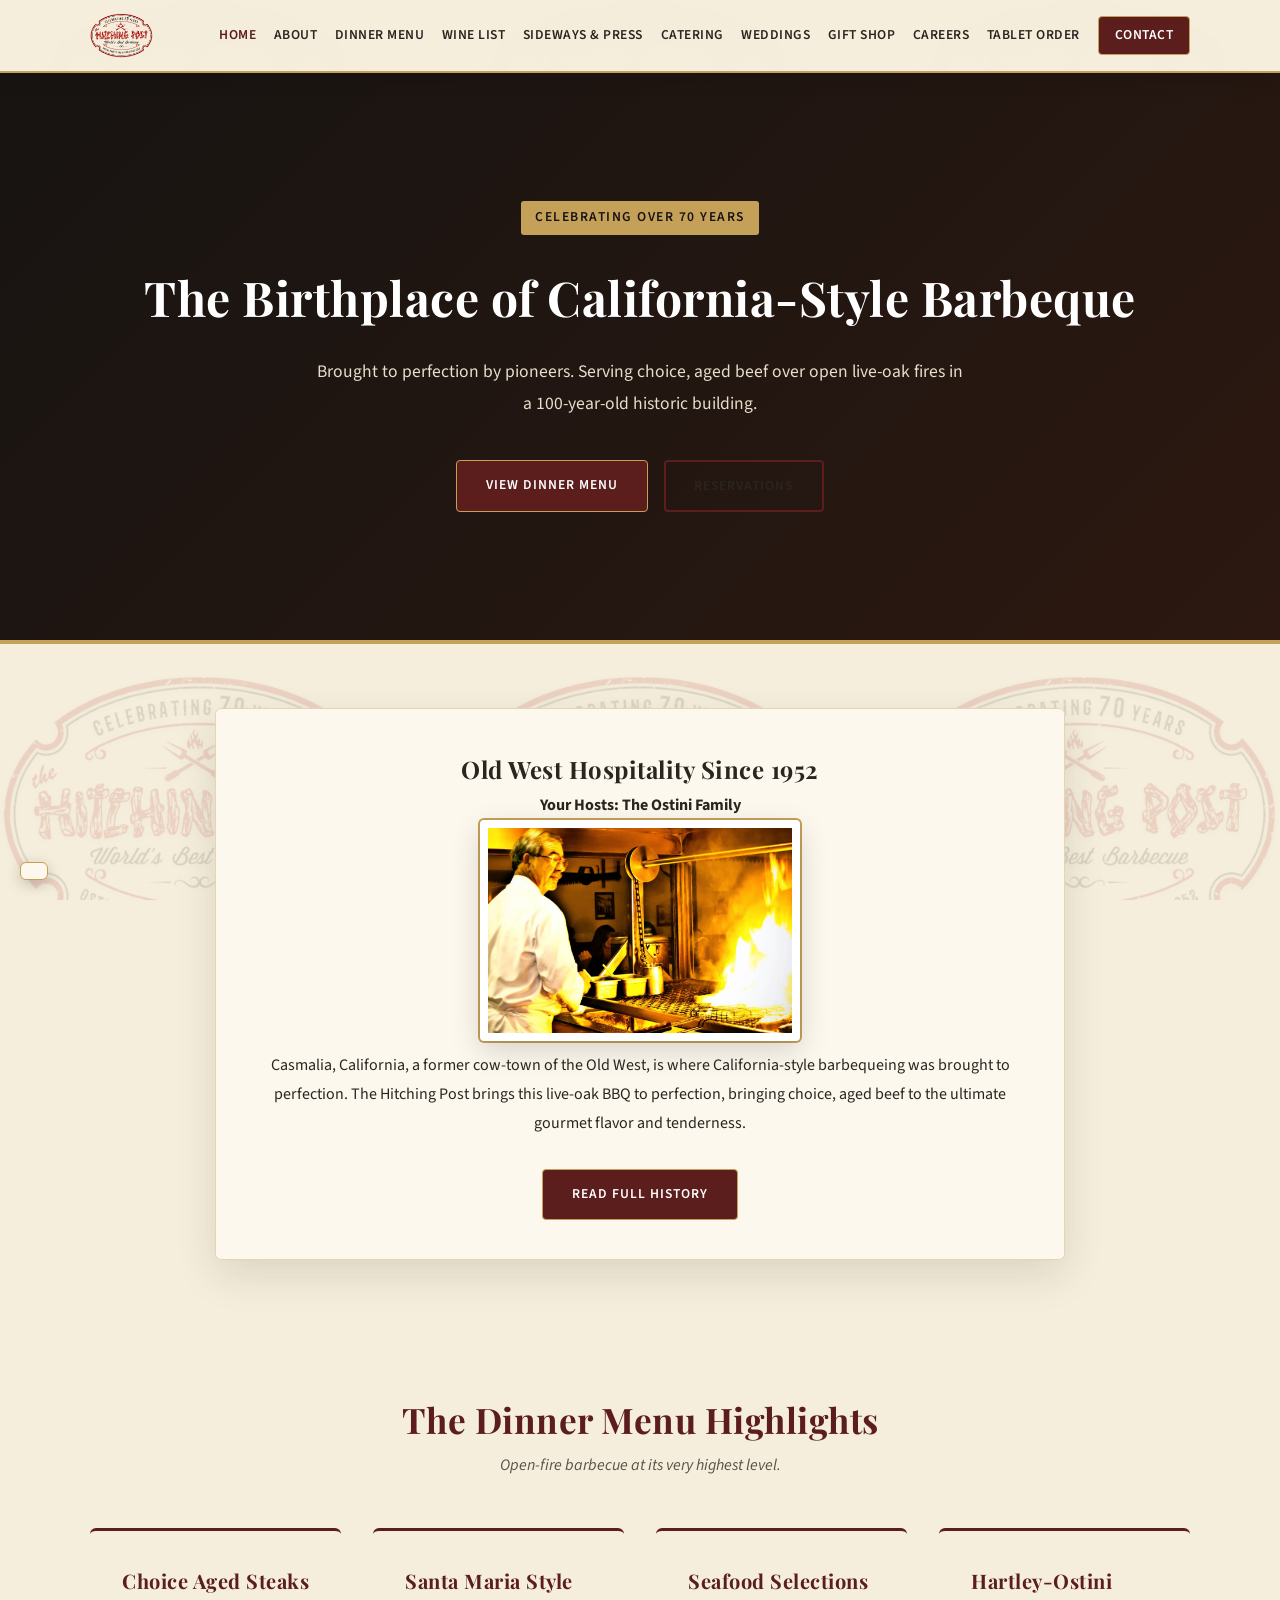
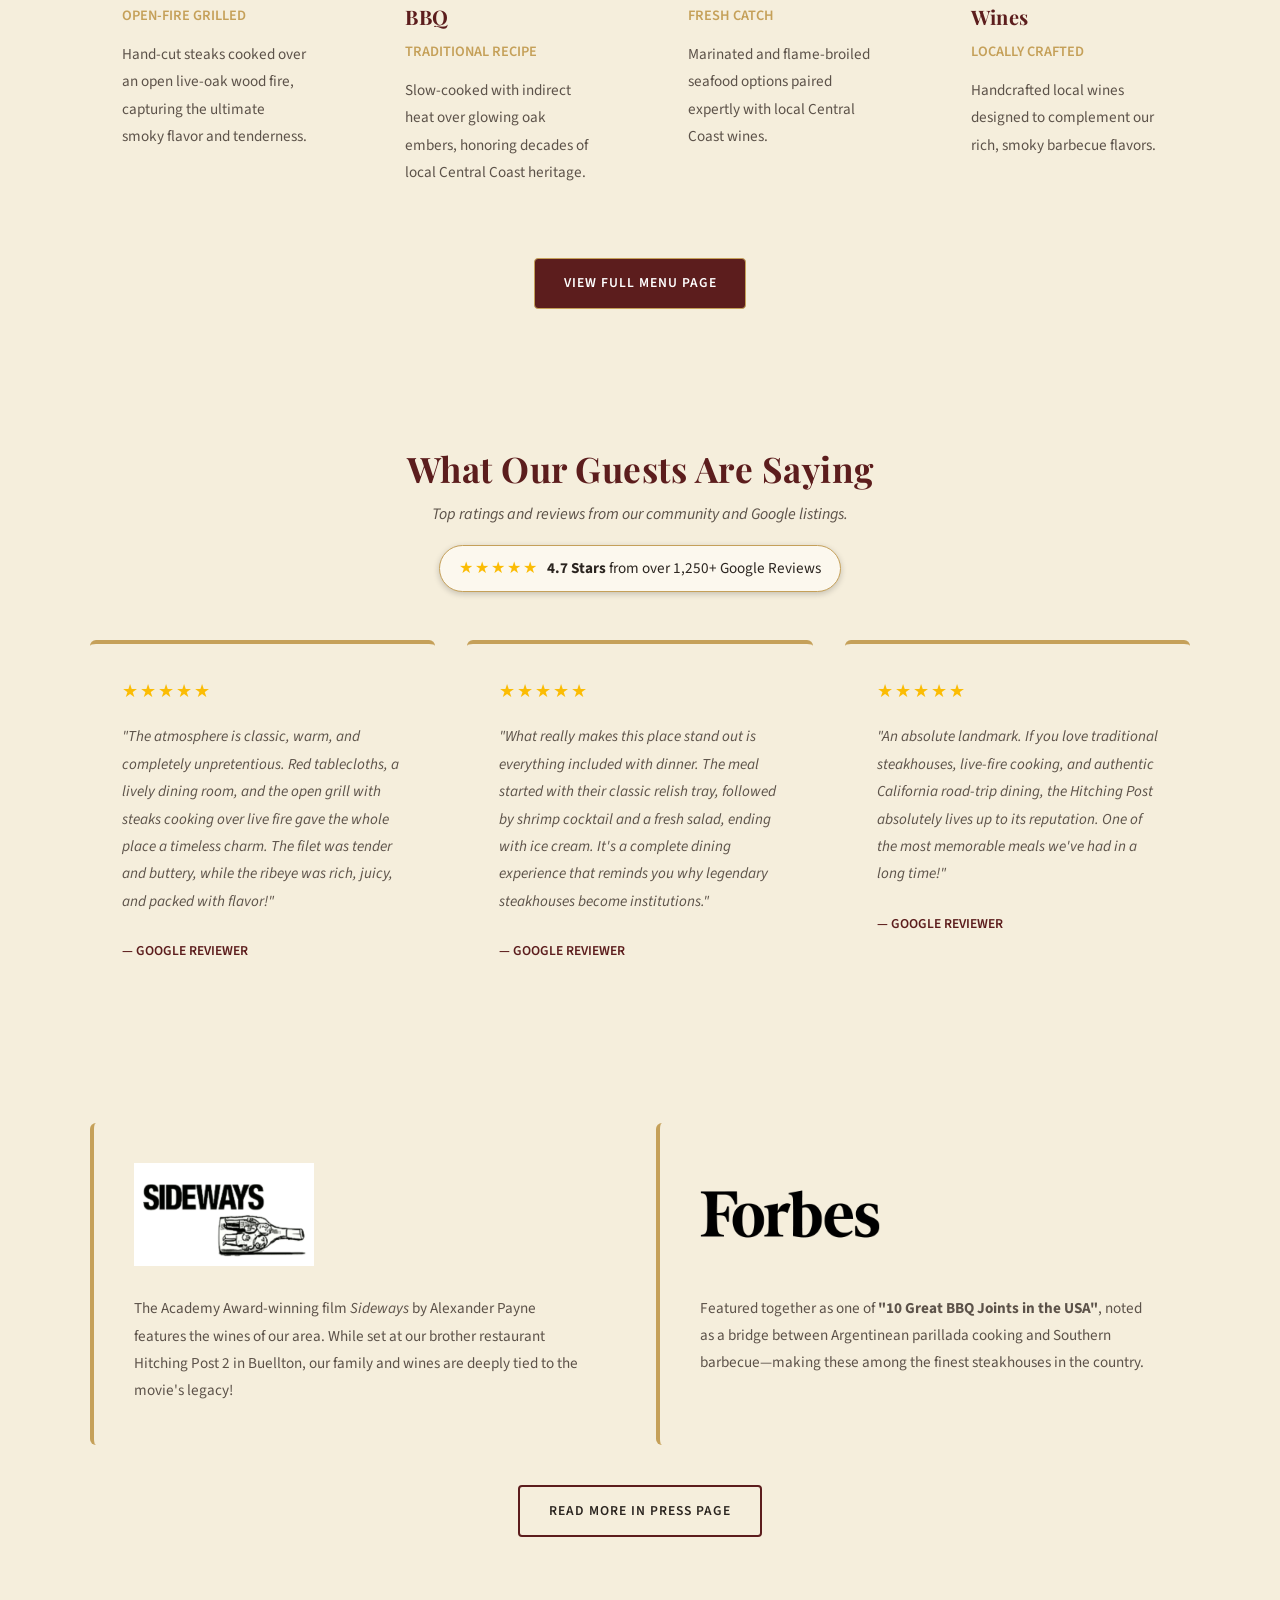
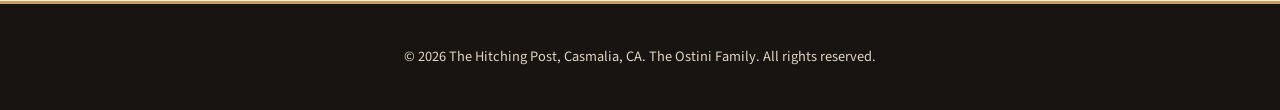
==== commit e8ad1632: "Update index.html" ====
--- a/index.html
+++ b/index.html
@@ -8,6 +8,8 @@
     <link rel="preconnect" href="https://fonts.googleapis.com">
     <link rel="preconnect" href="https://fonts.gstatic.com" crossorigin>
     <link href="https://fonts.googleapis.com/css2?family=Playfair+Display:ital,wght@0,400;0,700;1,400&family=Source+Sans+Pro:wght@400;600&display=swap" rel="stylesheet">
+    <!-- Google Translate Script API -->
+    <script type="text/javascript" src="//translate.google.com/translate_a/element.js?cb=googleTranslateElementInit"></script>
 </head>
 <body>
 
@@ -48,6 +50,8 @@
                 <a href="catering.html">Catering</a>
                 <a href="weddings.html">Weddings</a>
                 <a href="shop.html">Gift Shop</a>
+                <a href="career.html">Careers</a>
+                <a href="tablet-order.html">Tablet Order</a>
                 <a href="contact.html" class="btn-nav">Contact</a>
             </nav>
         </div>
--- a/style.css
+++ b/style.css
@@ -30,7 +30,7 @@
     position: relative;
 }
 
-/* --- LOGO WATERMARK MOVING BACKGROUND --- */
+/* Moving Logo Watermark Background Grid */
 .bg-grid-container {
     position: fixed;
     top: 0;
@@ -42,7 +42,7 @@
     display: flex;
     justify-content: space-around;
     gap: 40px;
-    opacity: 0.12; /* Subtle watermark effect so text remains completely clear */
+    opacity: 0.12;
     pointer-events: none;
 }
 
@@ -89,7 +89,7 @@
     margin: 0 auto;
 }
 
-/* Header */
+/* Header & Responsive Navigation */
 .site-header {
     background: rgba(245, 238, 220, 0.96);
     backdrop-filter: blur(12px);
@@ -101,7 +101,6 @@
     z-index: 1000;
     border-bottom: 2px solid var(--secondary-color);
     box-shadow: 0 4px 20px rgba(0, 0, 0, 0.15);
-    transition: var(--transition);
 }
 
 .nav-container {
@@ -113,14 +112,6 @@
 .logo-link {
     display: inline-block;
     line-height: 0;
-    background: transparent;
-    padding: 0;
-    border: none;
-    transition: transform 0.3s ease;
-}
-
-.logo-link:hover {
-    transform: scale(1.03);
 }
 
 .site-logo {
@@ -131,14 +122,15 @@
 
 .nav-links {
     display: flex;
-    gap: 1.2rem;
+    gap: 1.1rem;
     align-items: center;
+    flex-wrap: wrap;
 }
 
 .nav-links a {
     color: var(--text-main);
     text-decoration: none;
-    font-size: 0.9rem;
+    font-size: 0.85rem;
     font-weight: 600;
     position: relative;
     transition: color 0.3s ease;
@@ -146,21 +138,6 @@
     letter-spacing: 0.5px;
 }
 
-.nav-links a::after {
-    content: '';
-    position: absolute;
-    width: 0;
-    height: 2px;
-    bottom: -4px;
-    left: 0;
-    background-color: var(--primary-color);
-    transition: width 0.3s ease;
-}
-
-.nav-links a:hover::after, .nav-links a.active::after {
-    width: 100%;
-}
-
 .nav-links a:hover, .nav-links a.active {
     color: var(--primary-color);
 }
@@ -168,20 +145,19 @@
 .btn-nav {
     background-color: var(--primary-color) !important;
     color: var(--white) !important;
-    padding: 0.5rem 1.2rem !important;
+    padding: 0.4rem 1rem !important;
     border-radius: 4px;
     border: 1px solid var(--secondary-color) !important;
-    transition: var(--transition);
-}
-
-.btn-nav::after {
-    display: none !important;
-}
-
-.btn-nav:hover {
-    background-color: #431313 !important;
-    transform: translateY(-2px);
-    box-shadow: 0 4px 15px rgba(92, 29, 29, 0.3);
+}
+
+/* Mobile Hamburger Menu Toggle Button */
+.menu-toggle {
+    display: none;
+    background: none;
+    border: none;
+    font-size: 1.8rem;
+    color: var(--primary-color);
+    cursor: pointer;
 }
 
 /* Hero Section */
@@ -189,148 +165,64 @@
     position: relative;
     background: linear-gradient(135deg, #171412 0%, #2c1810 100%);
     color: var(--white);
-    padding: 6rem 0;
+    padding: 5rem 1rem;
     text-align: center;
     border-bottom: 4px solid var(--secondary-color);
-    box-shadow: 0 10px 30px rgba(0,0,0,0.3);
-    overflow: hidden;
 }
 
 .page-hero h2 {
-    font-size: 3rem;
+    font-size: 2.4rem;
     margin-bottom: 0.75rem;
-    color: var(--white);
-    text-shadow: 0 2px 10px rgba(0,0,0,0.5);
-    animation: fadeInUp 0.8s ease forwards;
 }
 
 .page-hero p {
     color: #e6dfcb;
-    font-size: 1.2rem;
-    font-style: italic;
-    animation: fadeInUp 1s ease forwards;
-}
-
-/* Scroll Fade-In Animation Classes */
-.reveal {
-    opacity: 0;
-    transform: translateY(30px);
-    transition: opacity 0.8s cubic-bezier(0.16, 1, 0.3, 1), transform 0.8s cubic-bezier(0.16, 1, 0.3, 1);
-}
-
-.reveal.active {
-    opacity: 1;
-    transform: translateY(0);
+    font-size: 1.1rem;
 }
 
 /* Content Boxes */
 .content-section {
-    padding: 5rem 0;
+    padding: 4rem 0;
 }
 
 .content-box {
     max-width: 850px;
     margin: 0 auto;
     background: var(--card-bg);
-    padding: 4rem;
+    padding: 2.5rem;
     border-radius: 6px;
     box-shadow: 0 15px 40px rgba(43, 37, 32, 0.12), 
                 inset 0 0 0 1px rgba(197, 160, 89, 0.4);
     position: relative;
-    transition: var(--transition);
-}
-
-.content-box::before {
-    content: '';
-    position: absolute;
-    top: 8px;
-    left: 8px;
-    right: 8px;
-    bottom: 8px;
-    border: 1px dashed rgba(197, 160, 89, 0.4);
-    pointer-events: none;
-}
-
-.content-box h2 {
-    color: var(--primary-color);
-    font-size: 2.4rem;
-    margin-bottom: 1rem;
-    text-align: center;
-}
-
-.lead {
-    font-size: 1.25rem;
-    color: var(--secondary-color);
-    margin-bottom: 1.8rem;
-    font-family: 'Playfair Display', serif;
-    text-align: center;
-}
-
-.content-box p {
-    margin-bottom: 1.3rem;
-    color: var(--text-main);
-    font-size: 1.05rem;
-}
-
-.content-image-container {
-    margin: 2.5rem 0;
-    text-align: center;
 }
 
 .history-img {
-    max-width: 350px;
-    width: 100%;
+    max-width: 100%;
+    width: 320px;
     height: auto;
     border-radius: 4px;
     object-fit: contain;
     padding: 8px;
     background: var(--white);
     box-shadow: 0 10px 30px rgba(0,0,0,0.15), 0 0 0 2px var(--secondary-color);
-    transition: transform 0.5s ease;
-}
-
-.history-img:hover {
-    transform: scale(1.03) rotate(1deg);
-}
-
-/* Card Elements */
-.menu-item, .review-card, .sideways-card {
-    background: var(--card-bg) !important;
-    border: 1px solid rgba(197, 160, 89, 0.4) !important;
-    box-shadow: 0 6px 20px rgba(43, 37, 32, 0.08) !important;
-    transition: var(--transition);
-}
-
-.menu-item:hover, .review-card:hover, .sideways-card:hover {
-    transform: translateY(-5px);
-    box-shadow: 0 12px 30px rgba(43, 37, 32, 0.15) !important;
-    border-color: var(--primary-color) !important;
 }
 
 .btn {
     display: inline-block;
-    padding: 0.85rem 2rem;
+    padding: 0.75rem 1.8rem;
     text-decoration: none;
     font-weight: 600;
     border-radius: 4px;
-    transition: var(--transition);
-    cursor: pointer;
     text-transform: uppercase;
     letter-spacing: 1px;
-    font-size: 0.9rem;
+    font-size: 0.85rem;
+    text-align: center;
 }
 
 .btn-primary {
     background-color: var(--primary-color);
     color: var(--white);
     border: 1px solid var(--secondary-color);
-    box-shadow: 0 4px 15px rgba(92, 29, 29, 0.3);
-}
-
-.btn-primary:hover {
-    background-color: #431313;
-    transform: translateY(-2px);
-    box-shadow: 0 8px 25px rgba(197, 160, 89, 0.4);
 }
 
 .btn-secondary {
@@ -339,38 +231,63 @@
     border: 2px solid var(--primary-color);
 }
 
-.btn-secondary:hover {
-    background-color: var(--primary-color);
-    color: var(--white);
-    transform: translateY(-2px);
-}
-
-@keyframes fadeInUp {
-    from {
-        opacity: 0;
-        transform: translateY(20px);
-    }
-    to {
-        opacity: 1;
-        transform: translateY(0);
-    }
+/* Google Translate Floating Widget Styling (Bottom Left) */
+#google_translate_element {
+    position: fixed;
+    bottom: 20px;
+    left: 20px;
+    z-index: 9999;
+    background: var(--card-bg);
+    padding: 0.5rem 0.8rem;
+    border-radius: 6px;
+    box-shadow: 0 4px 15px rgba(0,0,0,0.2);
+    border: 1px solid var(--secondary-color);
 }
 
 footer {
     background-color: var(--dark-bg);
     color: #e0d5c1;
     text-align: center;
-    padding: 3rem 0;
+    padding: 2.5rem 1rem;
     font-size: 0.9rem;
     border-top: 3px solid var(--secondary-color);
-    box-shadow: inset 0 10px 20px rgba(0,0,0,0.5);
-}
-
-@media(max-width: 768px) {
+}
+
+/* --- TABLET & MOBILE RESPONSIVE MEDIA QUERIES --- */
+@media(max-width: 992px) {
+    .menu-toggle {
+        display: block;
+    }
     .nav-links {
-        display: none; 
+        display: none;
+        flex-direction: column;
+        width: 100%;
+        background: rgba(245, 238, 220, 0.98);
+        position: absolute;
+        top: 100%;
+        left: 0;
+        padding: 1.5rem;
+        box-shadow: 0 10px 20px rgba(0,0,0,0.15);
+        border-bottom: 2px solid var(--secondary-color);
+        gap: 1rem;
+        text-align: center;
+    }
+    .nav-links.active {
+        display: flex;
     }
     .content-box {
-        padding: 2rem;
-    }
-}
+        padding: 1.8rem;
+    }
+    .page-hero h2 {
+        font-size: 2rem;
+    }
+}
+
+@media(max-width: 600px) {
+    .page-hero h2 {
+        font-size: 1.6rem;
+    }
+    .content-box {
+        padding: 1.2rem;
+    }
+}
